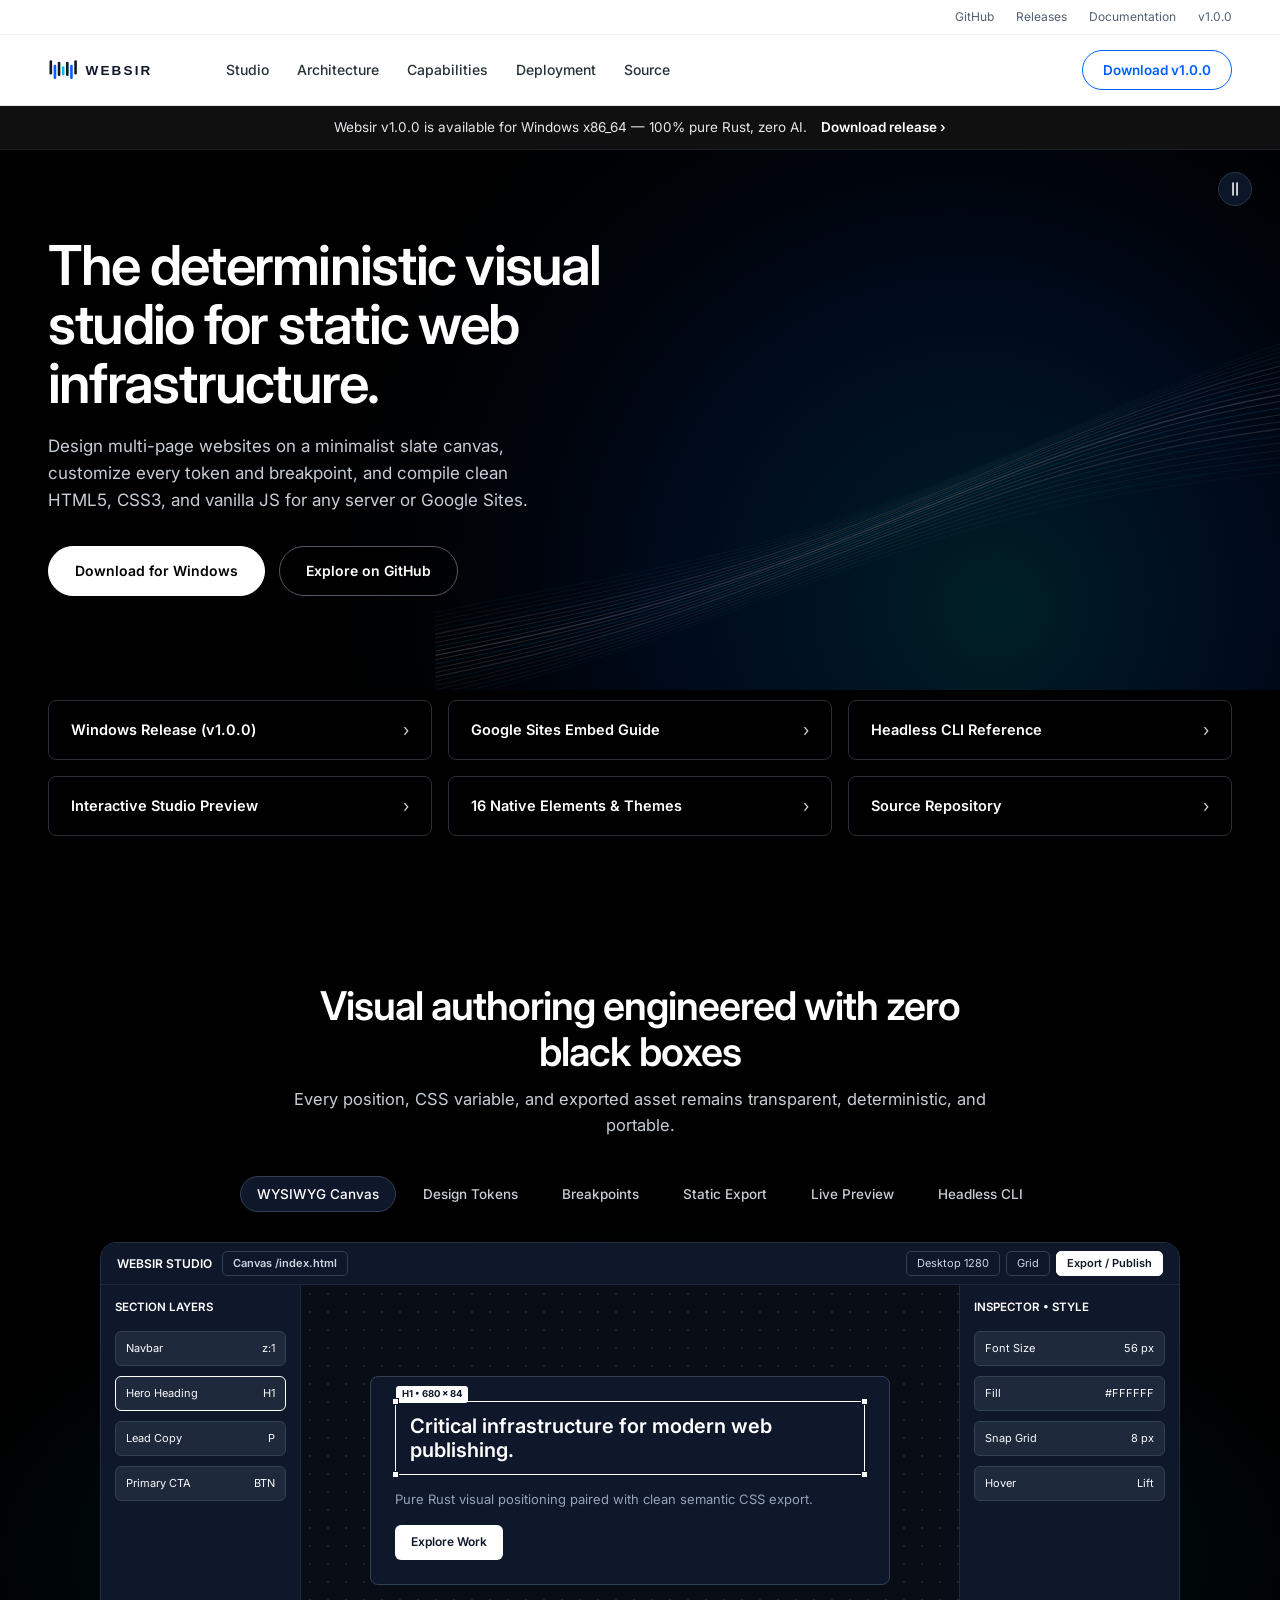
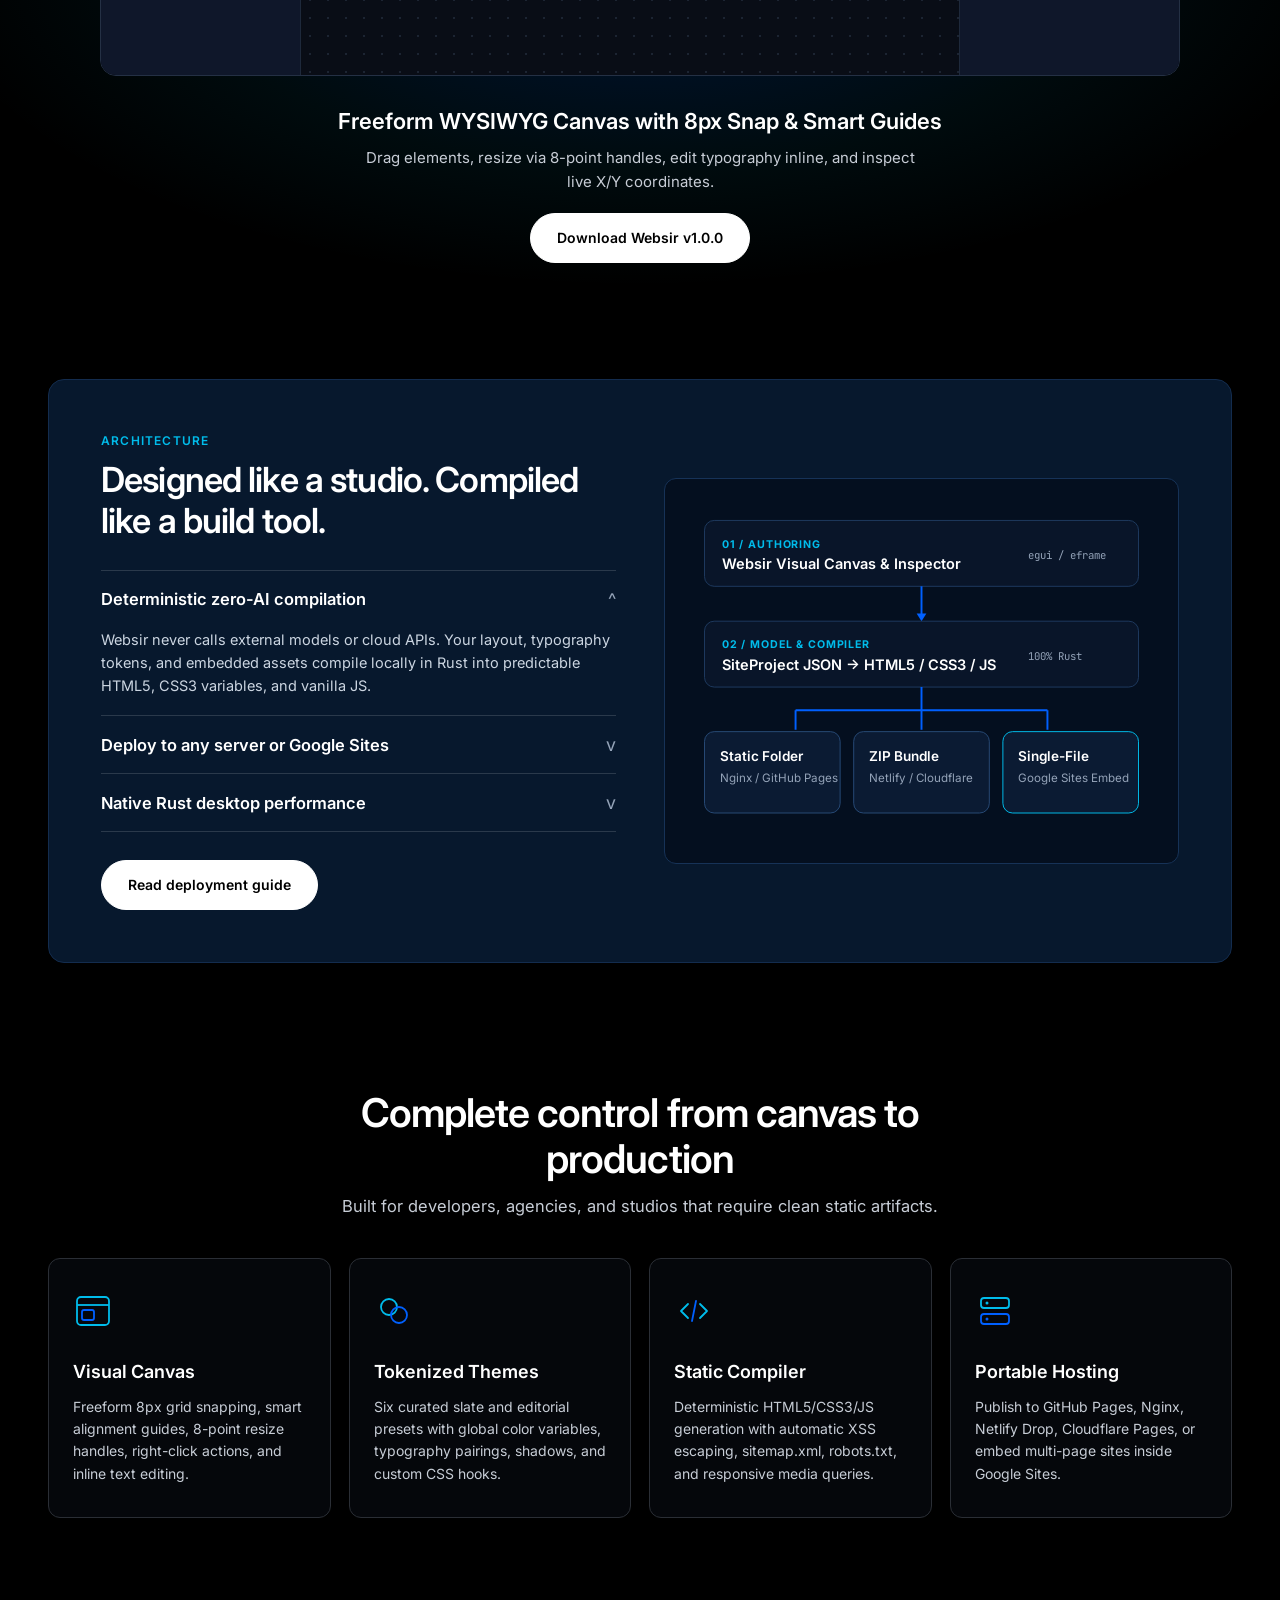
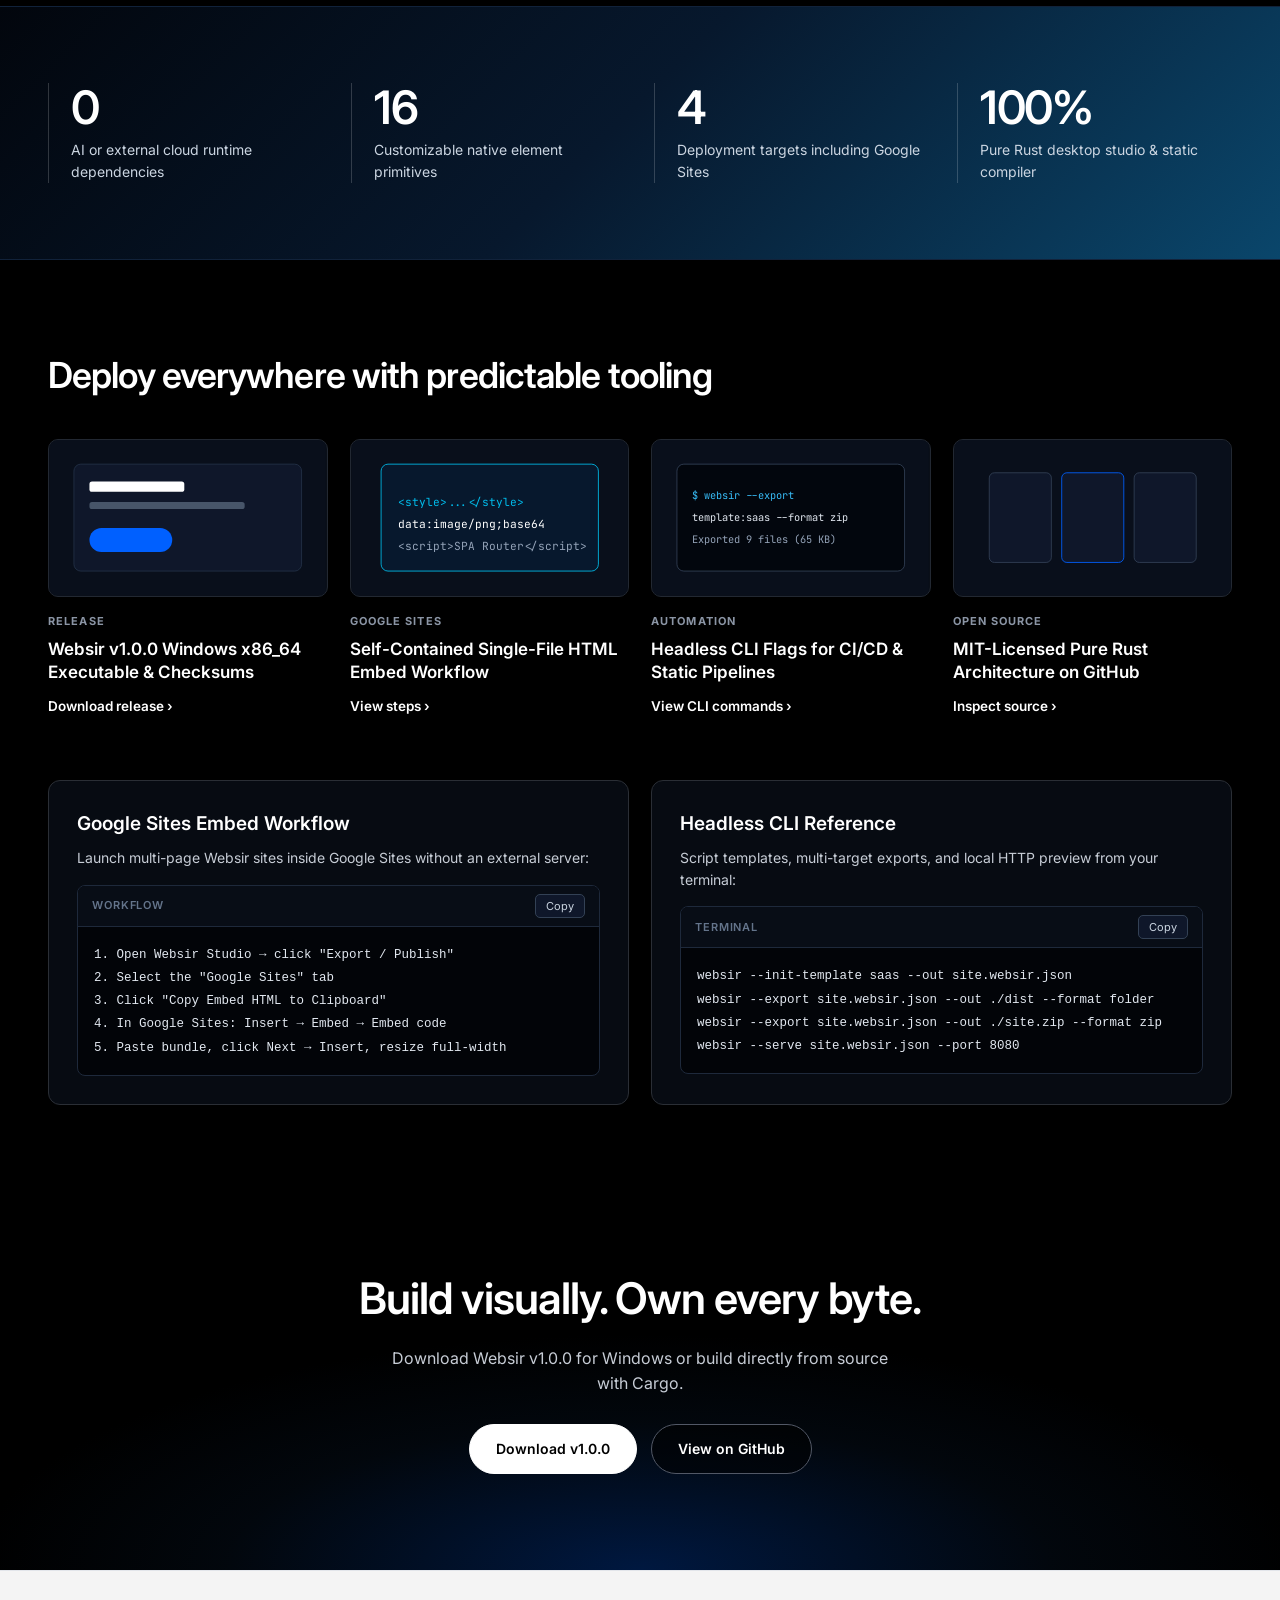
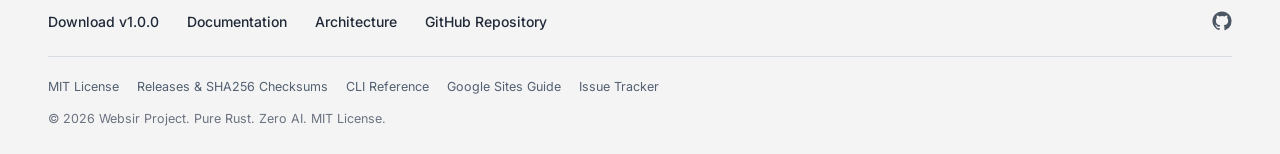
==== docs/index.html @ adfaef0f "feat: create Cisco-inspired enterprise website in docs/" ====
<!DOCTYPE html>
<html lang="en">
<head>
  <meta charset="utf-8">
  <meta name="viewport" content="width=device-width, initial-scale=1.0">
  <title>Websir — Pure-Rust Visual Website Studio</title>
  <meta name="description" content="A 100% pure-Rust, zero-AI visual website studio and static site compiler. Design visually and deploy to any web server or Google Sites.">
  <link rel="icon" href="assets/favicon.svg" type="image/svg+xml">
  <link rel="preconnect" href="https://fonts.googleapis.com">
  <link rel="preconnect" href="https://fonts.gstatic.com" crossorigin>
  <link href="https://fonts.googleapis.com/css2?family=Inter:wght@400;500;600;700&family=JetBrains+Mono:wght@400;500&display=swap" rel="stylesheet">
  <link rel="stylesheet" href="styles.css">
</head>
<body>
  <!-- Crisp White Enterprise Header -->
  <header class="site-header" id="site-header">
    <div class="header-utility">
      <div class="ws-container header-utility-inner">
        <a href="https://github.com/realaaravdas/Websir" target="_blank" rel="noopener noreferrer">GitHub</a>
        <a href="https://github.com/realaaravdas/Websir/releases" target="_blank" rel="noopener noreferrer">Releases</a>
        <a href="#deployment">Documentation</a>
        <span>v1.0.0</span>
      </div>
    </div>
    <div class="ws-container header-main-inner">
      <div class="header-left">
        <a class="brand-lockup" href="#top" aria-label="Websir Home">
          <img src="assets/logo.svg" alt="Websir">
        </a>
        <nav class="main-nav" aria-label="Primary Navigation">
          <a href="#studio">Studio</a>
          <a href="#architecture">Architecture</a>
          <a href="#capabilities">Capabilities</a>
          <a href="#deployment">Deployment</a>
          <a href="https://github.com/realaaravdas/Websir" target="_blank" rel="noopener noreferrer">Source</a>
        </nav>
      </div>
      <div class="header-right">
        <a class="btn-outline-enterprise" href="https://github.com/realaaravdas/Websir/releases/latest" target="_blank" rel="noopener noreferrer">Download v1.0.0</a>
        <button class="mobile-menu-btn" id="mobile-menu-btn" type="button" aria-label="Toggle navigation" aria-expanded="false">=</button>
      </div>
    </div>
  </header>

  <!-- Dark Announcement Strip -->
  <div class="announcement-strip" id="top">
    Websir v1.0.0 is available for Windows x86_64 — 100% pure Rust, zero AI.
    <a href="https://github.com/realaaravdas/Websir/releases/latest" target="_blank" rel="noopener noreferrer">Download release &rsaquo;</a>
  </div>

  <!-- Full-Bleed Dark Hero -->
  <section class="hero-section">
    <canvas id="hero-canvas" aria-hidden="true"></canvas>
    <button class="hero-pause-btn" id="hero-pause-btn" type="button" aria-label="Pause background motion" aria-pressed="false">||</button>
    <div class="ws-container">
      <div class="hero-content">
        <h1 class="hero-title">The deterministic visual studio for static web infrastructure.</h1>
        <p class="hero-subtitle">Design multi-page websites on a minimalist slate canvas, customize every token and breakpoint, and compile clean HTML5, CSS3, and vanilla JS for any server or Google Sites.</p>
        <div class="hero-actions">
          <a class="pill-btn-white" href="https://github.com/realaaravdas/Websir/releases/latest" target="_blank" rel="noopener noreferrer">Download for Windows</a>
          <a class="pill-btn-ghost" href="https://github.com/realaaravdas/Websir" target="_blank" rel="noopener noreferrer">Explore on GitHub</a>
        </div>
      </div>
    </div>
  </section>

  <!-- 3x2 Quick-Link Action Tiles -->
  <section class="quick-tiles-section">
    <div class="ws-container">
      <div class="quick-tiles-grid">
        <a class="quick-tile" href="https://github.com/realaaravdas/Websir/releases/latest" target="_blank" rel="noopener noreferrer">
          <span>Windows Release (v1.0.0)</span>
          <span class="chev">&rsaquo;</span>
        </a>
        <a class="quick-tile" href="#deployment">
          <span>Google Sites Embed Guide</span>
          <span class="chev">&rsaquo;</span>
        </a>
        <a class="quick-tile" href="#deployment">
          <span>Headless CLI Reference</span>
          <span class="chev">&rsaquo;</span>
        </a>
        <a class="quick-tile" href="#studio">
          <span>Interactive Studio Preview</span>
          <span class="chev">&rsaquo;</span>
        </a>
        <a class="quick-tile" href="#capabilities">
          <span>16 Native Elements &amp; Themes</span>
          <span class="chev">&rsaquo;</span>
        </a>
        <a class="quick-tile" href="https://github.com/realaaravdas/Websir" target="_blank" rel="noopener noreferrer">
          <span>Source Repository</span>
          <span class="chev">&rsaquo;</span>
        </a>
      </div>
    </div>
  </section>

  <!-- Tabbed Studio Showcase -->
  <section class="showcase-section" id="studio">
    <div class="ws-container">
      <div class="section-heading-center">
        <h2>Visual authoring engineered with zero black boxes</h2>
        <p>Every position, CSS variable, and exported asset remains transparent, deterministic, and portable.</p>
      </div>

      <div class="showcase-tabs" role="tablist" aria-label="Studio capabilities">
        <button class="showcase-tab is-active" role="tab" aria-selected="true" data-tab="canvas" type="button">WYSIWYG Canvas</button>
        <button class="showcase-tab" role="tab" aria-selected="false" data-tab="tokens" type="button">Design Tokens</button>
        <button class="showcase-tab" role="tab" aria-selected="false" data-tab="breakpoints" type="button">Breakpoints</button>
        <button class="showcase-tab" role="tab" aria-selected="false" data-tab="export" type="button">Static Export</button>
        <button class="showcase-tab" role="tab" aria-selected="false" data-tab="preview" type="button">Live Preview</button>
        <button class="showcase-tab" role="tab" aria-selected="false" data-tab="cli" type="button">Headless CLI</button>
      </div>

      <div class="showcase-frame" id="showcase-frame"></div>

      <div class="showcase-caption">
        <h3 id="showcase-title">Freeform WYSIWYG Canvas with 8px Snap &amp; Smart Guides</h3>
        <p id="showcase-desc">Drag elements, resize via 8-point handles, edit typography inline, and inspect live X/Y coordinates.</p>
        <a class="pill-btn-white" id="showcase-cta" href="https://github.com/realaaravdas/Websir/releases/latest" target="_blank" rel="noopener noreferrer">Download Websir v1.0.0</a>
      </div>
    </div>
  </section>

  <!-- Midnight Navy Outcomes Split -->
  <section class="outcomes-section" id="architecture">
    <div class="ws-container">
      <div class="outcomes-card">
        <div>
          <p class="outcomes-kicker">Architecture</p>
          <h2 class="outcomes-title">Designed like a studio. Compiled like a build tool.</h2>
          <div class="accordion-list">
            <div class="accordion-item is-open">
              <button class="accordion-trigger" type="button" aria-expanded="true">
                <span>Deterministic zero-AI compilation</span>
                <span class="acc-icon">^</span>
              </button>
              <div class="accordion-body">
                Websir never calls external models or cloud APIs. Your layout, typography tokens, and embedded assets compile locally in Rust into predictable HTML5, CSS3 variables, and vanilla JS.
              </div>
            </div>
            <div class="accordion-item">
              <button class="accordion-trigger" type="button" aria-expanded="false">
                <span>Deploy to any server or Google Sites</span>
                <span class="acc-icon">v</span>
              </button>
              <div class="accordion-body">
                Export multi-page folders for Nginx, Apache, S3, or GitHub Pages, package a ZIP for Netlify Drop, or copy a single-file bundle with inline routing directly into Google Sites.
              </div>
            </div>
            <div class="accordion-item">
              <button class="accordion-trigger" type="button" aria-expanded="false">
                <span>Native Rust desktop performance</span>
                <span class="acc-icon">v</span>
              </button>
              <div class="accordion-body">
                Built on egui/eframe and tiny_http with zero Electron or Node.js runtime overhead. Ships as a single standalone executable with an embedded live preview server.
              </div>
            </div>
          </div>
          <a class="pill-btn-white" href="#deployment">Read deployment guide</a>
        </div>

        <div class="architecture-diagram">
          <svg viewBox="0 0 480 340" width="100%" fill="none" xmlns="http://www.w3.org/2000/svg" aria-label="Websir compilation pipeline">
            <rect x="16" y="18" width="448" height="68" rx="10" fill="#091529" stroke="#1E3A5F"/>
            <text x="34" y="46" fill="#00BCEB" font-family="Inter, sans-serif" font-size="11" font-weight="700" letter-spacing="0.08em">01 / AUTHORING</text>
            <text x="34" y="68" fill="#FFFFFF" font-family="Inter, sans-serif" font-size="15" font-weight="600">Websir Visual Canvas &amp; Inspector</text>
            <text x="350" y="58" fill="#94A3B8" font-family="JetBrains Mono, monospace" font-size="11">egui / eframe</text>

            <path d="M240 86 V118" stroke="#0060FF" stroke-width="2"/>
            <polygon points="235,114 245,114 240,122" fill="#0060FF"/>

            <rect x="16" y="122" width="448" height="68" rx="10" fill="#091529" stroke="#1E3A5F"/>
            <text x="34" y="150" fill="#00BCEB" font-family="Inter, sans-serif" font-size="11" font-weight="700" letter-spacing="0.08em">02 / MODEL &amp; COMPILER</text>
            <text x="34" y="172" fill="#FFFFFF" font-family="Inter, sans-serif" font-size="15" font-weight="600">SiteProject JSON &rarr; HTML5 / CSS3 / JS</text>
            <text x="350" y="162" fill="#94A3B8" font-family="JetBrains Mono, monospace" font-size="11">100% Rust</text>

            <path d="M240 190 V214 M110 214 H370 M110 214 V234 M240 214 V234 M370 214 V234" stroke="#0060FF" stroke-width="2"/>

            <rect x="16" y="236" width="140" height="84" rx="10" fill="#0B1B33" stroke="#284B77"/>
            <text x="32" y="266" fill="#FFFFFF" font-family="Inter, sans-serif" font-size="14" font-weight="600">Static Folder</text>
            <text x="32" y="288" fill="#94A3B8" font-family="Inter, sans-serif" font-size="12">Nginx / GitHub Pages</text>

            <rect x="170" y="236" width="140" height="84" rx="10" fill="#0B1B33" stroke="#284B77"/>
            <text x="186" y="266" fill="#FFFFFF" font-family="Inter, sans-serif" font-size="14" font-weight="600">ZIP Bundle</text>
            <text x="186" y="288" fill="#94A3B8" font-family="Inter, sans-serif" font-size="12">Netlify / Cloudflare</text>

            <rect x="324" y="236" width="140" height="84" rx="10" fill="#0B1B33" stroke="#00BCEB"/>
            <text x="340" y="266" fill="#FFFFFF" font-family="Inter, sans-serif" font-size="14" font-weight="600">Single-File</text>
            <text x="340" y="288" fill="#94A3B8" font-family="Inter, sans-serif" font-size="12">Google Sites Embed</text>
          </svg>
        </div>
      </div>
    </div>
  </section>

  <!-- 4-Column Capabilities Grid -->
  <section class="capabilities-section" id="capabilities">
    <div class="ws-container">
      <div class="section-heading-center">
        <h2>Complete control from canvas to production</h2>
        <p>Built for developers, agencies, and studios that require clean static artifacts.</p>
      </div>
      <div class="cap-grid">
        <div class="cap-card">
          <svg class="cap-icon" viewBox="0 0 40 40" fill="none">
            <rect x="4" y="6" width="32" height="28" rx="4" stroke="currentColor" stroke-width="1.8"/>
            <line x1="4" y1="14" x2="36" y2="14" stroke="currentColor" stroke-width="1.8"/>
            <rect x="9" y="19" width="12" height="10" rx="2" stroke="#0060FF" stroke-width="1.8"/>
          </svg>
          <h3>Visual Canvas</h3>
          <p>Freeform 8px grid snapping, smart alignment guides, 8-point resize handles, right-click actions, and inline text editing.</p>
        </div>
        <div class="cap-card">
          <svg class="cap-icon" viewBox="0 0 40 40" fill="none">
            <circle cx="15" cy="16" r="8" stroke="currentColor" stroke-width="1.8"/>
            <circle cx="25" cy="24" r="8" stroke="#0060FF" stroke-width="1.8"/>
          </svg>
          <h3>Tokenized Themes</h3>
          <p>Six curated slate and editorial presets with global color variables, typography pairings, shadows, and custom CSS hooks.</p>
        </div>
        <div class="cap-card">
          <svg class="cap-icon" viewBox="0 0 40 40" fill="none">
            <polyline points="14,13 7,20 14,27" stroke="currentColor" stroke-width="1.8" stroke-linecap="round" stroke-linejoin="round"/>
            <polyline points="26,13 33,20 26,27" stroke="currentColor" stroke-width="1.8" stroke-linecap="round" stroke-linejoin="round"/>
            <line x1="22" y1="10" x2="18" y2="30" stroke="#0060FF" stroke-width="1.8" stroke-linecap="round"/>
          </svg>
          <h3>Static Compiler</h3>
          <p>Deterministic HTML5/CSS3/JS generation with automatic XSS escaping, sitemap.xml, robots.txt, and responsive media queries.</p>
        </div>
        <div class="cap-card">
          <svg class="cap-icon" viewBox="0 0 40 40" fill="none">
            <rect x="6" y="7" width="28" height="10" rx="3" stroke="currentColor" stroke-width="1.8"/>
            <rect x="6" y="23" width="28" height="10" rx="3" stroke="#0060FF" stroke-width="1.8"/>
            <circle cx="12" cy="12" r="1.5" fill="currentColor"/>
            <circle cx="12" cy="28" r="1.5" fill="#0060FF"/>
          </svg>
          <h3>Portable Hosting</h3>
          <p>Publish to GitHub Pages, Nginx, Netlify Drop, Cloudflare Pages, or embed multi-page sites inside Google Sites.</p>
        </div>
      </div>
    </div>
  </section>

  <!-- Technical Metrics Band -->
  <section class="metrics-band">
    <div class="ws-container">
      <div class="metrics-grid">
        <div class="metric-item">
          <div class="metric-value">0</div>
          <div class="metric-label">AI or external cloud runtime dependencies</div>
        </div>
        <div class="metric-item">
          <div class="metric-value">16</div>
          <div class="metric-label">Customizable native element primitives</div>
        </div>
        <div class="metric-item">
          <div class="metric-value">4</div>
          <div class="metric-label">Deployment targets including Google Sites</div>
        </div>
        <div class="metric-item">
          <div class="metric-value">100%</div>
          <div class="metric-label">Pure Rust desktop studio &amp; static compiler</div>
        </div>
      </div>
    </div>
  </section>

  <!-- Resources & Deployment Reference -->
  <section class="resources-section" id="deployment">
    <div class="ws-container">
      <div class="section-header-row">
        <h2>Deploy everywhere with predictable tooling</h2>
      </div>

      <div class="editorial-grid">
        <div class="editorial-card">
          <div class="editorial-thumb">
            <svg viewBox="0 0 320 180" width="100%" height="100%" fill="none">
              <rect width="320" height="180" fill="#090F1B"/>
              <rect x="28" y="28" width="264" height="124" rx="8" fill="#0F172A" stroke="#243247"/>
              <rect x="46" y="48" width="110" height="12" rx="3" fill="#FFFFFF"/>
              <rect x="46" y="72" width="180" height="8" rx="3" fill="#475569"/>
              <rect x="46" y="102" width="96" height="28" rx="14" fill="#0060FF"/>
            </svg>
          </div>
          <div class="editorial-eyebrow">RELEASE</div>
          <h3>Websir v1.0.0 Windows x86_64 Executable &amp; Checksums</h3>
          <a class="editorial-link" href="https://github.com/realaaravdas/Websir/releases/latest" target="_blank" rel="noopener noreferrer">Download release &rsaquo;</a>
        </div>

        <div class="editorial-card">
          <div class="editorial-thumb">
            <svg viewBox="0 0 320 180" width="100%" height="100%" fill="none">
              <rect width="320" height="180" fill="#090F1B"/>
              <rect x="34" y="28" width="252" height="124" rx="8" fill="#07182D" stroke="#00BCEB"/>
              <text x="54" y="76" fill="#00BCEB" font-family="JetBrains Mono, monospace" font-size="13">&lt;style&gt;...&lt;/style&gt;</text>
              <text x="54" y="102" fill="#FFFFFF" font-family="JetBrains Mono, monospace" font-size="13">data:image/png;base64</text>
              <text x="54" y="128" fill="#94A3B8" font-family="JetBrains Mono, monospace" font-size="13">&lt;script&gt;SPA Router&lt;/script&gt;</text>
            </svg>
          </div>
          <div class="editorial-eyebrow">GOOGLE SITES</div>
          <h3>Self-Contained Single-File HTML Embed Workflow</h3>
          <a class="editorial-link" href="#google-sites-guide">View steps &rsaquo;</a>
        </div>

        <div class="editorial-card">
          <div class="editorial-thumb">
            <svg viewBox="0 0 320 180" width="100%" height="100%" fill="none">
              <rect width="320" height="180" fill="#090F1B"/>
              <rect x="28" y="28" width="264" height="124" rx="8" fill="#02060D" stroke="#334155"/>
              <text x="46" y="68" fill="#38BDF8" font-family="JetBrains Mono, monospace" font-size="12">$ websir --export</text>
              <text x="46" y="94" fill="#E2E8F0" font-family="JetBrains Mono, monospace" font-size="12">  template:saas --format zip</text>
              <text x="46" y="120" fill="#94A3B8" font-family="JetBrains Mono, monospace" font-size="12">Exported 9 files (65 KB)</text>
            </svg>
          </div>
          <div class="editorial-eyebrow">AUTOMATION</div>
          <h3>Headless CLI Flags for CI/CD &amp; Static Pipelines</h3>
          <a class="editorial-link" href="#cli-guide">View CLI commands &rsaquo;</a>
        </div>

        <div class="editorial-card">
          <div class="editorial-thumb">
            <svg viewBox="0 0 320 180" width="100%" height="100%" fill="none">
              <rect width="320" height="180" fill="#090F1B"/>
              <rect x="40" y="38" width="72" height="104" rx="6" fill="#0F172A" stroke="#334155"/>
              <rect x="124" y="38" width="72" height="104" rx="6" fill="#0F172A" stroke="#0060FF"/>
              <rect x="208" y="38" width="72" height="104" rx="6" fill="#0F172A" stroke="#334155"/>
            </svg>
          </div>
          <div class="editorial-eyebrow">OPEN SOURCE</div>
          <h3>MIT-Licensed Pure Rust Architecture on GitHub</h3>
          <a class="editorial-link" href="https://github.com/realaaravdas/Websir" target="_blank" rel="noopener noreferrer">Inspect source &rsaquo;</a>
        </div>
      </div>

      <div class="reference-grid">
        <div class="ref-panel" id="google-sites-guide">
          <h3>Google Sites Embed Workflow</h3>
          <p>Launch multi-page Websir sites inside Google Sites without an external server:</p>
          <div class="code-block">
            <div class="code-block-head">
              <span>WORKFLOW</span>
              <button class="copy-code-btn" type="button">Copy</button>
            </div>
            <pre class="code-pre"><code>1. Open Websir Studio &rarr; click "Export / Publish"
2. Select the "Google Sites" tab
3. Click "Copy Embed HTML to Clipboard"
4. In Google Sites: Insert &rarr; Embed &rarr; Embed code
5. Paste bundle, click Next &rarr; Insert, resize full-width</code></pre>
          </div>
        </div>

        <div class="ref-panel" id="cli-guide">
          <h3>Headless CLI Reference</h3>
          <p>Script templates, multi-target exports, and local HTTP preview from your terminal:</p>
          <div class="code-block">
            <div class="code-block-head">
              <span>TERMINAL</span>
              <button class="copy-code-btn" type="button">Copy</button>
            </div>
            <pre class="code-pre"><code>websir --init-template saas --out site.websir.json
websir --export site.websir.json --out ./dist --format folder
websir --export site.websir.json --out ./site.zip --format zip
websir --serve site.websir.json --port 8080</code></pre>
          </div>
        </div>
      </div>
    </div>
  </section>

  <!-- Pre-Footer Horizon CTA -->
  <section class="prefooter-cta">
    <div class="ws-container">
      <h2>Build visually. Own every byte.</h2>
      <p>Download Websir v1.0.0 for Windows or build directly from source with Cargo.</p>
      <div class="hero-actions" style="justify-content:center;">
        <a class="pill-btn-white" href="https://github.com/realaaravdas/Websir/releases/latest" target="_blank" rel="noopener noreferrer">Download v1.0.0</a>
        <a class="pill-btn-ghost" href="https://github.com/realaaravdas/Websir" target="_blank" rel="noopener noreferrer">View on GitHub</a>
      </div>
    </div>
  </section>

  <!-- Compact Cool-Grey Enterprise Footer -->
  <footer class="site-footer">
    <div class="ws-container">
      <div class="footer-top">
        <div class="footer-primary-links">
          <a href="https://github.com/realaaravdas/Websir/releases/latest" target="_blank" rel="noopener noreferrer">Download v1.0.0</a>
          <a href="#deployment">Documentation</a>
          <a href="#architecture">Architecture</a>
          <a href="https://github.com/realaaravdas/Websir" target="_blank" rel="noopener noreferrer">GitHub Repository</a>
        </div>
        <div class="footer-icons">
          <a href="https://github.com/realaaravdas/Websir" target="_blank" rel="noopener noreferrer" aria-label="Websir GitHub Repository">
            <svg width="20" height="20" viewBox="0 0 24 24" fill="currentColor"><path d="M12 .5C5.65.5.5 5.65.5 12c0 5.08 3.29 9.39 7.86 10.91.57.11.78-.25.78-.55v-1.93c-3.2.7-3.87-1.54-3.87-1.54-.52-1.33-1.28-1.68-1.28-1.68-1.04-.71.08-.7.08-.7 1.15.08 1.76 1.19 1.76 1.19 1.02 1.76 2.69 1.25 3.35.96.1-.74.4-1.25.73-1.54-2.55-.29-5.24-1.28-5.24-5.68 0-1.25.45-2.28 1.19-3.08-.12-.29-.52-1.46.11-3.04 0 0 .97-.31 3.17 1.18a11 11 0 0 1 5.78 0c2.2-1.49 3.17-1.18 3.17-1.18.63 1.58.23 2.75.11 3.04.74.8 1.19 1.83 1.19 3.08 0 4.41-2.69 5.39-5.26 5.67.41.36.78 1.06.78 2.14v3.17c0 .3.21.66.79.55A11.51 11.51 0 0 0 23.5 12C23.5 5.65 18.35.5 12 .5Z"/></svg>
          </a>
        </div>
      </div>

      <div class="footer-legal-links">
        <a href="https://github.com/realaaravdas/Websir/blob/main/LICENSE" target="_blank" rel="noopener noreferrer">MIT License</a>
        <a href="https://github.com/realaaravdas/Websir/releases" target="_blank" rel="noopener noreferrer">Releases &amp; SHA256 Checksums</a>
        <a href="#cli-guide">CLI Reference</a>
        <a href="#google-sites-guide">Google Sites Guide</a>
        <a href="https://github.com/realaaravdas/Websir/issues" target="_blank" rel="noopener noreferrer">Issue Tracker</a>
      </div>

      <div class="footer-copy">&copy; 2026 Websir Project. Pure Rust. Zero AI. MIT License.</div>
    </div>
  </footer>

  <script src="app.js"></script>
</body>
</html>
---- docs/styles.css ----
:root {
  --bg-black: #000000;
  --bg-strip: #101010;
  --bg-navy: #07182d;
  --bg-slate-950: #090d16;
  --bg-slate-900: #0f172a;
  --bg-slate-800: #1e293b;
  --bg-white: #ffffff;
  --bg-footer: #f4f4f4;
  --ink-white: #ffffff;
  --ink-muted: #c7cdd6;
  --ink-dim: #8b95a5;
  --ink-dark: #1b2430;
  --ink-footer: #4d4d4d;
  --blue-primary: #0060ff;
  --cyan-brand: #00bceb;
  --hairline-dark: #2a2e35;
  --hairline-navy: rgba(255, 255, 255, 0.14);
  --hairline-light: #e2e5ea;
  --container: 1240px;
  --font-sans: "Inter", -apple-system, BlinkMacSystemFont, "Segoe UI", Roboto, sans-serif;
  --font-mono: "JetBrains Mono", ui-monospace, SFMono-Regular, Menlo, Consolas, monospace;
}

*,
*::before,
*::after {
  box-sizing: border-box;
}

html {
  scroll-behavior: smooth;
}

body {
  margin: 0;
  background: var(--bg-black);
  color: var(--ink-white);
  font-family: var(--font-sans);
  font-size: 16px;
  line-height: 1.55;
  -webkit-font-smoothing: antialiased;
  overflow-x: hidden;
}

a {
  color: inherit;
  text-decoration: none;
}

button {
  font-family: inherit;
}

.ws-container {
  width: 100%;
  max-width: var(--container);
  margin: 0 auto;
  padding: 0 28px;
}

/* White Enterprise Header */
.site-header {
  background: var(--bg-white);
  color: var(--ink-dark);
  border-bottom: 1px solid var(--hairline-light);
  position: sticky;
  top: 0;
  z-index: 100;
}

.header-utility {
  border-bottom: 1px solid #f0f2f5;
  font-size: 12px;
  color: #526071;
}

.header-utility-inner {
  height: 34px;
  display: flex;
  align-items: center;
  justify-content: flex-end;
  gap: 22px;
}

.header-utility a:hover {
  color: var(--blue-primary);
}

.header-main-inner {
  height: 70px;
  display: flex;
  align-items: center;
  justify-content: space-between;
  gap: 28px;
}

.header-left {
  display: flex;
  align-items: center;
  gap: 40px;
}

.brand-lockup {
  display: inline-flex;
  align-items: center;
}

.brand-lockup img {
  height: 30px;
  width: auto;
  display: block;
}

.main-nav {
  display: flex;
  align-items: center;
  gap: 28px;
}

.main-nav a {
  font-size: 14px;
  font-weight: 500;
  color: #263238;
  transition: color 0.16s ease;
}

.main-nav a:hover {
  color: var(--blue-primary);
}

.header-right {
  display: flex;
  align-items: center;
  gap: 14px;
}

.btn-outline-enterprise {
  display: inline-flex;
  align-items: center;
  justify-content: center;
  padding: 9px 20px;
  border-radius: 9999px;
  border: 1.5px solid var(--blue-primary);
  color: var(--blue-primary);
  background: #ffffff;
  font-size: 13.5px;
  font-weight: 600;
  transition: background-color 0.16s ease, color 0.16s ease;
  white-space: nowrap;
}

.btn-outline-enterprise:hover {
  background: var(--blue-primary);
  color: #ffffff;
}

.mobile-menu-btn {
  display: none;
  background: transparent;
  border: 1px solid #d1d5db;
  color: var(--ink-dark);
  border-radius: 6px;
  padding: 6px 10px;
  font-size: 16px;
  cursor: pointer;
}

/* Announcement Strip */
.announcement-strip {
  background: var(--bg-strip);
  border-bottom: 1px solid #1e2024;
  padding: 11px 20px;
  text-align: center;
  font-size: 13.5px;
  color: #e5e7eb;
}

.announcement-strip a {
  color: #ffffff;
  font-weight: 600;
  margin-left: 10px;
}

.announcement-strip a:hover {
  text-decoration: underline;
}

/* Hero Section */
.hero-section {
  position: relative;
  background: var(--bg-black);
  min-height: 540px;
  display: flex;
  align-items: center;
  overflow: hidden;
  padding: 84px 0 92px;
}

#hero-canvas {
  position: absolute;
  inset: 0;
  width: 100%;
  height: 100%;
  pointer-events: none;
}

.hero-pause-btn {
  position: absolute;
  top: 22px;
  right: 28px;
  z-index: 10;
  width: 34px;
  height: 34px;
  border-radius: 9999px;
  border: 1px solid #2b3444;
  background: #0b1628;
  color: #ffffff;
  font-size: 11px;
  font-weight: 700;
  letter-spacing: 0.04em;
  cursor: pointer;
  display: inline-flex;
  align-items: center;
  justify-content: center;
}

.hero-pause-btn:hover {
  border-color: var(--cyan-brand);
}

.hero-content {
  position: relative;
  z-index: 2;
  max-width: 600px;
}

.hero-title {
  margin: 0 0 20px;
  font-size: clamp(2.45rem, 4.3vw, 3.8rem);
  font-weight: 600;
  line-height: 1.07;
  letter-spacing: -0.032em;
  color: #ffffff;
}

.hero-subtitle {
  margin: 0 0 32px;
  font-size: 17px;
  line-height: 1.6;
  color: var(--ink-muted);
  max-width: 520px;
}

.hero-actions {
  display: flex;
  align-items: center;
  gap: 14px;
  flex-wrap: wrap;
}

.pill-btn-white {
  display: inline-flex;
  align-items: center;
  justify-content: center;
  padding: 13px 26px;
  border-radius: 9999px;
  background: #ffffff;
  color: #000000;
  font-size: 14px;
  font-weight: 600;
  border: 1px solid #ffffff;
  transition: background-color 0.16s ease, transform 0.16s ease;
  cursor: pointer;
}

.pill-btn-white:hover {
  background: #e2e8f0;
}

.pill-btn-ghost {
  display: inline-flex;
  align-items: center;
  justify-content: center;
  padding: 13px 26px;
  border-radius: 9999px;
  background: rgba(0, 0, 0, 0.55);
  color: #ffffff;
  font-size: 14px;
  font-weight: 600;
  border: 1px solid #525866;
  transition: border-color 0.16s ease, background-color 0.16s ease;
  cursor: pointer;
}

.pill-btn-ghost:hover {
  border-color: #ffffff;
  background: rgba(255, 255, 255, 0.06);
}

/* 3x2 Quick-Link Tiles */
.quick-tiles-section {
  background: var(--bg-black);
  padding: 10px 0 72px;
}

.quick-tiles-grid {
  display: grid;
  grid-template-columns: repeat(3, minmax(0, 1fr));
  gap: 16px;
}

.quick-tile {
  height: 60px;
  padding: 0 22px;
  border-radius: 8px;
  background: #000000;
  border: 1px solid var(--hairline-dark);
  display: flex;
  align-items: center;
  justify-content: space-between;
  font-size: 14.5px;
  font-weight: 600;
  color: #ffffff;
  transition: border-color 0.18s ease, background-color 0.18s ease;
}

.quick-tile:hover {
  border-color: var(--blue-primary);
  background: #050a14;
}

.quick-tile span.chev {
  color: var(--ink-muted);
  font-size: 17px;
  font-weight: 400;
}

/* Tabbed Studio Showcase */
.showcase-section {
  background: radial-gradient(ellipse 75% 42% at 50% 62%, rgba(0, 96, 255, 0.22), rgba(0, 188, 235, 0.06) 48%, rgba(0, 0, 0, 0) 75%), var(--bg-black);
  padding: 76px 0 92px;
}

.section-heading-center {
  text-align: center;
  max-width: 720px;
  margin: 0 auto 38px;
}

.section-heading-center h2 {
  margin: 0 0 12px;
  font-size: clamp(1.9rem, 3.1vw, 2.75rem);
  font-weight: 600;
  letter-spacing: -0.025em;
  line-height: 1.15;
}

.section-heading-center p {
  margin: 0;
  font-size: 16.5px;
  color: var(--ink-muted);
}

.showcase-tabs {
  display: flex;
  justify-content: center;
  gap: 10px;
  flex-wrap: wrap;
  margin-bottom: 30px;
}

.showcase-tab {
  background: transparent;
  border: 1px solid transparent;
  color: var(--ink-muted);
  padding: 9px 16px;
  border-radius: 9999px;
  font-size: 13.5px;
  font-weight: 500;
  cursor: pointer;
  transition: color 0.16s ease, border-color 0.16s ease, background-color 0.16s ease;
}

.showcase-tab:hover {
  color: #ffffff;
}

.showcase-tab.is-active {
  color: #ffffff;
  border-color: #334155;
  background: #0f172a;
}

.showcase-frame {
  border-radius: 16px;
  background: #090d16;
  border: 1px solid #243044;
  overflow: hidden;
  max-width: 1080px;
  margin: 0 auto;
}

.studio-mock {
  display: grid;
  grid-template-rows: 42px 390px;
}

.studio-mock-top {
  background: #0f172a;
  border-bottom: 1px solid #1e293b;
  display: flex;
  align-items: center;
  justify-content: space-between;
  padding: 0 16px;
  font-size: 12px;
  color: #94a3b8;
}

.studio-mock-brand {
  display: flex;
  align-items: center;
  gap: 10px;
  color: #ffffff;
  font-weight: 600;
}

.studio-mock-pills {
  display: flex;
  gap: 6px;
}

.studio-mock-pill {
  padding: 3px 10px;
  border-radius: 5px;
  border: 1px solid #334155;
  font-size: 11px;
  color: #cbd5e1;
}

.studio-mock-pill.is-white {
  background: #ffffff;
  color: #0f172a;
  border-color: #ffffff;
  font-weight: 600;
}

.studio-mock-body {
  display: grid;
  grid-template-columns: 200px 1fr 220px;
  background: #090d16;
}

.mock-sidebar {
  background: #0f172a;
  border-right: 1px solid #1e293b;
  padding: 14px;
  display: flex;
  flex-direction: column;
  gap: 10px;
  font-size: 11.5px;
  color: #94a3b8;
}

.mock-inspector {
  background: #0f172a;
  border-left: 1px solid #1e293b;
  padding: 14px;
  display: flex;
  flex-direction: column;
  gap: 10px;
  font-size: 11.5px;
  color: #94a3b8;
}

.mock-row {
  padding: 8px 10px;
  border-radius: 6px;
  background: #1e293b;
  border: 1px solid #334155;
  color: #f8fafc;
  display: flex;
  justify-content: space-between;
  font-size: 11px;
}

.mock-canvas {
  padding: 24px;
  background-image: radial-gradient(rgba(51, 65, 85, 0.45) 1px, transparent 1px);
  background-size: 18px 18px;
  display: flex;
  align-items: center;
  justify-content: center;
}

.mock-artboard {
  width: 100%;
  max-width: 520px;
  border-radius: 8px;
  background: #0f172a;
  border: 1px solid #334155;
  padding: 24px;
  position: relative;
}

.mock-selected-box {
  border: 1.5px solid #ffffff;
  padding: 12px 14px;
  border-radius: 4px;
  position: relative;
  margin-bottom: 14px;
}

.mock-selected-tag {
  position: absolute;
  top: -16px;
  left: 0;
  background: #ffffff;
  color: #0f172a;
  font-size: 9.5px;
  font-weight: 700;
  padding: 1px 6px;
  border-radius: 3px;
}

.mock-handle {
  width: 7px;
  height: 7px;
  background: #ffffff;
  border: 1px solid #0f172a;
  position: absolute;
}

.mock-handle.nw { top: -4px; left: -4px; }
.mock-handle.ne { top: -4px; right: -4px; }
.mock-handle.sw { bottom: -4px; left: -4px; }
.mock-handle.se { bottom: -4px; right: -4px; }

.mock-code-panel {
  padding: 26px 28px;
  font-family: var(--font-mono);
  font-size: 12.5px;
  line-height: 1.7;
  color: #cbd5e1;
  background: #090d16;
  height: 390px;
  overflow: auto;
}

.mock-code-panel .kw { color: #38bdf8; }
.mock-code-panel .str { color: #e2e8f0; }
.mock-code-panel .dim { color: #64748b; }

.showcase-caption {
  margin-top: 28px;
  text-align: center;
}

.showcase-caption h3 {
  margin: 0 0 8px;
  font-size: 22px;
  font-weight: 600;
}

.showcase-caption p {
  margin: 0 auto 20px;
  max-width: 560px;
  color: var(--ink-muted);
  font-size: 15px;
}

/* Midnight Navy Outcomes Split */
.outcomes-section {
  background: var(--bg-black);
  padding: 24px 0 88px;
}

.outcomes-card {
  background: var(--bg-navy);
  border: 1px solid #132c4e;
  border-radius: 16px;
  padding: 52px;
  display: grid;
  grid-template-columns: 1fr 1fr;
  gap: 48px;
  align-items: center;
}

.outcomes-kicker {
  font-size: 12px;
  font-weight: 600;
  letter-spacing: 0.1em;
  text-transform: uppercase;
  color: var(--cyan-brand);
  margin: 0 0 10px;
}

.outcomes-title {
  margin: 0 0 28px;
  font-size: clamp(1.75rem, 2.7vw, 2.35rem);
  font-weight: 600;
  letter-spacing: -0.025em;
  line-height: 1.18;
}

.accordion-list {
  margin-bottom: 28px;
  border-top: 1px solid var(--hairline-navy);
}

.accordion-item {
  border-bottom: 1px solid var(--hairline-navy);
}

.accordion-trigger {
  width: 100%;
  background: transparent;
  border: none;
  color: #ffffff;
  padding: 18px 0;
  display: flex;
  align-items: center;
  justify-content: space-between;
  font-size: 16.5px;
  font-weight: 600;
  cursor: pointer;
  text-align: left;
}

.accordion-trigger span.acc-icon {
  color: #94a3b8;
  font-size: 18px;
  font-weight: 400;
}

.accordion-body {
  display: none;
  padding: 0 0 18px;
  color: #cbd5e1;
  font-size: 14.5px;
  line-height: 1.6;
}

.accordion-item.is-open .accordion-body {
  display: block;
}

.architecture-diagram {
  background: #040f1f;
  border: 1px solid #163257;
  border-radius: 12px;
  padding: 24px;
}

/* 4-Column Capability Cards */
.capabilities-section {
  background: var(--bg-black);
  padding: 40px 0 88px;
}

.cap-grid {
  display: grid;
  grid-template-columns: repeat(4, minmax(0, 1fr));
  gap: 18px;
}

.cap-card {
  background: #05070b;
  border: 1px solid var(--hairline-dark);
  border-radius: 12px;
  padding: 32px 24px;
  transition: border-color 0.18s ease, background-color 0.18s ease;
}

.cap-card:hover {
  border-color: var(--blue-primary);
  background: #080d17;
}

.cap-icon {
  width: 40px;
  height: 40px;
  margin-bottom: 20px;
  color: var(--cyan-brand);
}

.cap-card h3 {
  margin: 0 0 10px;
  font-size: 18px;
  font-weight: 600;
}

.cap-card p {
  margin: 0;
  font-size: 14px;
  line-height: 1.6;
  color: var(--ink-muted);
}

/* Atmospheric Scale Metrics Band */
.metrics-band {
  background: linear-gradient(135deg, #02060d 0%, #07182d 48%, #0a466b 100%);
  border-top: 1px solid #11223a;
  border-bottom: 1px solid #11223a;
  padding: 76px 0;
}

.metrics-grid {
  display: grid;
  grid-template-columns: repeat(4, minmax(0, 1fr));
  gap: 28px;
}

.metric-item {
  border-left: 1px solid rgba(255, 255, 255, 0.18);
  padding-left: 22px;
}

.metric-value {
  font-size: clamp(2.2rem, 3.6vw, 3.2rem);
  font-weight: 600;
  letter-spacing: -0.03em;
  line-height: 1.05;
  margin-bottom: 8px;
  color: #ffffff;
}

.metric-label {
  font-size: 14px;
  color: #cbd5e1;
}

/* Editorial 4-Column Resources & CLI Reference */
.resources-section {
  background: var(--bg-black);
  padding: 88px 0 72px;
}

.section-header-row {
  display: flex;
  align-items: flex-end;
  justify-content: space-between;
  gap: 24px;
  margin-bottom: 36px;
}

.section-header-row h2 {
  margin: 0;
  font-size: clamp(1.8rem, 2.8vw, 2.4rem);
  font-weight: 600;
  letter-spacing: -0.025em;
}

.editorial-grid {
  display: grid;
  grid-template-columns: repeat(4, minmax(0, 1fr));
  gap: 22px;
  margin-bottom: 64px;
}

.editorial-card {
  display: flex;
  flex-direction: column;
}

.editorial-thumb {
  aspect-ratio: 16 / 9;
  border-radius: 10px;
  overflow: hidden;
  border: 1px solid #222832;
  background: #0a0f18;
  margin-bottom: 16px;
}

.editorial-eyebrow {
  font-size: 11px;
  font-weight: 700;
  letter-spacing: 0.1em;
  text-transform: uppercase;
  color: var(--ink-dim);
  margin-bottom: 8px;
}

.editorial-card h3 {
  margin: 0 0 12px;
  font-size: 17px;
  font-weight: 600;
  line-height: 1.35;
}

.editorial-link {
  font-size: 13.5px;
  font-weight: 600;
  color: #ffffff;
  display: inline-flex;
  align-items: center;
  gap: 6px;
}

.editorial-link:hover {
  color: var(--cyan-brand);
}

/* Reference Panels (Google Sites + CLI) */
.reference-grid {
  display: grid;
  grid-template-columns: 1fr 1fr;
  gap: 22px;
}

.ref-panel {
  background: #070b12;
  border: 1px solid var(--hairline-dark);
  border-radius: 12px;
  padding: 28px;
}

.ref-panel h3 {
  margin: 0 0 8px;
  font-size: 19px;
  font-weight: 600;
}

.ref-panel p {
  margin: 0 0 16px;
  font-size: 14px;
  color: var(--ink-muted);
}

.code-block {
  background: #020408;
  border: 1px solid #1e293b;
  border-radius: 8px;
  overflow: hidden;
}

.code-block-head {
  display: flex;
  align-items: center;
  justify-content: space-between;
  padding: 8px 14px;
  background: #080d16;
  border-bottom: 1px solid #1e293b;
  font-size: 11px;
  font-weight: 600;
  letter-spacing: 0.08em;
  color: #64748b;
}

.code-pre {
  margin: 0;
  padding: 16px;
  font-family: var(--font-mono);
  font-size: 12.5px;
  line-height: 1.7;
  color: #e2e8f0;
  white-space: pre;
  overflow-x: auto;
}

.copy-code-btn {
  background: #0f172a;
  color: #cbd5e1;
  border: 1px solid #334155;
  border-radius: 5px;
  padding: 4px 10px;
  font-size: 11px;
  cursor: pointer;
}

.copy-code-btn:hover {
  border-color: #ffffff;
  color: #ffffff;
}

/* Pre-Footer Horizon CTA */
.prefooter-cta {
  background: radial-gradient(ellipse 65% 75% at 50% 100%, rgba(0, 96, 255, 0.25), rgba(7, 24, 45, 0.28) 50%, rgba(0, 0, 0, 0) 80%), var(--bg-black);
  padding: 88px 0 96px;
  text-align: center;
}

.prefooter-cta h2 {
  margin: 0 0 14px;
  font-size: clamp(2rem, 3.4vw, 3rem);
  font-weight: 600;
  letter-spacing: -0.025em;
}

.prefooter-cta p {
  margin: 0 auto 28px;
  max-width: 520px;
  color: var(--ink-muted);
  font-size: 16px;
}

/* Compact Cool-Grey Enterprise Footer (Cisco style) */
.site-footer {
  background: var(--bg-footer);
  color: var(--ink-footer);
  padding: 40px 0 36px;
  border-top: 1px solid #e2e5ea;
}

.footer-top {
  display: flex;
  justify-content: space-between;
  align-items: center;
  gap: 24px;
  flex-wrap: wrap;
  padding-bottom: 24px;
  border-bottom: 1px solid #d7dce3;
}

.footer-primary-links {
  display: flex;
  gap: 28px;
  flex-wrap: wrap;
  font-size: 14px;
  font-weight: 500;
  color: #1f2937;
}

.footer-primary-links a:hover {
  color: var(--blue-primary);
}

.footer-icons {
  display: flex;
  gap: 14px;
  align-items: center;
}

.footer-icons a {
  color: #4b5563;
  display: inline-flex;
  align-items: center;
  justify-content: center;
}

.footer-icons a:hover {
  color: #000000;
}

.footer-legal-links {
  display: flex;
  flex-wrap: wrap;
  gap: 18px;
  padding: 20px 0 12px;
  font-size: 12.5px;
  color: #526071;
}

.footer-legal-links a:hover {
  text-decoration: underline;
}

.footer-copy {
  font-size: 12.5px;
  color: #6b7280;
}

/* Responsive Breakpoints */
@media (max-width: 1024px) {
  .quick-tiles-grid {
    grid-template-columns: repeat(2, minmax(0, 1fr));
  }
  .cap-grid,
  .metrics-grid,
  .editorial-grid {
    grid-template-columns: repeat(2, minmax(0, 1fr));
  }
  .outcomes-card,
  .reference-grid {
    grid-template-columns: 1fr;
  }
  .studio-mock-body {
    grid-template-columns: 1fr;
  }
  .mock-sidebar,
  .mock-inspector {
    display: none;
  }
}

@media (max-width: 768px) {
  .header-utility {
    display: none;
  }
  .main-nav {
    display: none;
    position: absolute;
    top: 100%;
    left: 0;
    right: 0;
    background: #ffffff;
    border-bottom: 1px solid var(--hairline-light);
    padding: 16px 24px 20px;
    flex-direction: column;
    align-items: flex-start;
    gap: 14px;
  }
  .site-header.is-open .main-nav {
    display: flex;
  }
  .mobile-menu-btn {
    display: inline-flex;
  }
  .header-right .btn-outline-enterprise {
    display: none;
  }
  .quick-tiles-grid,
  .cap-grid,
  .metrics-grid,
  .editorial-grid {
    grid-template-columns: 1fr;
  }
  .outcomes-card {
    padding: 28px 22px;
  }
}
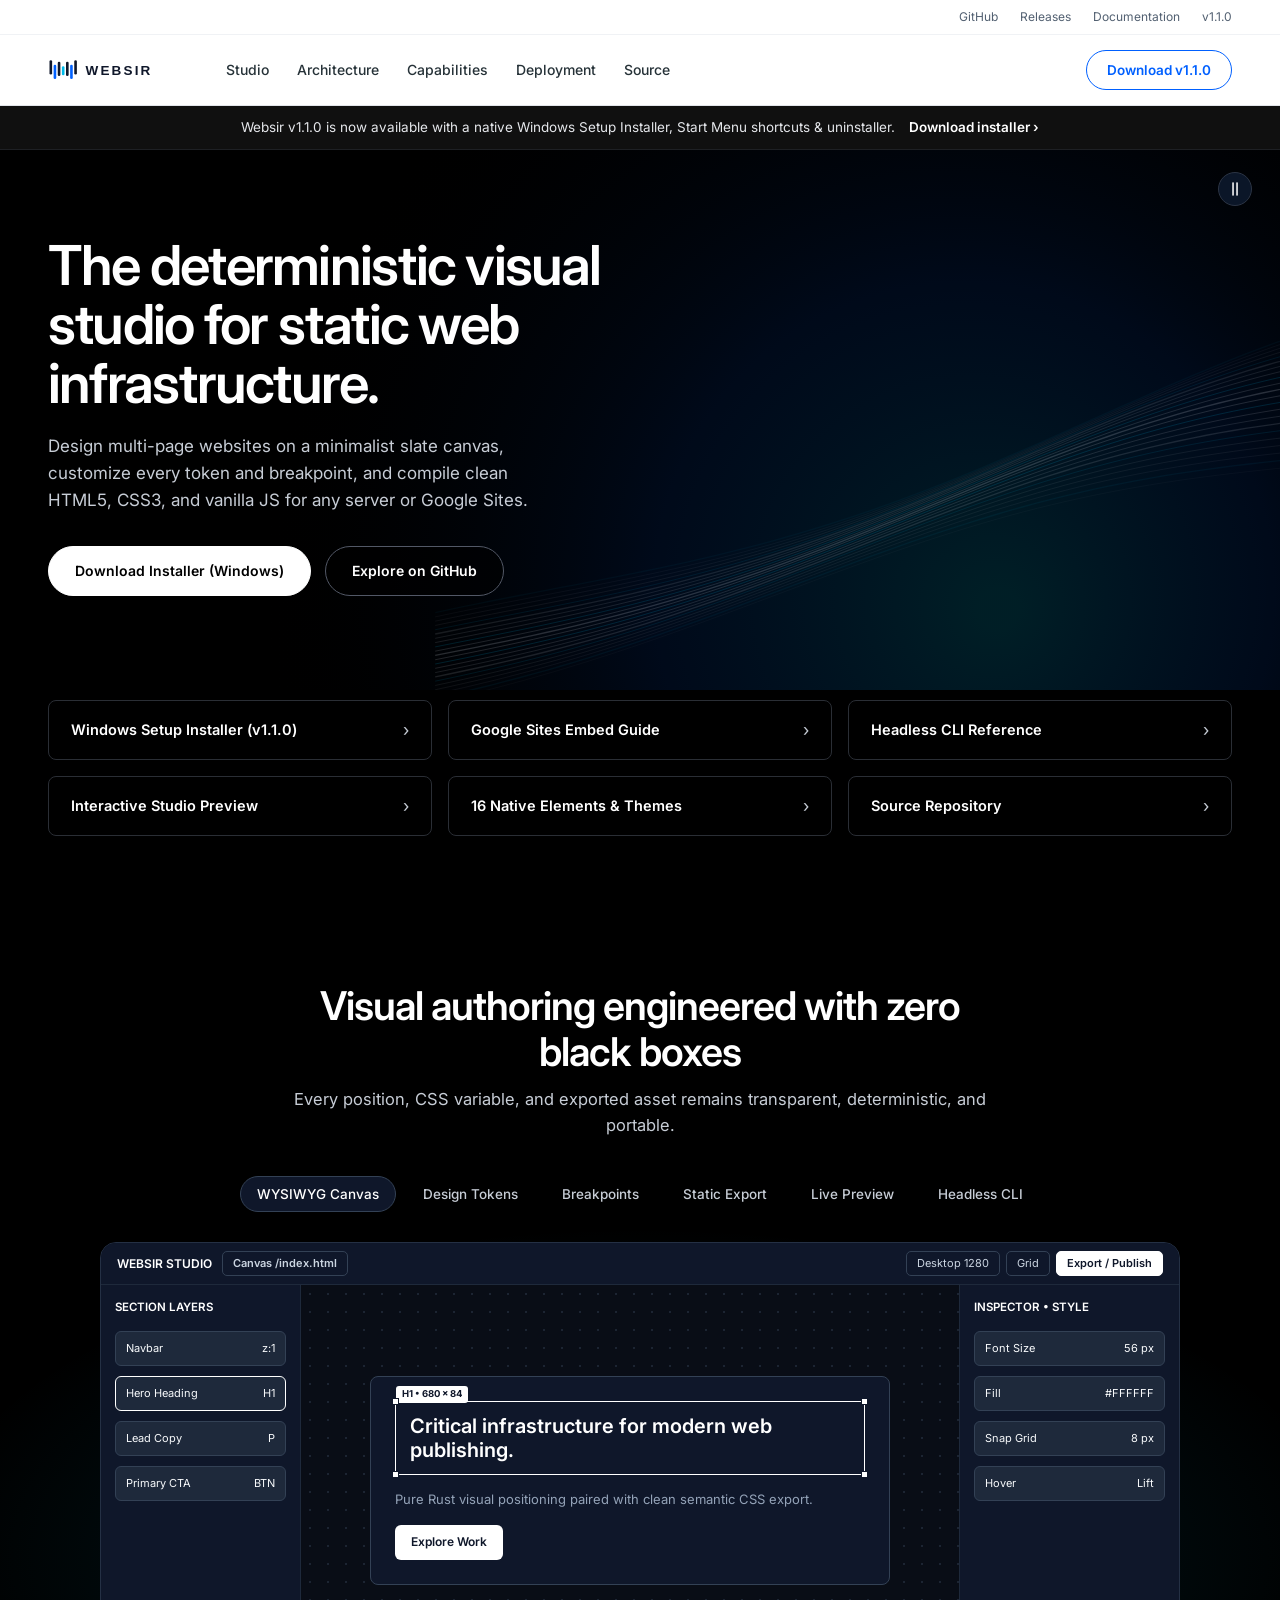
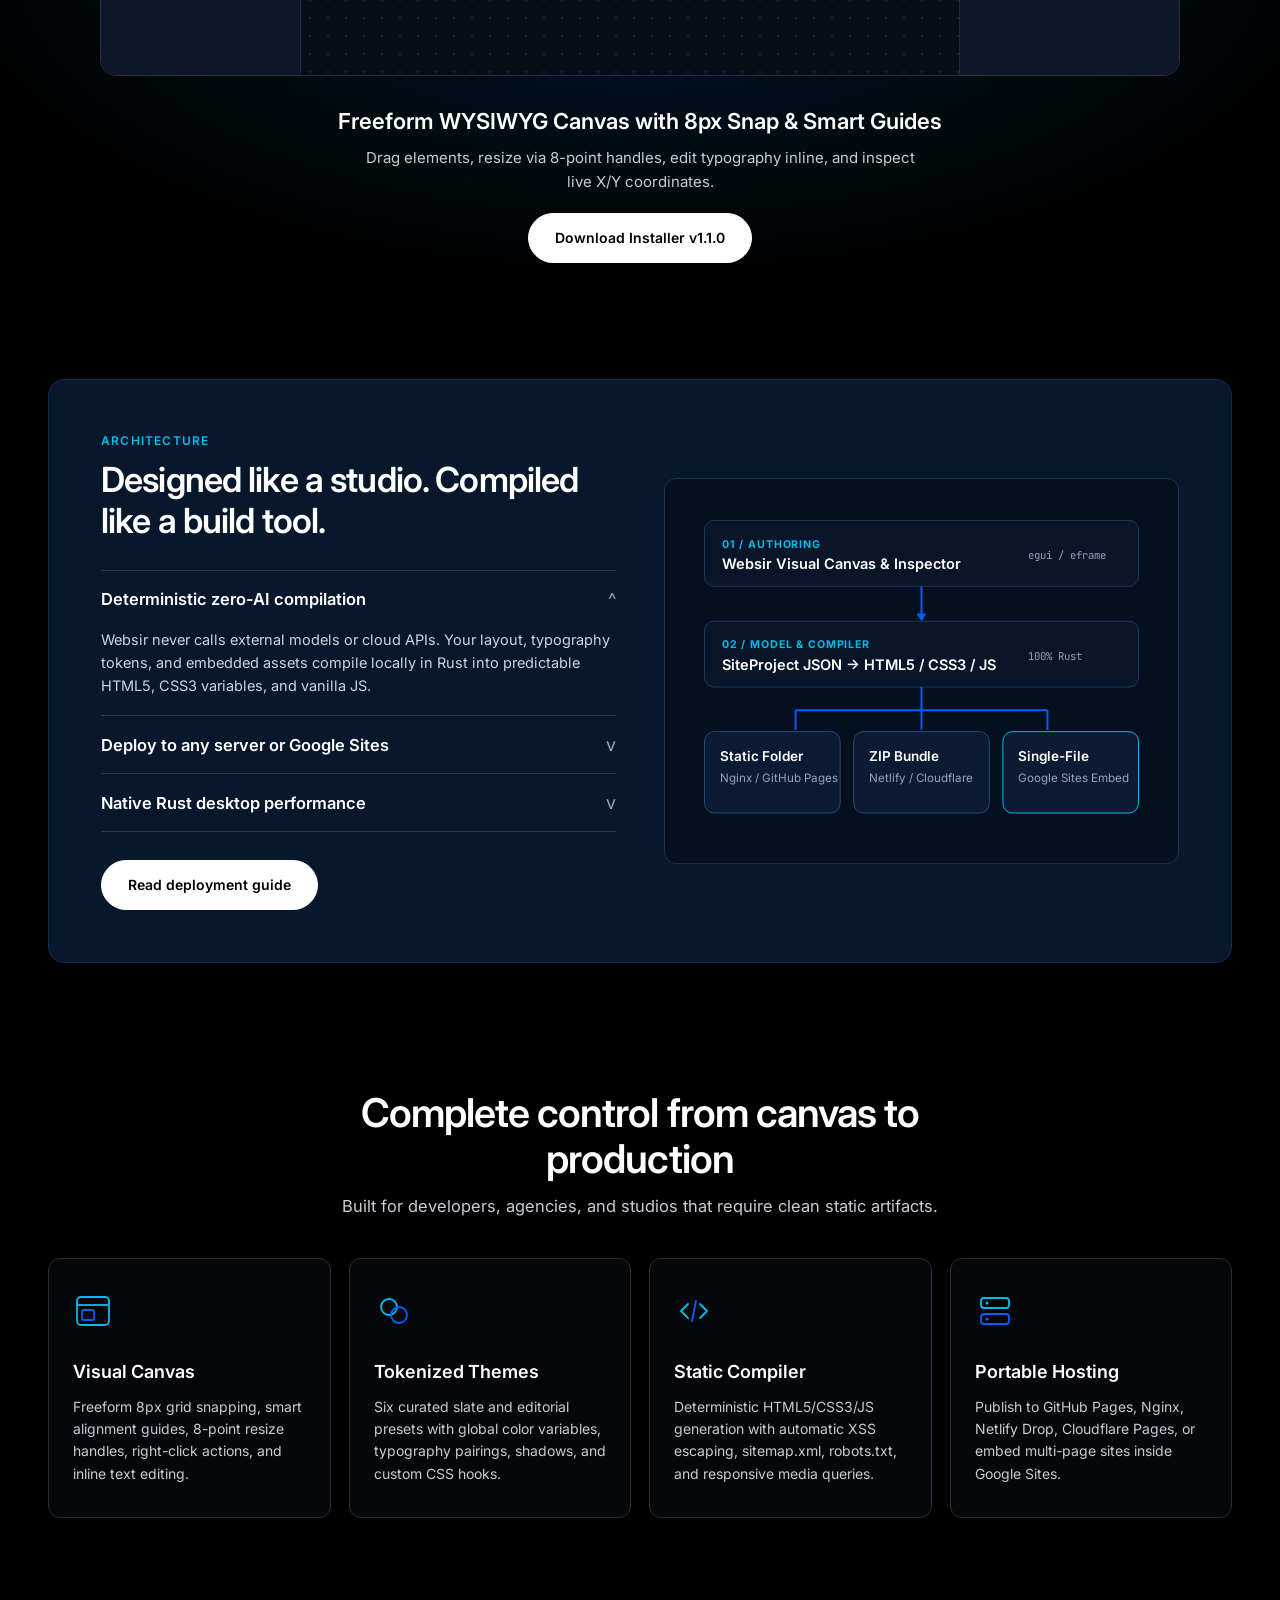
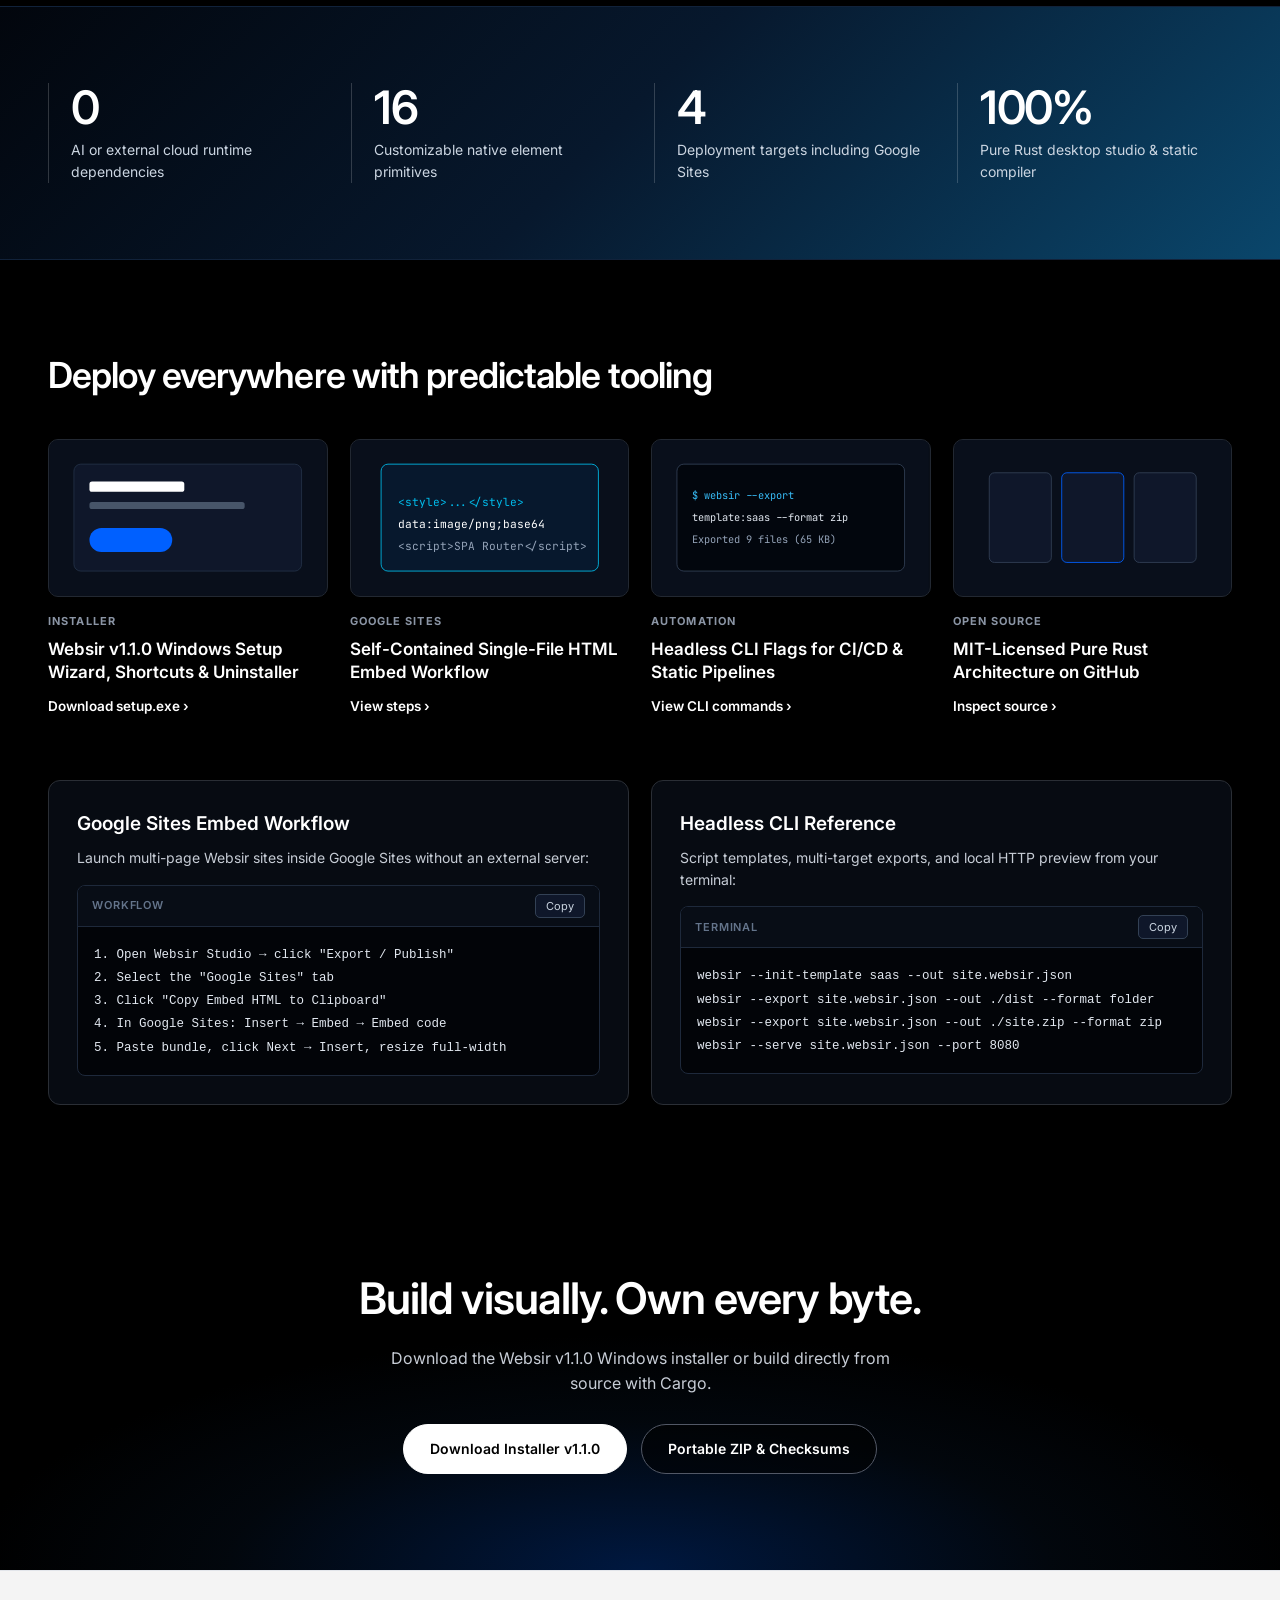
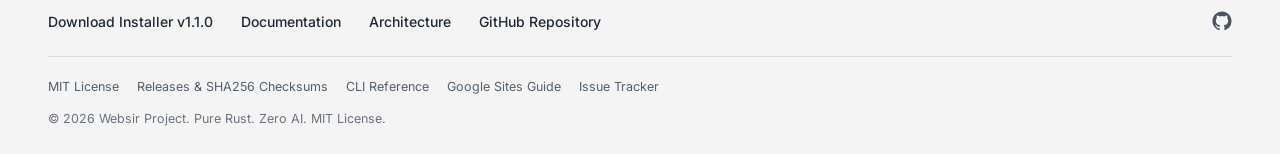
==== commit ca6afc96: "docs: update website and README for v1.1.0 Windows installer" ====
--- a/docs/index.html
+++ b/docs/index.html
@@ -19,7 +19,7 @@
         <a href="https://github.com/realaaravdas/Websir" target="_blank" rel="noopener noreferrer">GitHub</a>
         <a href="https://github.com/realaaravdas/Websir/releases" target="_blank" rel="noopener noreferrer">Releases</a>
         <a href="#deployment">Documentation</a>
-        <span>v1.0.0</span>
+        <span>v1.1.0</span>
       </div>
     </div>
     <div class="ws-container header-main-inner">
@@ -36,7 +36,7 @@
         </nav>
       </div>
       <div class="header-right">
-        <a class="btn-outline-enterprise" href="https://github.com/realaaravdas/Websir/releases/latest" target="_blank" rel="noopener noreferrer">Download v1.0.0</a>
+        <a class="btn-outline-enterprise" href="https://github.com/realaaravdas/Websir/releases/download/v1.1.0/websir-v1.1.0-windows-x86_64-setup.exe">Download v1.1.0</a>
         <button class="mobile-menu-btn" id="mobile-menu-btn" type="button" aria-label="Toggle navigation" aria-expanded="false">=</button>
       </div>
     </div>
@@ -44,8 +44,8 @@
 
   <!-- Dark Announcement Strip -->
   <div class="announcement-strip" id="top">
-    Websir v1.0.0 is available for Windows x86_64 — 100% pure Rust, zero AI.
-    <a href="https://github.com/realaaravdas/Websir/releases/latest" target="_blank" rel="noopener noreferrer">Download release &rsaquo;</a>
+    Websir v1.1.0 is now available with a native Windows Setup Installer, Start Menu shortcuts &amp; uninstaller.
+    <a href="https://github.com/realaaravdas/Websir/releases/download/v1.1.0/websir-v1.1.0-windows-x86_64-setup.exe">Download installer &rsaquo;</a>
   </div>
 
   <!-- Full-Bleed Dark Hero -->
@@ -57,7 +57,7 @@
         <h1 class="hero-title">The deterministic visual studio for static web infrastructure.</h1>
         <p class="hero-subtitle">Design multi-page websites on a minimalist slate canvas, customize every token and breakpoint, and compile clean HTML5, CSS3, and vanilla JS for any server or Google Sites.</p>
         <div class="hero-actions">
-          <a class="pill-btn-white" href="https://github.com/realaaravdas/Websir/releases/latest" target="_blank" rel="noopener noreferrer">Download for Windows</a>
+          <a class="pill-btn-white" href="https://github.com/realaaravdas/Websir/releases/download/v1.1.0/websir-v1.1.0-windows-x86_64-setup.exe">Download Installer (Windows)</a>
           <a class="pill-btn-ghost" href="https://github.com/realaaravdas/Websir" target="_blank" rel="noopener noreferrer">Explore on GitHub</a>
         </div>
       </div>
@@ -68,8 +68,8 @@
   <section class="quick-tiles-section">
     <div class="ws-container">
       <div class="quick-tiles-grid">
-        <a class="quick-tile" href="https://github.com/realaaravdas/Websir/releases/latest" target="_blank" rel="noopener noreferrer">
-          <span>Windows Release (v1.0.0)</span>
+        <a class="quick-tile" href="https://github.com/realaaravdas/Websir/releases/download/v1.1.0/websir-v1.1.0-windows-x86_64-setup.exe">
+          <span>Windows Setup Installer (v1.1.0)</span>
           <span class="chev">&rsaquo;</span>
         </a>
         <a class="quick-tile" href="#deployment">
@@ -118,7 +118,7 @@
       <div class="showcase-caption">
         <h3 id="showcase-title">Freeform WYSIWYG Canvas with 8px Snap &amp; Smart Guides</h3>
         <p id="showcase-desc">Drag elements, resize via 8-point handles, edit typography inline, and inspect live X/Y coordinates.</p>
-        <a class="pill-btn-white" id="showcase-cta" href="https://github.com/realaaravdas/Websir/releases/latest" target="_blank" rel="noopener noreferrer">Download Websir v1.0.0</a>
+        <a class="pill-btn-white" id="showcase-cta" href="https://github.com/realaaravdas/Websir/releases/download/v1.1.0/websir-v1.1.0-windows-x86_64-setup.exe">Download Installer v1.1.0</a>
       </div>
     </div>
   </section>
@@ -286,9 +286,9 @@
               <rect x="46" y="102" width="96" height="28" rx="14" fill="#0060FF"/>
             </svg>
           </div>
-          <div class="editorial-eyebrow">RELEASE</div>
-          <h3>Websir v1.0.0 Windows x86_64 Executable &amp; Checksums</h3>
-          <a class="editorial-link" href="https://github.com/realaaravdas/Websir/releases/latest" target="_blank" rel="noopener noreferrer">Download release &rsaquo;</a>
+          <div class="editorial-eyebrow">INSTALLER</div>
+          <h3>Websir v1.1.0 Windows Setup Wizard, Shortcuts &amp; Uninstaller</h3>
+          <a class="editorial-link" href="https://github.com/realaaravdas/Websir/releases/download/v1.1.0/websir-v1.1.0-windows-x86_64-setup.exe">Download setup.exe &rsaquo;</a>
         </div>
 
         <div class="editorial-card">
@@ -375,10 +375,10 @@
   <section class="prefooter-cta">
     <div class="ws-container">
       <h2>Build visually. Own every byte.</h2>
-      <p>Download Websir v1.0.0 for Windows or build directly from source with Cargo.</p>
+      <p>Download the Websir v1.1.0 Windows installer or build directly from source with Cargo.</p>
       <div class="hero-actions" style="justify-content:center;">
-        <a class="pill-btn-white" href="https://github.com/realaaravdas/Websir/releases/latest" target="_blank" rel="noopener noreferrer">Download v1.0.0</a>
-        <a class="pill-btn-ghost" href="https://github.com/realaaravdas/Websir" target="_blank" rel="noopener noreferrer">View on GitHub</a>
+        <a class="pill-btn-white" href="https://github.com/realaaravdas/Websir/releases/download/v1.1.0/websir-v1.1.0-windows-x86_64-setup.exe">Download Installer v1.1.0</a>
+        <a class="pill-btn-ghost" href="https://github.com/realaaravdas/Websir/releases/latest" target="_blank" rel="noopener noreferrer">Portable ZIP &amp; Checksums</a>
       </div>
     </div>
   </section>
@@ -388,7 +388,7 @@
     <div class="ws-container">
       <div class="footer-top">
         <div class="footer-primary-links">
-          <a href="https://github.com/realaaravdas/Websir/releases/latest" target="_blank" rel="noopener noreferrer">Download v1.0.0</a>
+          <a href="https://github.com/realaaravdas/Websir/releases/download/v1.1.0/websir-v1.1.0-windows-x86_64-setup.exe">Download Installer v1.1.0</a>
           <a href="#deployment">Documentation</a>
           <a href="#architecture">Architecture</a>
           <a href="https://github.com/realaaravdas/Websir" target="_blank" rel="noopener noreferrer">GitHub Repository</a>
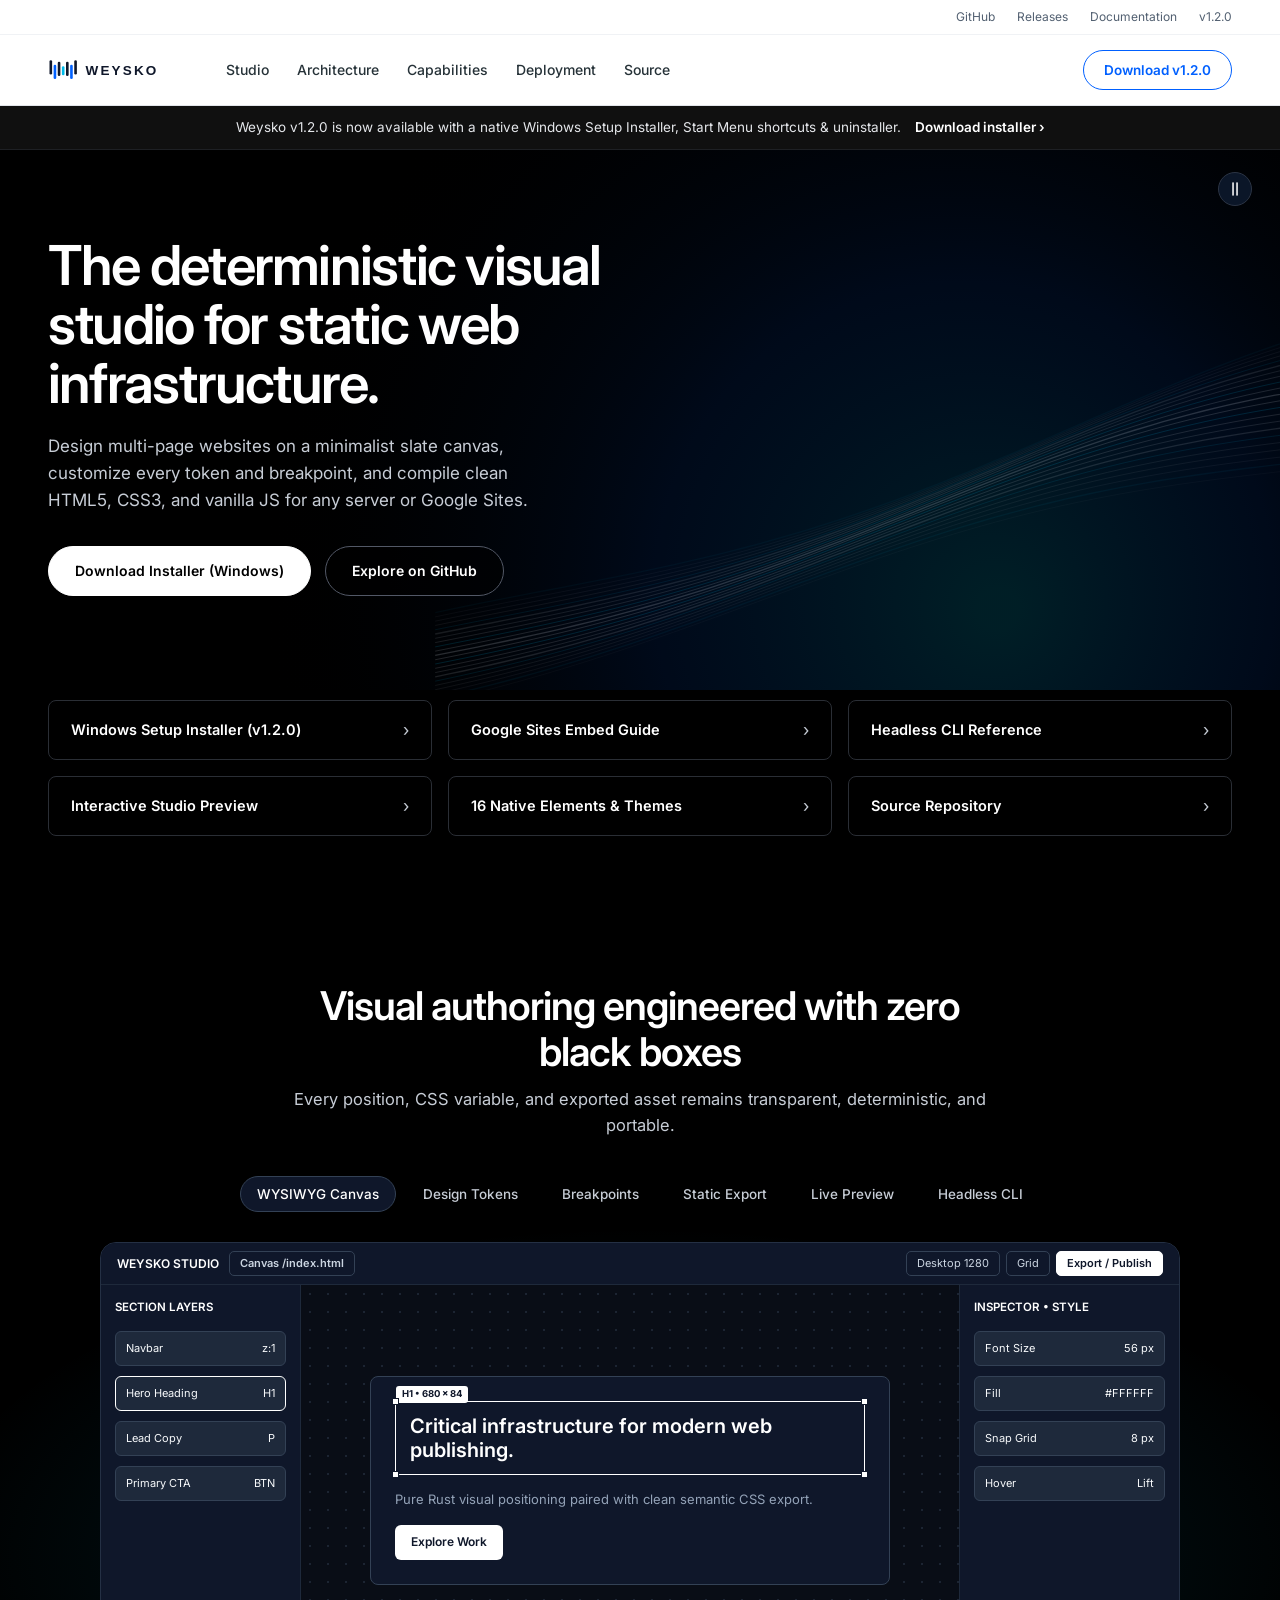
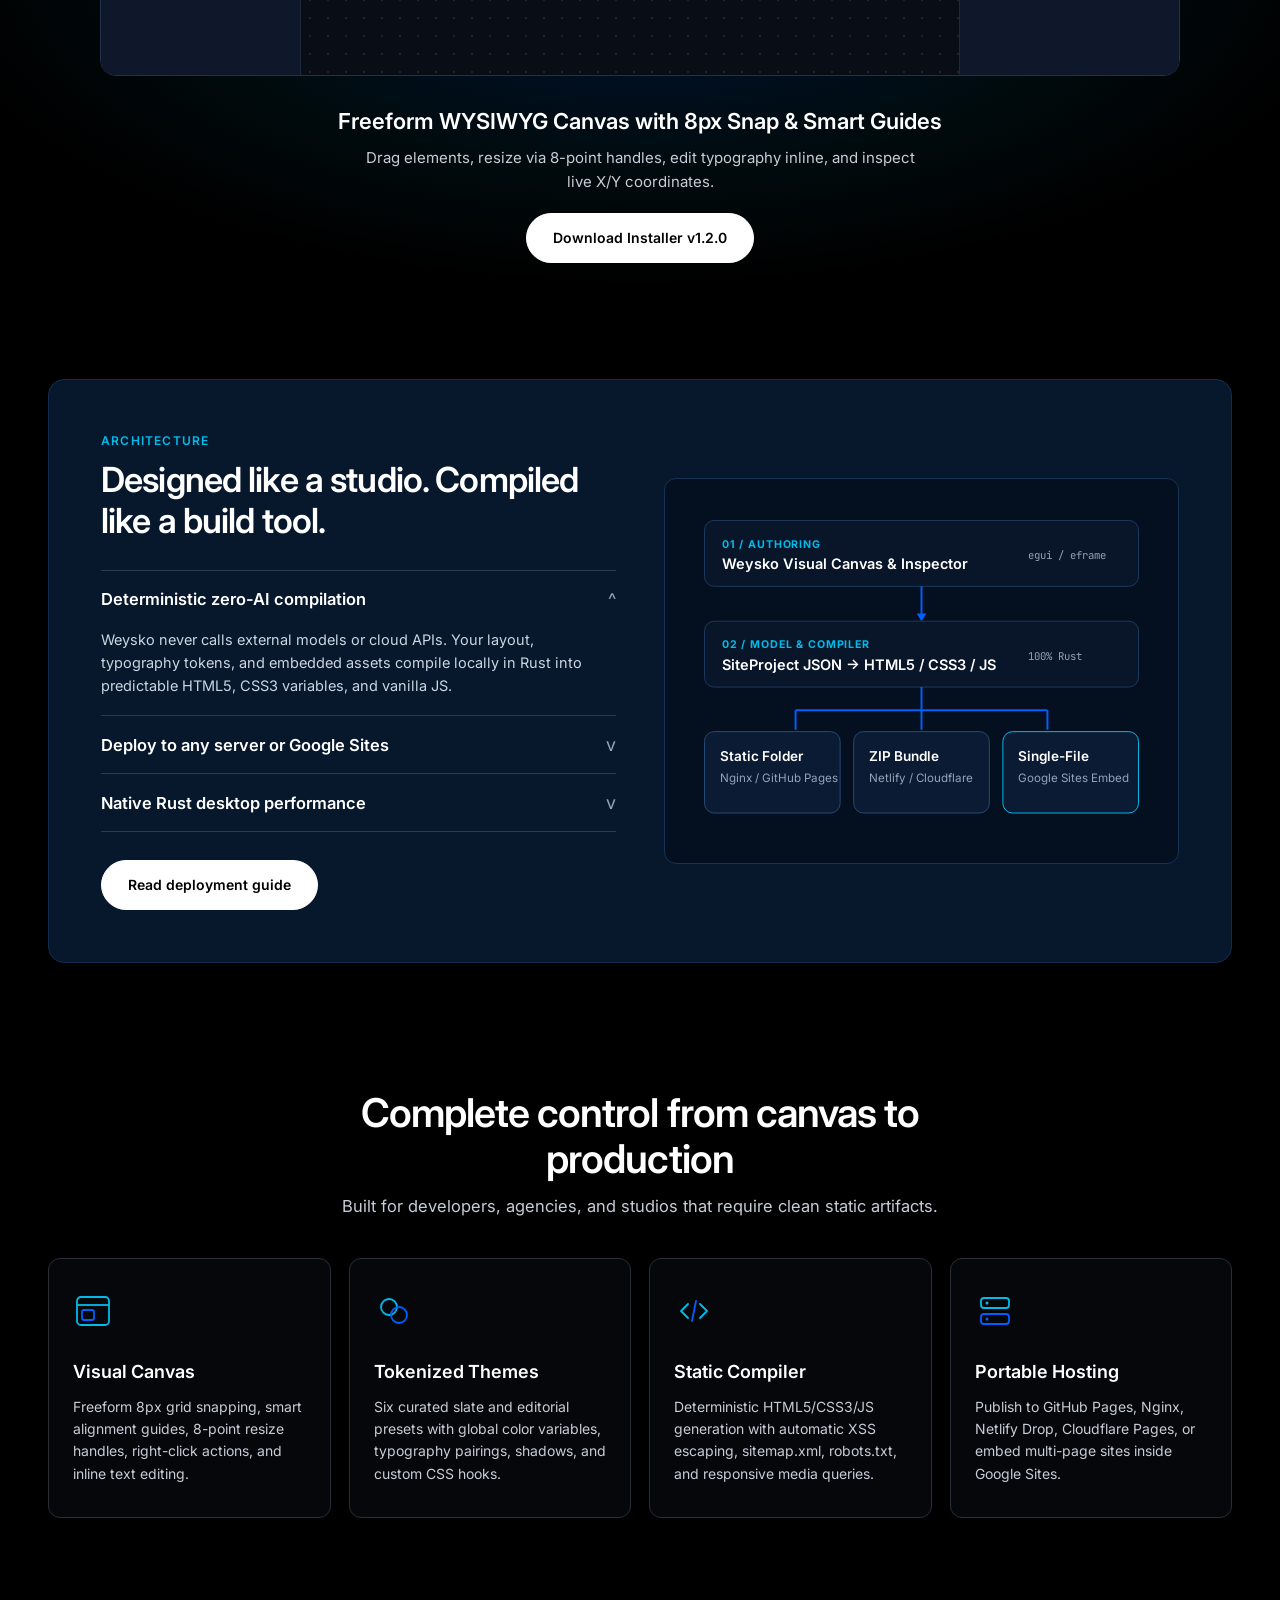
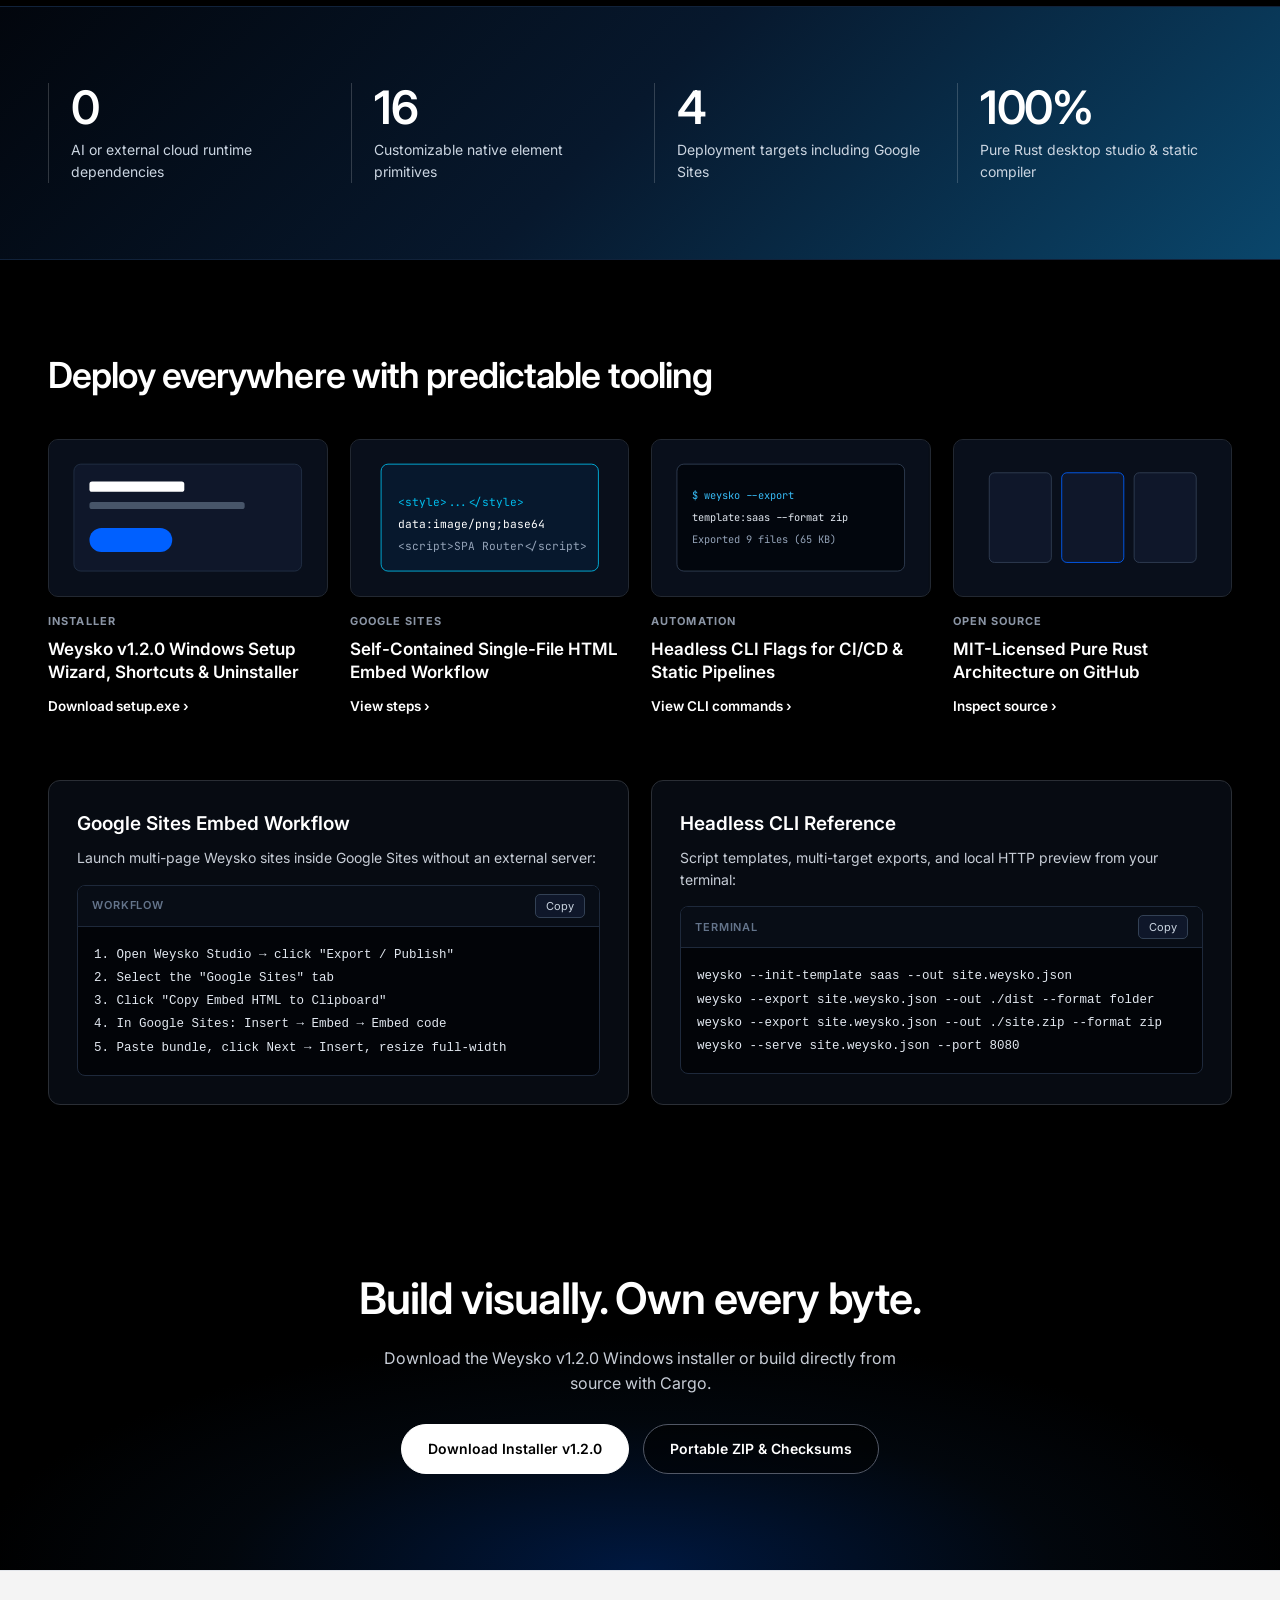
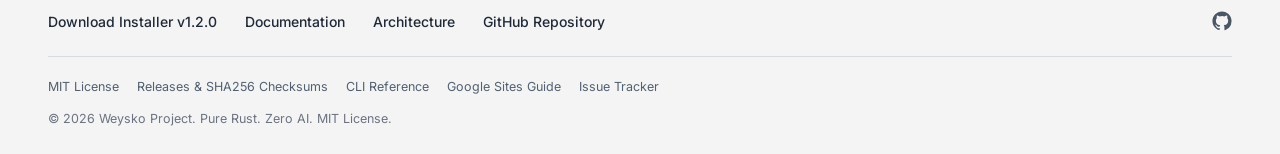
==== commit aa8fafb7: "feat: rebrand app, installer, website, and repo to Weysko v1.2.0" ====
--- a/docs/index.html
+++ b/docs/index.html
@@ -3,7 +3,7 @@
 <head>
   <meta charset="utf-8">
   <meta name="viewport" content="width=device-width, initial-scale=1.0">
-  <title>Websir — Pure-Rust Visual Website Studio</title>
+  <title>Weysko — Pure-Rust Visual Website Studio</title>
   <meta name="description" content="A 100% pure-Rust, zero-AI visual website studio and static site compiler. Design visually and deploy to any web server or Google Sites.">
   <link rel="icon" href="assets/favicon.svg" type="image/svg+xml">
   <link rel="preconnect" href="https://fonts.googleapis.com">
@@ -16,27 +16,27 @@
   <header class="site-header" id="site-header">
     <div class="header-utility">
       <div class="ws-container header-utility-inner">
-        <a href="https://github.com/realaaravdas/Websir" target="_blank" rel="noopener noreferrer">GitHub</a>
-        <a href="https://github.com/realaaravdas/Websir/releases" target="_blank" rel="noopener noreferrer">Releases</a>
+        <a href="https://github.com/realaaravdas/Weysko" target="_blank" rel="noopener noreferrer">GitHub</a>
+        <a href="https://github.com/realaaravdas/Weysko/releases" target="_blank" rel="noopener noreferrer">Releases</a>
         <a href="#deployment">Documentation</a>
-        <span>v1.1.0</span>
+        <span>v1.2.0</span>
       </div>
     </div>
     <div class="ws-container header-main-inner">
       <div class="header-left">
-        <a class="brand-lockup" href="#top" aria-label="Websir Home">
-          <img src="assets/logo.svg" alt="Websir">
+        <a class="brand-lockup" href="#top" aria-label="Weysko Home">
+          <img src="assets/logo.svg" alt="Weysko">
         </a>
         <nav class="main-nav" aria-label="Primary Navigation">
           <a href="#studio">Studio</a>
           <a href="#architecture">Architecture</a>
           <a href="#capabilities">Capabilities</a>
           <a href="#deployment">Deployment</a>
-          <a href="https://github.com/realaaravdas/Websir" target="_blank" rel="noopener noreferrer">Source</a>
+          <a href="https://github.com/realaaravdas/Weysko" target="_blank" rel="noopener noreferrer">Source</a>
         </nav>
       </div>
       <div class="header-right">
-        <a class="btn-outline-enterprise" href="https://github.com/realaaravdas/Websir/releases/download/v1.1.0/websir-v1.1.0-windows-x86_64-setup.exe">Download v1.1.0</a>
+        <a class="btn-outline-enterprise" href="https://github.com/realaaravdas/Weysko/releases/download/v1.2.0/weysko-v1.2.0-windows-x86_64-setup.exe">Download v1.2.0</a>
         <button class="mobile-menu-btn" id="mobile-menu-btn" type="button" aria-label="Toggle navigation" aria-expanded="false">=</button>
       </div>
     </div>
@@ -44,8 +44,8 @@
 
   <!-- Dark Announcement Strip -->
   <div class="announcement-strip" id="top">
-    Websir v1.1.0 is now available with a native Windows Setup Installer, Start Menu shortcuts &amp; uninstaller.
-    <a href="https://github.com/realaaravdas/Websir/releases/download/v1.1.0/websir-v1.1.0-windows-x86_64-setup.exe">Download installer &rsaquo;</a>
+    Weysko v1.2.0 is now available with a native Windows Setup Installer, Start Menu shortcuts &amp; uninstaller.
+    <a href="https://github.com/realaaravdas/Weysko/releases/download/v1.2.0/weysko-v1.2.0-windows-x86_64-setup.exe">Download installer &rsaquo;</a>
   </div>
 
   <!-- Full-Bleed Dark Hero -->
@@ -57,8 +57,8 @@
         <h1 class="hero-title">The deterministic visual studio for static web infrastructure.</h1>
         <p class="hero-subtitle">Design multi-page websites on a minimalist slate canvas, customize every token and breakpoint, and compile clean HTML5, CSS3, and vanilla JS for any server or Google Sites.</p>
         <div class="hero-actions">
-          <a class="pill-btn-white" href="https://github.com/realaaravdas/Websir/releases/download/v1.1.0/websir-v1.1.0-windows-x86_64-setup.exe">Download Installer (Windows)</a>
-          <a class="pill-btn-ghost" href="https://github.com/realaaravdas/Websir" target="_blank" rel="noopener noreferrer">Explore on GitHub</a>
+          <a class="pill-btn-white" href="https://github.com/realaaravdas/Weysko/releases/download/v1.2.0/weysko-v1.2.0-windows-x86_64-setup.exe">Download Installer (Windows)</a>
+          <a class="pill-btn-ghost" href="https://github.com/realaaravdas/Weysko" target="_blank" rel="noopener noreferrer">Explore on GitHub</a>
         </div>
       </div>
     </div>
@@ -68,8 +68,8 @@
   <section class="quick-tiles-section">
     <div class="ws-container">
       <div class="quick-tiles-grid">
-        <a class="quick-tile" href="https://github.com/realaaravdas/Websir/releases/download/v1.1.0/websir-v1.1.0-windows-x86_64-setup.exe">
-          <span>Windows Setup Installer (v1.1.0)</span>
+        <a class="quick-tile" href="https://github.com/realaaravdas/Weysko/releases/download/v1.2.0/weysko-v1.2.0-windows-x86_64-setup.exe">
+          <span>Windows Setup Installer (v1.2.0)</span>
           <span class="chev">&rsaquo;</span>
         </a>
         <a class="quick-tile" href="#deployment">
@@ -88,7 +88,7 @@
           <span>16 Native Elements &amp; Themes</span>
           <span class="chev">&rsaquo;</span>
         </a>
-        <a class="quick-tile" href="https://github.com/realaaravdas/Websir" target="_blank" rel="noopener noreferrer">
+        <a class="quick-tile" href="https://github.com/realaaravdas/Weysko" target="_blank" rel="noopener noreferrer">
           <span>Source Repository</span>
           <span class="chev">&rsaquo;</span>
         </a>
@@ -118,7 +118,7 @@
       <div class="showcase-caption">
         <h3 id="showcase-title">Freeform WYSIWYG Canvas with 8px Snap &amp; Smart Guides</h3>
         <p id="showcase-desc">Drag elements, resize via 8-point handles, edit typography inline, and inspect live X/Y coordinates.</p>
-        <a class="pill-btn-white" id="showcase-cta" href="https://github.com/realaaravdas/Websir/releases/download/v1.1.0/websir-v1.1.0-windows-x86_64-setup.exe">Download Installer v1.1.0</a>
+        <a class="pill-btn-white" id="showcase-cta" href="https://github.com/realaaravdas/Weysko/releases/download/v1.2.0/weysko-v1.2.0-windows-x86_64-setup.exe">Download Installer v1.2.0</a>
       </div>
     </div>
   </section>
@@ -137,7 +137,7 @@
                 <span class="acc-icon">^</span>
               </button>
               <div class="accordion-body">
-                Websir never calls external models or cloud APIs. Your layout, typography tokens, and embedded assets compile locally in Rust into predictable HTML5, CSS3 variables, and vanilla JS.
+                Weysko never calls external models or cloud APIs. Your layout, typography tokens, and embedded assets compile locally in Rust into predictable HTML5, CSS3 variables, and vanilla JS.
               </div>
             </div>
             <div class="accordion-item">
@@ -163,10 +163,10 @@
         </div>
 
         <div class="architecture-diagram">
-          <svg viewBox="0 0 480 340" width="100%" fill="none" xmlns="http://www.w3.org/2000/svg" aria-label="Websir compilation pipeline">
+          <svg viewBox="0 0 480 340" width="100%" fill="none" xmlns="http://www.w3.org/2000/svg" aria-label="Weysko compilation pipeline">
             <rect x="16" y="18" width="448" height="68" rx="10" fill="#091529" stroke="#1E3A5F"/>
             <text x="34" y="46" fill="#00BCEB" font-family="Inter, sans-serif" font-size="11" font-weight="700" letter-spacing="0.08em">01 / AUTHORING</text>
-            <text x="34" y="68" fill="#FFFFFF" font-family="Inter, sans-serif" font-size="15" font-weight="600">Websir Visual Canvas &amp; Inspector</text>
+            <text x="34" y="68" fill="#FFFFFF" font-family="Inter, sans-serif" font-size="15" font-weight="600">Weysko Visual Canvas &amp; Inspector</text>
             <text x="350" y="58" fill="#94A3B8" font-family="JetBrains Mono, monospace" font-size="11">egui / eframe</text>
 
             <path d="M240 86 V118" stroke="#0060FF" stroke-width="2"/>
@@ -287,8 +287,8 @@
             </svg>
           </div>
           <div class="editorial-eyebrow">INSTALLER</div>
-          <h3>Websir v1.1.0 Windows Setup Wizard, Shortcuts &amp; Uninstaller</h3>
-          <a class="editorial-link" href="https://github.com/realaaravdas/Websir/releases/download/v1.1.0/websir-v1.1.0-windows-x86_64-setup.exe">Download setup.exe &rsaquo;</a>
+          <h3>Weysko v1.2.0 Windows Setup Wizard, Shortcuts &amp; Uninstaller</h3>
+          <a class="editorial-link" href="https://github.com/realaaravdas/Weysko/releases/download/v1.2.0/weysko-v1.2.0-windows-x86_64-setup.exe">Download setup.exe &rsaquo;</a>
         </div>
 
         <div class="editorial-card">
@@ -311,7 +311,7 @@
             <svg viewBox="0 0 320 180" width="100%" height="100%" fill="none">
               <rect width="320" height="180" fill="#090F1B"/>
               <rect x="28" y="28" width="264" height="124" rx="8" fill="#02060D" stroke="#334155"/>
-              <text x="46" y="68" fill="#38BDF8" font-family="JetBrains Mono, monospace" font-size="12">$ websir --export</text>
+              <text x="46" y="68" fill="#38BDF8" font-family="JetBrains Mono, monospace" font-size="12">$ weysko --export</text>
               <text x="46" y="94" fill="#E2E8F0" font-family="JetBrains Mono, monospace" font-size="12">  template:saas --format zip</text>
               <text x="46" y="120" fill="#94A3B8" font-family="JetBrains Mono, monospace" font-size="12">Exported 9 files (65 KB)</text>
             </svg>
@@ -332,20 +332,20 @@
           </div>
           <div class="editorial-eyebrow">OPEN SOURCE</div>
           <h3>MIT-Licensed Pure Rust Architecture on GitHub</h3>
-          <a class="editorial-link" href="https://github.com/realaaravdas/Websir" target="_blank" rel="noopener noreferrer">Inspect source &rsaquo;</a>
+          <a class="editorial-link" href="https://github.com/realaaravdas/Weysko" target="_blank" rel="noopener noreferrer">Inspect source &rsaquo;</a>
         </div>
       </div>
 
       <div class="reference-grid">
         <div class="ref-panel" id="google-sites-guide">
           <h3>Google Sites Embed Workflow</h3>
-          <p>Launch multi-page Websir sites inside Google Sites without an external server:</p>
+          <p>Launch multi-page Weysko sites inside Google Sites without an external server:</p>
           <div class="code-block">
             <div class="code-block-head">
               <span>WORKFLOW</span>
               <button class="copy-code-btn" type="button">Copy</button>
             </div>
-            <pre class="code-pre"><code>1. Open Websir Studio &rarr; click "Export / Publish"
+            <pre class="code-pre"><code>1. Open Weysko Studio &rarr; click "Export / Publish"
 2. Select the "Google Sites" tab
 3. Click "Copy Embed HTML to Clipboard"
 4. In Google Sites: Insert &rarr; Embed &rarr; Embed code
@@ -361,10 +361,10 @@
               <span>TERMINAL</span>
               <button class="copy-code-btn" type="button">Copy</button>
             </div>
-            <pre class="code-pre"><code>websir --init-template saas --out site.websir.json
-websir --export site.websir.json --out ./dist --format folder
-websir --export site.websir.json --out ./site.zip --format zip
-websir --serve site.websir.json --port 8080</code></pre>
+            <pre class="code-pre"><code>weysko --init-template saas --out site.weysko.json
+weysko --export site.weysko.json --out ./dist --format folder
+weysko --export site.weysko.json --out ./site.zip --format zip
+weysko --serve site.weysko.json --port 8080</code></pre>
           </div>
         </div>
       </div>
@@ -375,10 +375,10 @@
   <section class="prefooter-cta">
     <div class="ws-container">
       <h2>Build visually. Own every byte.</h2>
-      <p>Download the Websir v1.1.0 Windows installer or build directly from source with Cargo.</p>
+      <p>Download the Weysko v1.2.0 Windows installer or build directly from source with Cargo.</p>
       <div class="hero-actions" style="justify-content:center;">
-        <a class="pill-btn-white" href="https://github.com/realaaravdas/Websir/releases/download/v1.1.0/websir-v1.1.0-windows-x86_64-setup.exe">Download Installer v1.1.0</a>
-        <a class="pill-btn-ghost" href="https://github.com/realaaravdas/Websir/releases/latest" target="_blank" rel="noopener noreferrer">Portable ZIP &amp; Checksums</a>
+        <a class="pill-btn-white" href="https://github.com/realaaravdas/Weysko/releases/download/v1.2.0/weysko-v1.2.0-windows-x86_64-setup.exe">Download Installer v1.2.0</a>
+        <a class="pill-btn-ghost" href="https://github.com/realaaravdas/Weysko/releases/latest" target="_blank" rel="noopener noreferrer">Portable ZIP &amp; Checksums</a>
       </div>
     </div>
   </section>
@@ -388,27 +388,27 @@
     <div class="ws-container">
       <div class="footer-top">
         <div class="footer-primary-links">
-          <a href="https://github.com/realaaravdas/Websir/releases/download/v1.1.0/websir-v1.1.0-windows-x86_64-setup.exe">Download Installer v1.1.0</a>
+          <a href="https://github.com/realaaravdas/Weysko/releases/download/v1.2.0/weysko-v1.2.0-windows-x86_64-setup.exe">Download Installer v1.2.0</a>
           <a href="#deployment">Documentation</a>
           <a href="#architecture">Architecture</a>
-          <a href="https://github.com/realaaravdas/Websir" target="_blank" rel="noopener noreferrer">GitHub Repository</a>
+          <a href="https://github.com/realaaravdas/Weysko" target="_blank" rel="noopener noreferrer">GitHub Repository</a>
         </div>
         <div class="footer-icons">
-          <a href="https://github.com/realaaravdas/Websir" target="_blank" rel="noopener noreferrer" aria-label="Websir GitHub Repository">
+          <a href="https://github.com/realaaravdas/Weysko" target="_blank" rel="noopener noreferrer" aria-label="Weysko GitHub Repository">
             <svg width="20" height="20" viewBox="0 0 24 24" fill="currentColor"><path d="M12 .5C5.65.5.5 5.65.5 12c0 5.08 3.29 9.39 7.86 10.91.57.11.78-.25.78-.55v-1.93c-3.2.7-3.87-1.54-3.87-1.54-.52-1.33-1.28-1.68-1.28-1.68-1.04-.71.08-.7.08-.7 1.15.08 1.76 1.19 1.76 1.19 1.02 1.76 2.69 1.25 3.35.96.1-.74.4-1.25.73-1.54-2.55-.29-5.24-1.28-5.24-5.68 0-1.25.45-2.28 1.19-3.08-.12-.29-.52-1.46.11-3.04 0 0 .97-.31 3.17 1.18a11 11 0 0 1 5.78 0c2.2-1.49 3.17-1.18 3.17-1.18.63 1.58.23 2.75.11 3.04.74.8 1.19 1.83 1.19 3.08 0 4.41-2.69 5.39-5.26 5.67.41.36.78 1.06.78 2.14v3.17c0 .3.21.66.79.55A11.51 11.51 0 0 0 23.5 12C23.5 5.65 18.35.5 12 .5Z"/></svg>
           </a>
         </div>
       </div>
 
       <div class="footer-legal-links">
-        <a href="https://github.com/realaaravdas/Websir/blob/main/LICENSE" target="_blank" rel="noopener noreferrer">MIT License</a>
-        <a href="https://github.com/realaaravdas/Websir/releases" target="_blank" rel="noopener noreferrer">Releases &amp; SHA256 Checksums</a>
+        <a href="https://github.com/realaaravdas/Weysko/blob/main/LICENSE" target="_blank" rel="noopener noreferrer">MIT License</a>
+        <a href="https://github.com/realaaravdas/Weysko/releases" target="_blank" rel="noopener noreferrer">Releases &amp; SHA256 Checksums</a>
         <a href="#cli-guide">CLI Reference</a>
         <a href="#google-sites-guide">Google Sites Guide</a>
-        <a href="https://github.com/realaaravdas/Websir/issues" target="_blank" rel="noopener noreferrer">Issue Tracker</a>
-      </div>
-
-      <div class="footer-copy">&copy; 2026 Websir Project. Pure Rust. Zero AI. MIT License.</div>
+        <a href="https://github.com/realaaravdas/Weysko/issues" target="_blank" rel="noopener noreferrer">Issue Tracker</a>
+      </div>
+
+      <div class="footer-copy">&copy; 2026 Weysko Project. Pure Rust. Zero AI. MIT License.</div>
     </div>
   </footer>
 
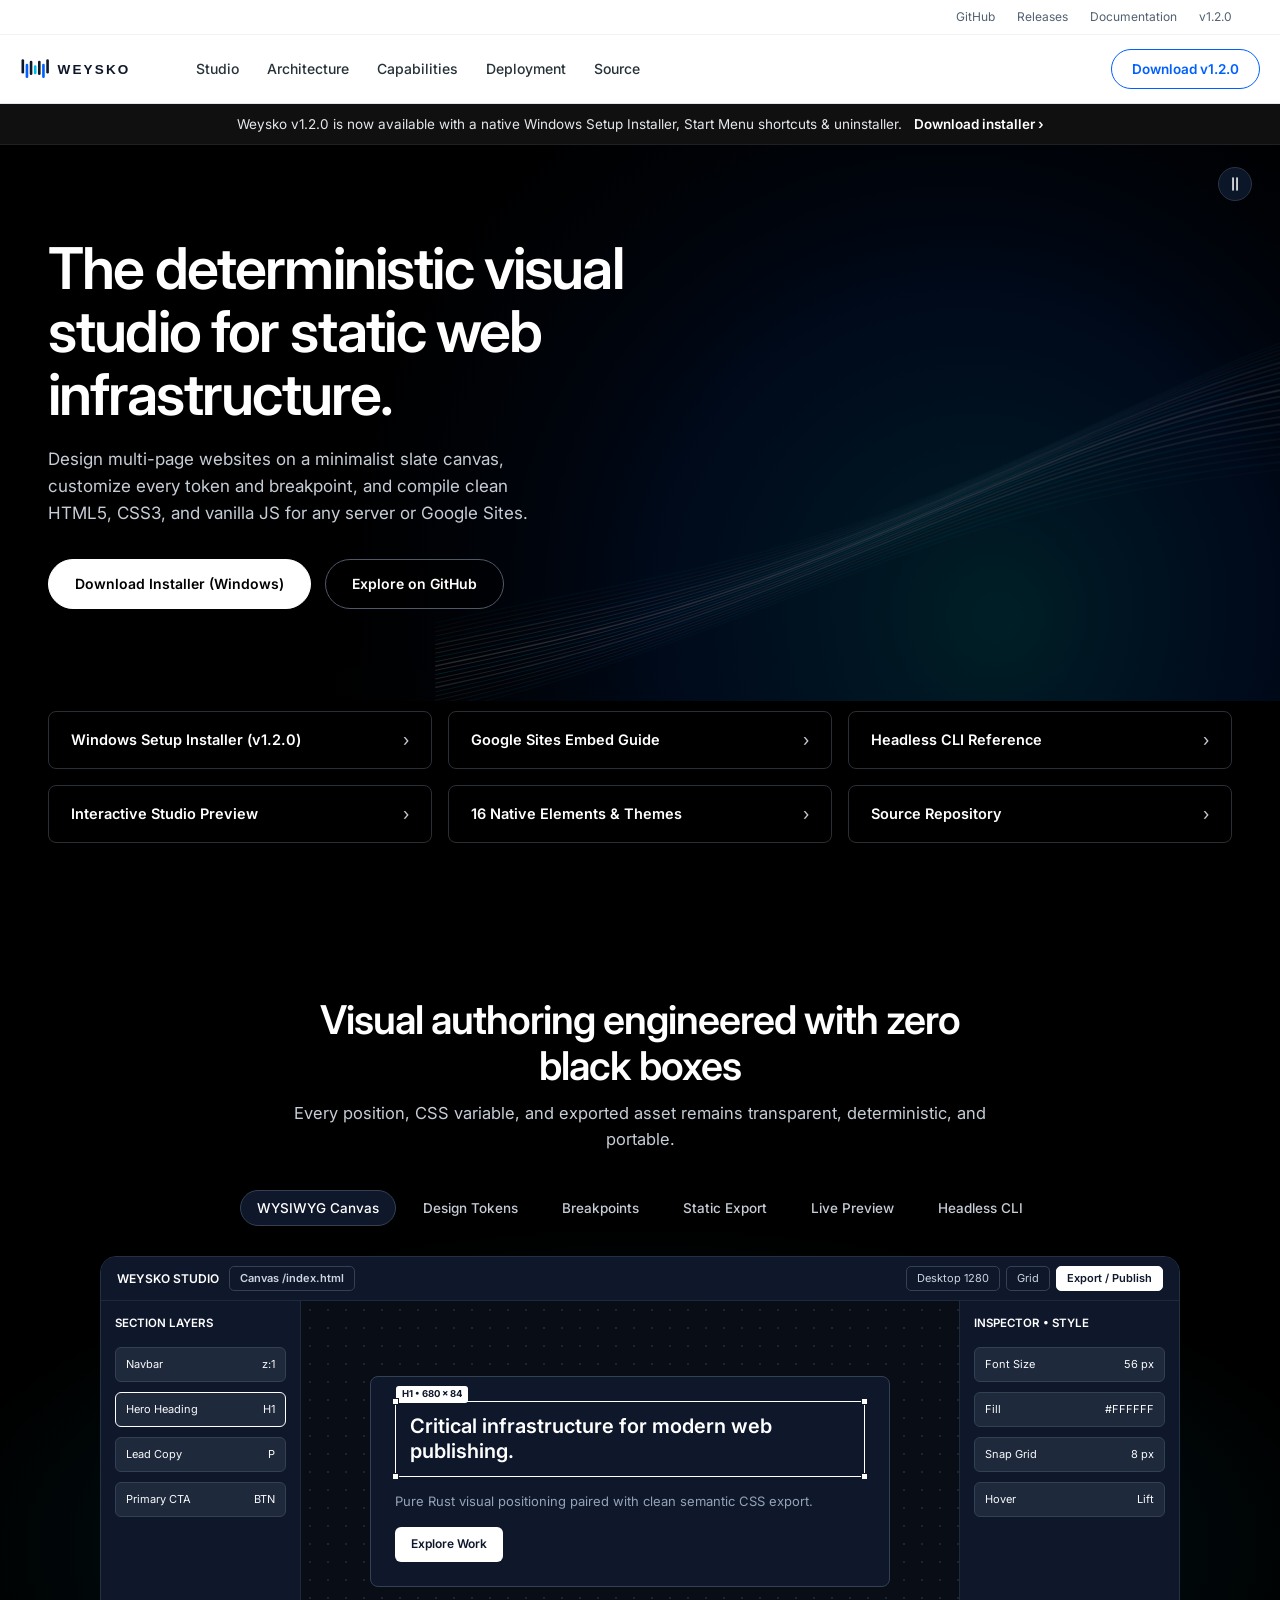
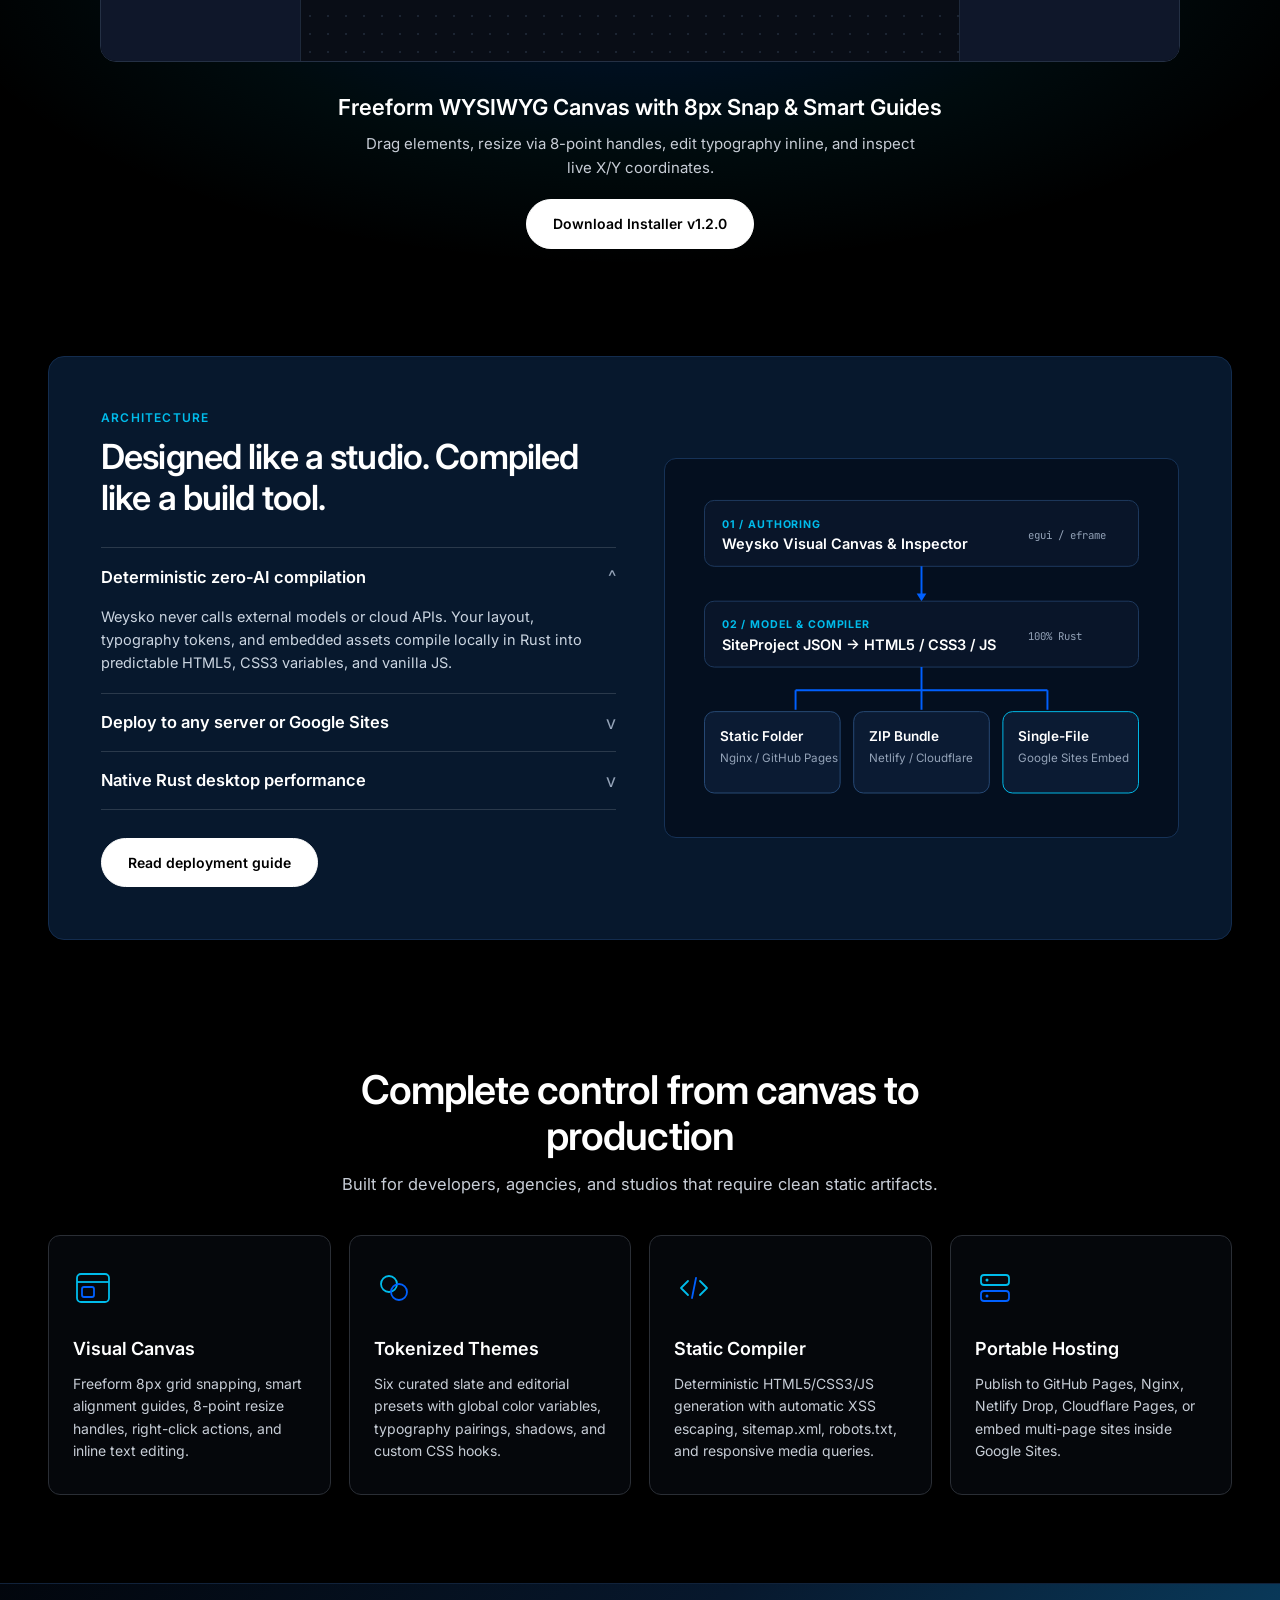
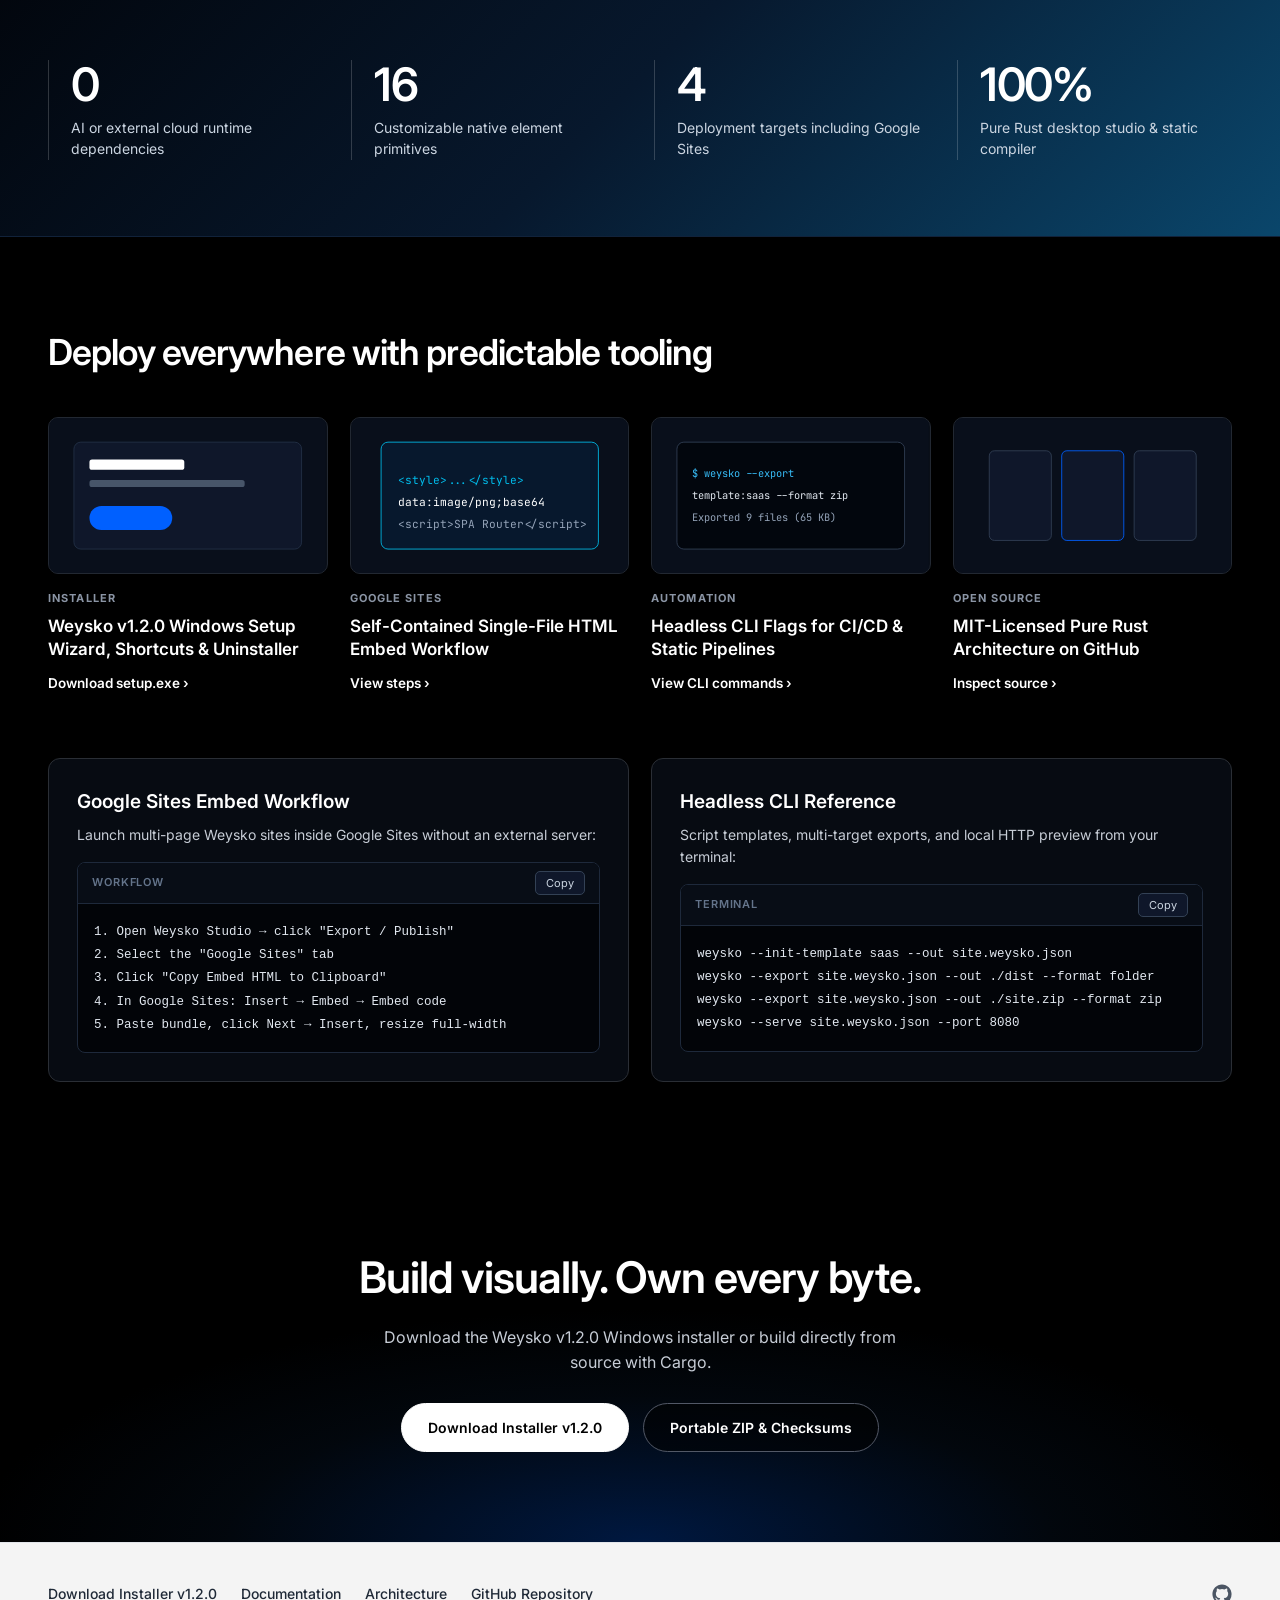
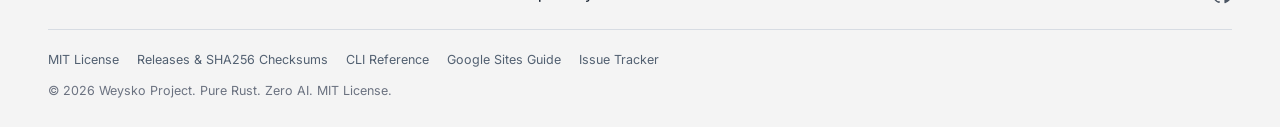
==== commit 83497124: "fix: make Weysko website responsive across mobile, tablet, and custom viewports" ====
--- a/docs/index.html
+++ b/docs/index.html
@@ -27,17 +27,25 @@
         <a class="brand-lockup" href="#top" aria-label="Weysko Home">
           <img src="assets/logo.svg" alt="Weysko">
         </a>
-        <nav class="main-nav" aria-label="Primary Navigation">
+        <nav class="main-nav" id="main-nav" aria-label="Primary Navigation">
           <a href="#studio">Studio</a>
           <a href="#architecture">Architecture</a>
           <a href="#capabilities">Capabilities</a>
           <a href="#deployment">Deployment</a>
           <a href="https://github.com/realaaravdas/Weysko" target="_blank" rel="noopener noreferrer">Source</a>
+          <a class="mobile-nav-cta" href="https://github.com/realaaravdas/Weysko/releases/download/v1.2.0/weysko-v1.2.0-windows-x86_64-setup.exe">Download Installer v1.2.0</a>
         </nav>
       </div>
       <div class="header-right">
         <a class="btn-outline-enterprise" href="https://github.com/realaaravdas/Weysko/releases/download/v1.2.0/weysko-v1.2.0-windows-x86_64-setup.exe">Download v1.2.0</a>
-        <button class="mobile-menu-btn" id="mobile-menu-btn" type="button" aria-label="Toggle navigation" aria-expanded="false">=</button>
+        <button class="mobile-menu-btn" id="mobile-menu-btn" type="button" aria-label="Toggle navigation" aria-expanded="false" aria-controls="main-nav">
+          <svg class="icon-menu" width="20" height="20" viewBox="0 0 20 20" fill="none" aria-hidden="true">
+            <path d="M3 5.5H17M3 10H17M3 14.5H17" stroke="currentColor" stroke-width="1.75" stroke-linecap="round"/>
+          </svg>
+          <svg class="icon-close" width="20" height="20" viewBox="0 0 20 20" fill="none" aria-hidden="true">
+            <path d="M4.5 4.5L15.5 15.5M15.5 4.5L4.5 15.5" stroke="currentColor" stroke-width="1.75" stroke-linecap="round"/>
+          </svg>
+        </button>
       </div>
     </div>
   </header>
@@ -376,7 +384,7 @@
     <div class="ws-container">
       <h2>Build visually. Own every byte.</h2>
       <p>Download the Weysko v1.2.0 Windows installer or build directly from source with Cargo.</p>
-      <div class="hero-actions" style="justify-content:center;">
+      <div class="hero-actions hero-actions--center">
         <a class="pill-btn-white" href="https://github.com/realaaravdas/Weysko/releases/download/v1.2.0/weysko-v1.2.0-windows-x86_64-setup.exe">Download Installer v1.2.0</a>
         <a class="pill-btn-ghost" href="https://github.com/realaaravdas/Weysko/releases/latest" target="_blank" rel="noopener noreferrer">Portable ZIP &amp; Checksums</a>
       </div>
--- a/docs/styles.css
+++ b/docs/styles.css
@@ -41,6 +41,7 @@
   line-height: 1.55;
   -webkit-font-smoothing: antialiased;
   overflow-x: hidden;
+  overflow-x: clip;
 }
 
 a {
@@ -52,11 +53,22 @@
   font-family: inherit;
 }
 
+img,
+svg {
+  max-width: 100%;
+}
+
+section[id],
+.ref-panel[id] {
+  scroll-margin-top: 112px;
+}
+
 .ws-container {
   width: 100%;
   max-width: var(--container);
+  min-width: 0;
   margin: 0 auto;
-  padding: 0 28px;
+  padding: 0 clamp(16px, 3.2vw, 28px);
 }
 
 /* White Enterprise Header */
@@ -88,26 +100,30 @@
 }
 
 .header-main-inner {
-  height: 70px;
+  min-height: 68px;
+  height: auto;
+  padding: 10px 0;
   display: flex;
   align-items: center;
   justify-content: space-between;
-  gap: 28px;
+  gap: clamp(14px, 2.5vw, 28px);
 }
 
 .header-left {
   display: flex;
   align-items: center;
-  gap: 40px;
+  gap: clamp(20px, 3vw, 40px);
+  min-width: 0;
 }
 
 .brand-lockup {
   display: inline-flex;
   align-items: center;
+  flex-shrink: 0;
 }
 
 .brand-lockup img {
-  height: 30px;
+  height: clamp(24px, 2.8vw, 30px);
   width: auto;
   display: block;
 }
@@ -115,18 +131,23 @@
 .main-nav {
   display: flex;
   align-items: center;
-  gap: 28px;
+  gap: clamp(16px, 2.2vw, 28px);
 }
 
 .main-nav a {
   font-size: 14px;
   font-weight: 500;
   color: #263238;
+  white-space: nowrap;
   transition: color 0.16s ease;
 }
 
 .main-nav a:hover {
   color: var(--blue-primary);
+}
+
+.mobile-nav-cta {
+  display: none;
 }
 
 .header-right {
@@ -157,29 +178,48 @@
 
 .mobile-menu-btn {
   display: none;
+  align-items: center;
+  justify-content: center;
+  width: 40px;
+  height: 40px;
+  padding: 0;
   background: transparent;
   border: 1px solid #d1d5db;
   color: var(--ink-dark);
-  border-radius: 6px;
-  padding: 6px 10px;
-  font-size: 16px;
+  border-radius: 8px;
   cursor: pointer;
+  flex-shrink: 0;
+}
+
+.mobile-menu-btn .icon-close {
+  display: none;
+}
+
+.site-header.is-open .mobile-menu-btn .icon-menu {
+  display: none;
+}
+
+.site-header.is-open .mobile-menu-btn .icon-close {
+  display: block;
 }
 
 /* Announcement Strip */
 .announcement-strip {
   background: var(--bg-strip);
   border-bottom: 1px solid #1e2024;
-  padding: 11px 20px;
+  padding: 10px clamp(14px, 3vw, 20px);
   text-align: center;
-  font-size: 13.5px;
+  font-size: clamp(12.5px, 1.4vw, 13.5px);
+  line-height: 1.5;
   color: #e5e7eb;
 }
 
 .announcement-strip a {
   color: #ffffff;
   font-weight: 600;
-  margin-left: 10px;
+  display: inline-block;
+  margin-left: 8px;
+  white-space: nowrap;
 }
 
 .announcement-strip a:hover {
@@ -190,11 +230,11 @@
 .hero-section {
   position: relative;
   background: var(--bg-black);
-  min-height: 540px;
+  min-height: clamp(380px, 56vh, 540px);
   display: flex;
   align-items: center;
   overflow: hidden;
-  padding: 84px 0 92px;
+  padding: clamp(64px, 8vw, 92px) 0 clamp(56px, 7.5vw, 92px);
 }
 
 #hero-canvas {
@@ -207,8 +247,8 @@
 
 .hero-pause-btn {
   position: absolute;
-  top: 22px;
-  right: 28px;
+  top: clamp(14px, 2vw, 22px);
+  right: clamp(14px, 2.5vw, 28px);
   z-index: 10;
   width: 34px;
   height: 34px;
@@ -237,16 +277,17 @@
 
 .hero-title {
   margin: 0 0 20px;
-  font-size: clamp(2.45rem, 4.3vw, 3.8rem);
-  font-weight: 600;
-  line-height: 1.07;
+  font-size: clamp(1.9rem, 4.5vw, 3.8rem);
+  font-weight: 600;
+  line-height: 1.09;
   letter-spacing: -0.032em;
   color: #ffffff;
+  overflow-wrap: break-word;
 }
 
 .hero-subtitle {
-  margin: 0 0 32px;
-  font-size: 17px;
+  margin: 0 0 clamp(24px, 3vw, 32px);
+  font-size: clamp(15px, 1.5vw, 17px);
   line-height: 1.6;
   color: var(--ink-muted);
   max-width: 520px;
@@ -257,6 +298,10 @@
   align-items: center;
   gap: 14px;
   flex-wrap: wrap;
+}
+
+.hero-actions--center {
+  justify-content: center;
 }
 
 .pill-btn-white {
@@ -301,7 +346,7 @@
 /* 3x2 Quick-Link Tiles */
 .quick-tiles-section {
   background: var(--bg-black);
-  padding: 10px 0 72px;
+  padding: 10px 0 clamp(48px, 6vw, 72px);
 }
 
 .quick-tiles-grid {
@@ -311,15 +356,17 @@
 }
 
 .quick-tile {
-  height: 60px;
-  padding: 0 22px;
+  min-height: 58px;
+  height: auto;
+  padding: 14px clamp(16px, 2vw, 22px);
   border-radius: 8px;
   background: #000000;
   border: 1px solid var(--hairline-dark);
   display: flex;
   align-items: center;
   justify-content: space-between;
-  font-size: 14.5px;
+  gap: 12px;
+  font-size: clamp(13.5px, 1.4vw, 14.5px);
   font-weight: 600;
   color: #ffffff;
   transition: border-color 0.18s ease, background-color 0.18s ease;
@@ -334,12 +381,13 @@
   color: var(--ink-muted);
   font-size: 17px;
   font-weight: 400;
+  flex-shrink: 0;
 }
 
 /* Tabbed Studio Showcase */
 .showcase-section {
   background: radial-gradient(ellipse 75% 42% at 50% 62%, rgba(0, 96, 255, 0.22), rgba(0, 188, 235, 0.06) 48%, rgba(0, 0, 0, 0) 75%), var(--bg-black);
-  padding: 76px 0 92px;
+  padding: clamp(52px, 6.5vw, 92px) 0;
 }
 
 .section-heading-center {
@@ -350,7 +398,7 @@
 
 .section-heading-center h2 {
   margin: 0 0 12px;
-  font-size: clamp(1.9rem, 3.1vw, 2.75rem);
+  font-size: clamp(1.65rem, 3.1vw, 2.75rem);
   font-weight: 600;
   letter-spacing: -0.025em;
   line-height: 1.15;
@@ -358,25 +406,25 @@
 
 .section-heading-center p {
   margin: 0;
-  font-size: 16.5px;
+  font-size: clamp(14.5px, 1.5vw, 16.5px);
   color: var(--ink-muted);
 }
 
 .showcase-tabs {
   display: flex;
   justify-content: center;
-  gap: 10px;
+  gap: clamp(6px, 1vw, 10px);
   flex-wrap: wrap;
-  margin-bottom: 30px;
+  margin-bottom: clamp(20px, 3vw, 30px);
 }
 
 .showcase-tab {
   background: transparent;
   border: 1px solid transparent;
   color: var(--ink-muted);
-  padding: 9px 16px;
+  padding: clamp(7px, 1vw, 9px) clamp(11px, 1.5vw, 16px);
   border-radius: 9999px;
-  font-size: 13.5px;
+  font-size: clamp(12.5px, 1.3vw, 13.5px);
   font-weight: 500;
   cursor: pointer;
   transition: color 0.16s ease, border-color 0.16s ease, background-color 0.16s ease;
@@ -397,13 +445,16 @@
   background: #090d16;
   border: 1px solid #243044;
   overflow: hidden;
+  width: 100%;
   max-width: 1080px;
+  min-width: 0;
   margin: 0 auto;
 }
 
 .studio-mock {
   display: grid;
-  grid-template-rows: 42px 390px;
+  grid-template-columns: minmax(0, 1fr);
+  grid-template-rows: auto auto;
 }
 
 .studio-mock-top {
@@ -412,7 +463,11 @@
   display: flex;
   align-items: center;
   justify-content: space-between;
-  padding: 0 16px;
+  flex-wrap: wrap;
+  gap: 8px 12px;
+  min-height: 44px;
+  min-width: 0;
+  padding: 8px clamp(12px, 2vw, 16px);
   font-size: 12px;
   color: #94a3b8;
 }
@@ -420,14 +475,18 @@
 .studio-mock-brand {
   display: flex;
   align-items: center;
+  flex-wrap: wrap;
   gap: 10px;
+  min-width: 0;
   color: #ffffff;
   font-weight: 600;
 }
 
 .studio-mock-pills {
   display: flex;
+  flex-wrap: wrap;
   gap: 6px;
+  min-width: 0;
 }
 
 .studio-mock-pill {
@@ -447,7 +506,8 @@
 
 .studio-mock-body {
   display: grid;
-  grid-template-columns: 200px 1fr 220px;
+  grid-template-columns: 200px minmax(0, 1fr) 220px;
+  min-height: 360px;
   background: #090d16;
 }
 
@@ -485,7 +545,9 @@
 }
 
 .mock-canvas {
-  padding: 24px;
+  padding: clamp(14px, 2.5vw, 24px);
+  min-width: 0;
+  min-height: clamp(230px, 34vw, 360px);
   background-image: radial-gradient(rgba(51, 65, 85, 0.45) 1px, transparent 1px);
   background-size: 18px 18px;
   display: flex;
@@ -496,11 +558,20 @@
 .mock-artboard {
   width: 100%;
   max-width: 520px;
+  min-width: 0;
   border-radius: 8px;
   background: #0f172a;
   border: 1px solid #334155;
-  padding: 24px;
+  padding: clamp(16px, 2.4vw, 24px);
   position: relative;
+}
+
+.mock-artboard-heading {
+  font-size: clamp(16px, 2.1vw, 20px);
+  font-weight: 600;
+  color: #ffffff;
+  line-height: 1.25;
+  overflow-wrap: break-word;
 }
 
 .mock-selected-box {
@@ -537,14 +608,20 @@
 .mock-handle.se { bottom: -4px; right: -4px; }
 
 .mock-code-panel {
-  padding: 26px 28px;
+  width: 100%;
+  max-width: 100%;
+  min-width: 0;
+  min-height: 220px;
+  max-height: 390px;
+  height: auto;
+  padding: clamp(16px, 2.5vw, 26px);
   font-family: var(--font-mono);
-  font-size: 12.5px;
-  line-height: 1.7;
+  font-size: clamp(11px, 1.3vw, 12.5px);
+  line-height: 1.65;
   color: #cbd5e1;
   background: #090d16;
-  height: 390px;
   overflow: auto;
+  -webkit-overflow-scrolling: touch;
 }
 
 .mock-code-panel .kw { color: #38bdf8; }
@@ -558,7 +635,7 @@
 
 .showcase-caption h3 {
   margin: 0 0 8px;
-  font-size: 22px;
+  font-size: clamp(18px, 2.2vw, 22px);
   font-weight: 600;
 }
 
@@ -566,24 +643,28 @@
   margin: 0 auto 20px;
   max-width: 560px;
   color: var(--ink-muted);
-  font-size: 15px;
+  font-size: clamp(14px, 1.4vw, 15px);
 }
 
 /* Midnight Navy Outcomes Split */
 .outcomes-section {
   background: var(--bg-black);
-  padding: 24px 0 88px;
+  padding: clamp(16px, 2.5vw, 24px) 0 clamp(56px, 7vw, 88px);
 }
 
 .outcomes-card {
   background: var(--bg-navy);
   border: 1px solid #132c4e;
   border-radius: 16px;
-  padding: 52px;
+  padding: clamp(22px, 4.2vw, 52px);
   display: grid;
-  grid-template-columns: 1fr 1fr;
-  gap: 48px;
-  align-items: center;
+  grid-template-columns: repeat(2, minmax(0, 1fr));
+  gap: clamp(24px, 4vw, 48px);
+  align-items: center;
+}
+
+.outcomes-card > * {
+  min-width: 0;
 }
 
 .outcomes-kicker {
@@ -596,8 +677,8 @@
 }
 
 .outcomes-title {
-  margin: 0 0 28px;
-  font-size: clamp(1.75rem, 2.7vw, 2.35rem);
+  margin: 0 0 clamp(20px, 3vw, 28px);
+  font-size: clamp(1.55rem, 2.7vw, 2.35rem);
   font-weight: 600;
   letter-spacing: -0.025em;
   line-height: 1.18;
@@ -617,11 +698,12 @@
   background: transparent;
   border: none;
   color: #ffffff;
-  padding: 18px 0;
+  padding: clamp(14px, 2vw, 18px) 0;
   display: flex;
   align-items: center;
   justify-content: space-between;
-  font-size: 16.5px;
+  gap: 14px;
+  font-size: clamp(15px, 1.6vw, 16.5px);
   font-weight: 600;
   cursor: pointer;
   text-align: left;
@@ -631,6 +713,7 @@
   color: #94a3b8;
   font-size: 18px;
   font-weight: 400;
+  flex-shrink: 0;
 }
 
 .accordion-body {
@@ -649,13 +732,20 @@
   background: #040f1f;
   border: 1px solid #163257;
   border-radius: 12px;
-  padding: 24px;
+  padding: clamp(12px, 2.2vw, 24px);
+  min-width: 0;
+}
+
+.architecture-diagram svg {
+  display: block;
+  width: 100%;
+  height: auto;
 }
 
 /* 4-Column Capability Cards */
 .capabilities-section {
   background: var(--bg-black);
-  padding: 40px 0 88px;
+  padding: clamp(28px, 4vw, 40px) 0 clamp(56px, 7vw, 88px);
 }
 
 .cap-grid {
@@ -668,7 +758,8 @@
   background: #05070b;
   border: 1px solid var(--hairline-dark);
   border-radius: 12px;
-  padding: 32px 24px;
+  padding: clamp(22px, 2.8vw, 32px) clamp(18px, 2.2vw, 24px);
+  min-width: 0;
   transition: border-color 0.18s ease, background-color 0.18s ease;
 }
 
@@ -702,18 +793,19 @@
   background: linear-gradient(135deg, #02060d 0%, #07182d 48%, #0a466b 100%);
   border-top: 1px solid #11223a;
   border-bottom: 1px solid #11223a;
-  padding: 76px 0;
+  padding: clamp(48px, 6vw, 76px) 0;
 }
 
 .metrics-grid {
   display: grid;
   grid-template-columns: repeat(4, minmax(0, 1fr));
-  gap: 28px;
+  gap: clamp(20px, 2.8vw, 28px);
 }
 
 .metric-item {
   border-left: 1px solid rgba(255, 255, 255, 0.18);
-  padding-left: 22px;
+  padding-left: clamp(14px, 2vw, 22px);
+  min-width: 0;
 }
 
 .metric-value {
@@ -733,7 +825,7 @@
 /* Editorial 4-Column Resources & CLI Reference */
 .resources-section {
   background: var(--bg-black);
-  padding: 88px 0 72px;
+  padding: clamp(56px, 7vw, 88px) 0 clamp(48px, 6vw, 72px);
 }
 
 .section-header-row {
@@ -754,13 +846,14 @@
 .editorial-grid {
   display: grid;
   grid-template-columns: repeat(4, minmax(0, 1fr));
-  gap: 22px;
-  margin-bottom: 64px;
+  gap: clamp(18px, 2.2vw, 22px);
+  margin-bottom: clamp(40px, 5vw, 64px);
 }
 
 .editorial-card {
   display: flex;
   flex-direction: column;
+  min-width: 0;
 }
 
 .editorial-thumb {
@@ -772,6 +865,12 @@
   margin-bottom: 16px;
 }
 
+.editorial-thumb svg {
+  display: block;
+  width: 100%;
+  height: 100%;
+}
+
 .editorial-eyebrow {
   font-size: 11px;
   font-weight: 700;
@@ -804,15 +903,16 @@
 /* Reference Panels (Google Sites + CLI) */
 .reference-grid {
   display: grid;
-  grid-template-columns: 1fr 1fr;
-  gap: 22px;
+  grid-template-columns: repeat(2, minmax(0, 1fr));
+  gap: clamp(16px, 2.2vw, 22px);
 }
 
 .ref-panel {
   background: #070b12;
   border: 1px solid var(--hairline-dark);
   border-radius: 12px;
-  padding: 28px;
+  padding: clamp(18px, 2.5vw, 28px);
+  min-width: 0;
 }
 
 .ref-panel h3 {
@@ -832,6 +932,8 @@
   border: 1px solid #1e293b;
   border-radius: 8px;
   overflow: hidden;
+  min-width: 0;
+  max-width: 100%;
 }
 
 .code-block-head {
@@ -849,13 +951,15 @@
 
 .code-pre {
   margin: 0;
-  padding: 16px;
+  max-width: 100%;
+  padding: clamp(12px, 1.8vw, 16px);
   font-family: var(--font-mono);
-  font-size: 12.5px;
+  font-size: clamp(11.5px, 1.25vw, 12.5px);
   line-height: 1.7;
   color: #e2e8f0;
   white-space: pre;
   overflow-x: auto;
+  -webkit-overflow-scrolling: touch;
 }
 
 .copy-code-btn {
@@ -876,13 +980,13 @@
 /* Pre-Footer Horizon CTA */
 .prefooter-cta {
   background: radial-gradient(ellipse 65% 75% at 50% 100%, rgba(0, 96, 255, 0.25), rgba(7, 24, 45, 0.28) 50%, rgba(0, 0, 0, 0) 80%), var(--bg-black);
-  padding: 88px 0 96px;
+  padding: clamp(56px, 7vw, 96px) 0;
   text-align: center;
 }
 
 .prefooter-cta h2 {
   margin: 0 0 14px;
-  font-size: clamp(2rem, 3.4vw, 3rem);
+  font-size: clamp(1.7rem, 3.4vw, 3rem);
   font-weight: 600;
   letter-spacing: -0.025em;
 }
@@ -898,7 +1002,7 @@
 .site-footer {
   background: var(--bg-footer);
   color: var(--ink-footer);
-  padding: 40px 0 36px;
+  padding: clamp(28px, 4vw, 40px) 0 clamp(24px, 3.5vw, 36px);
   border-top: 1px solid #e2e5ea;
 }
 
@@ -914,7 +1018,7 @@
 
 .footer-primary-links {
   display: flex;
-  gap: 28px;
+  gap: 14px 24px;
   flex-wrap: wrap;
   font-size: 14px;
   font-weight: 500;
@@ -945,7 +1049,7 @@
 .footer-legal-links {
   display: flex;
   flex-wrap: wrap;
-  gap: 18px;
+  gap: 10px 18px;
   padding: 20px 0 12px;
   font-size: 12.5px;
   color: #526071;
@@ -962,20 +1066,15 @@
 
 /* Responsive Breakpoints */
 @media (max-width: 1024px) {
-  .quick-tiles-grid {
-    grid-template-columns: repeat(2, minmax(0, 1fr));
-  }
+  .quick-tiles-grid,
   .cap-grid,
   .metrics-grid,
   .editorial-grid {
     grid-template-columns: repeat(2, minmax(0, 1fr));
   }
-  .outcomes-card,
-  .reference-grid {
-    grid-template-columns: 1fr;
-  }
   .studio-mock-body {
-    grid-template-columns: 1fr;
+    grid-template-columns: minmax(0, 1fr);
+    min-height: 0;
   }
   .mock-sidebar,
   .mock-inspector {
@@ -983,9 +1082,20 @@
   }
 }
 
-@media (max-width: 768px) {
+@media (max-width: 960px) {
+  section[id],
+  .ref-panel[id] {
+    scroll-margin-top: 80px;
+  }
   .header-utility {
     display: none;
+  }
+  .mobile-menu-btn {
+    display: inline-flex;
+  }
+  .header-right .btn-outline-enterprise {
+    padding: 7px 14px;
+    font-size: 13px;
   }
   .main-nav {
     display: none;
@@ -995,27 +1105,85 @@
     right: 0;
     background: #ffffff;
     border-bottom: 1px solid var(--hairline-light);
-    padding: 16px 24px 20px;
+    box-shadow: 0 18px 40px rgba(2, 6, 23, 0.14);
+    padding: 14px clamp(16px, 4vw, 28px) 22px;
     flex-direction: column;
-    align-items: flex-start;
-    gap: 14px;
+    align-items: stretch;
+    gap: 2px;
+    max-height: calc(100dvh - 68px);
+    overflow-y: auto;
   }
   .site-header.is-open .main-nav {
     display: flex;
   }
-  .mobile-menu-btn {
+  .main-nav a {
+    padding: 11px 4px;
+    font-size: 15px;
+    border-bottom: 1px solid #f1f5f9;
+  }
+  .main-nav a:last-of-type {
+    border-bottom: none;
+  }
+  .main-nav a.mobile-nav-cta {
     display: inline-flex;
-  }
+    align-items: center;
+    justify-content: center;
+    margin-top: 12px;
+    padding: 11px 18px;
+    border-radius: 9999px;
+    background: var(--blue-primary);
+    color: #ffffff;
+    font-size: 14px;
+    font-weight: 600;
+    border-bottom: none;
+  }
+  .main-nav a.mobile-nav-cta:hover {
+    background: #0050d8;
+    color: #ffffff;
+  }
+  .outcomes-card,
+  .reference-grid {
+    grid-template-columns: minmax(0, 1fr);
+  }
+}
+
+@media (max-width: 600px) {
   .header-right .btn-outline-enterprise {
     display: none;
   }
+  .hero-section {
+    min-height: 0;
+    padding: 64px 0 48px;
+  }
   .quick-tiles-grid,
   .cap-grid,
-  .metrics-grid,
   .editorial-grid {
-    grid-template-columns: 1fr;
-  }
-  .outcomes-card {
-    padding: 28px 22px;
-  }
-}
+    grid-template-columns: minmax(0, 1fr);
+  }
+  .studio-mock-pill.is-secondary {
+    display: none;
+  }
+}
+
+@media (max-width: 520px) {
+  .metrics-grid {
+    grid-template-columns: repeat(2, minmax(0, 1fr));
+    gap: 18px;
+  }
+  .hero-actions {
+    flex-direction: column;
+    align-items: stretch;
+  }
+  .hero-actions .pill-btn-white,
+  .hero-actions .pill-btn-ghost,
+  .outcomes-card .pill-btn-white {
+    width: 100%;
+    text-align: center;
+  }
+}
+
+@media (max-width: 380px) {
+  .metrics-grid {
+    grid-template-columns: minmax(0, 1fr);
+  }
+}
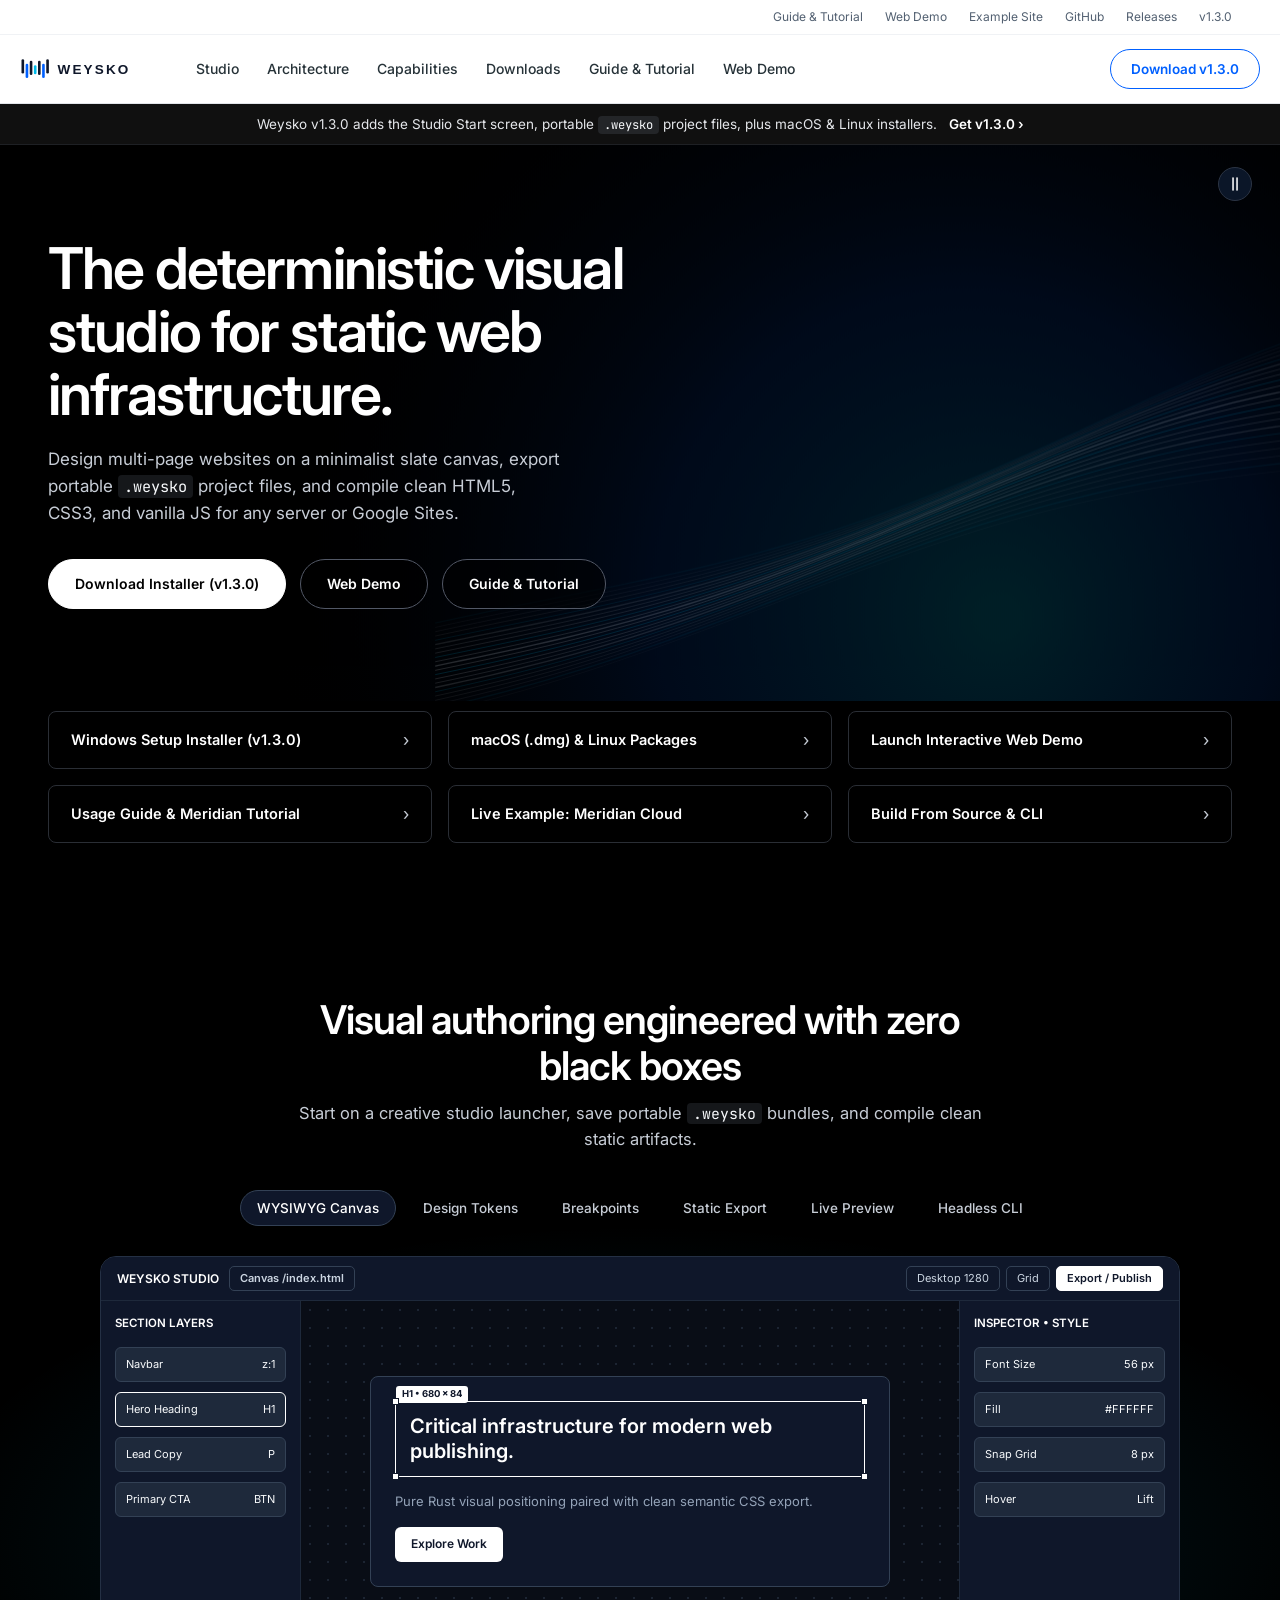
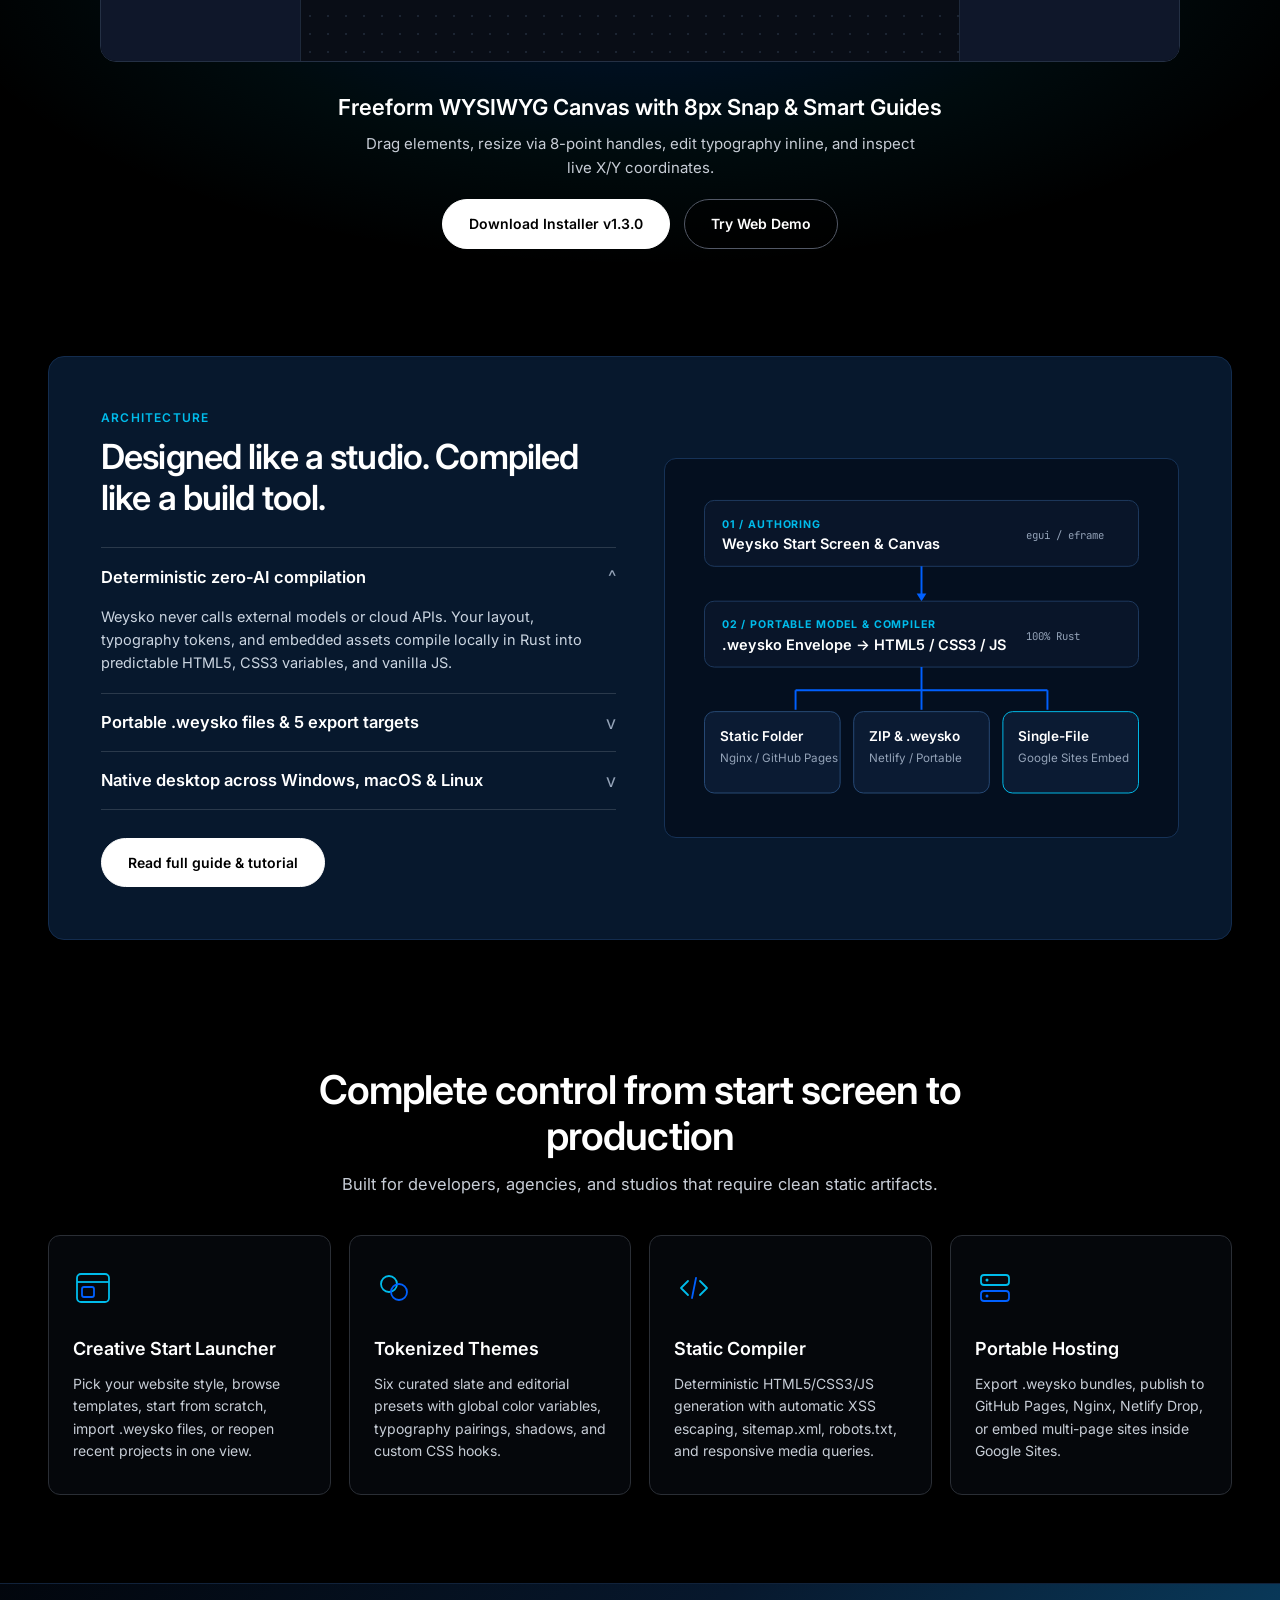
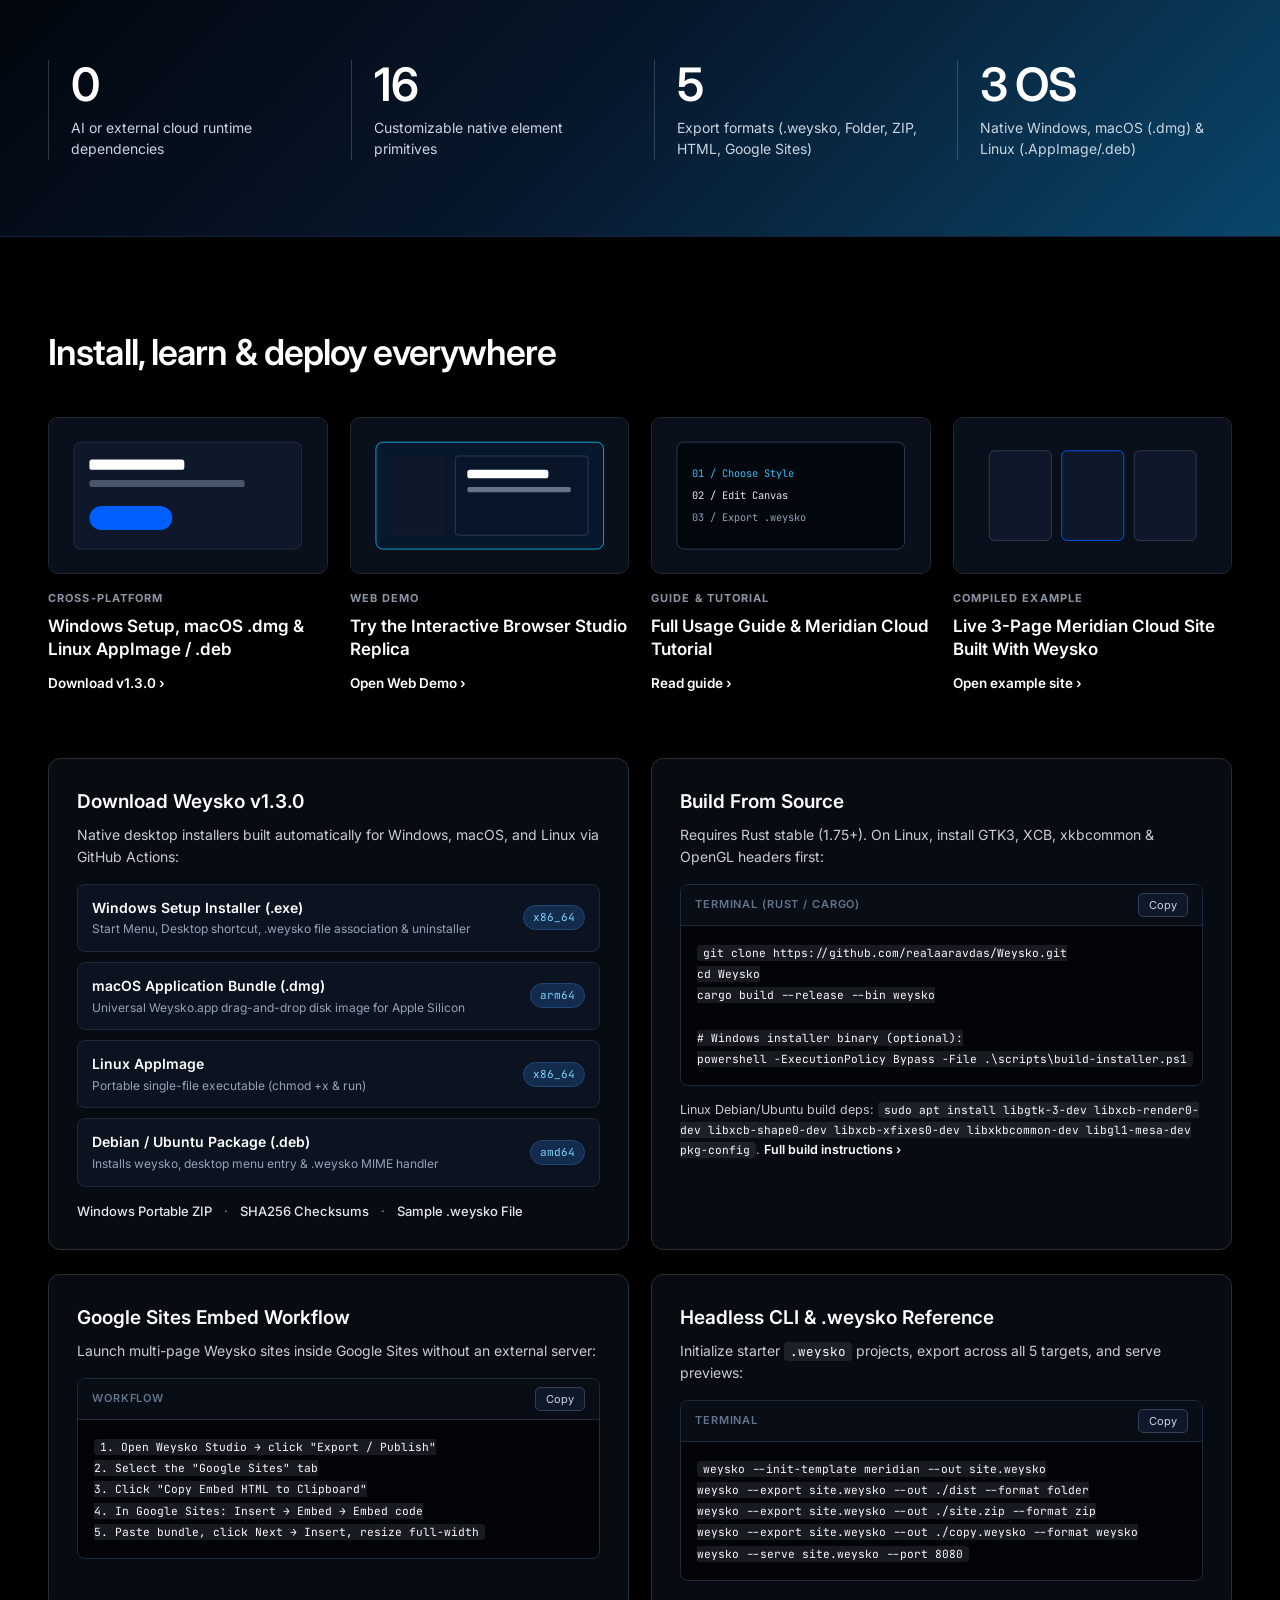
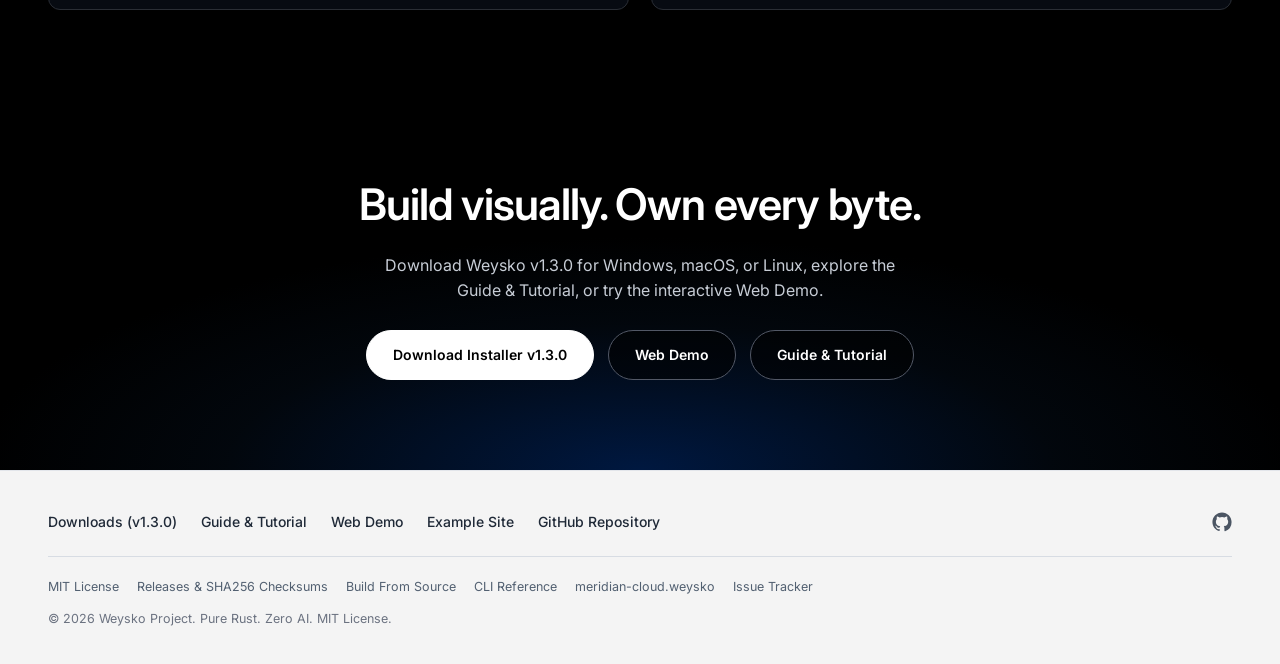
==== commit 5c3d88ee: "feat: release Weysko v1.3.0 with Start screen, .weysko files, cross-platform CI, guide & web demo" ====
--- a/docs/index.html
+++ b/docs/index.html
@@ -16,10 +16,12 @@
   <header class="site-header" id="site-header">
     <div class="header-utility">
       <div class="ws-container header-utility-inner">
+        <a href="guide.html">Guide &amp; Tutorial</a>
+        <a href="demo.html">Web Demo</a>
+        <a href="example-site/index.html">Example Site</a>
         <a href="https://github.com/realaaravdas/Weysko" target="_blank" rel="noopener noreferrer">GitHub</a>
         <a href="https://github.com/realaaravdas/Weysko/releases" target="_blank" rel="noopener noreferrer">Releases</a>
-        <a href="#deployment">Documentation</a>
-        <span>v1.2.0</span>
+        <span>v1.3.0</span>
       </div>
     </div>
     <div class="ws-container header-main-inner">
@@ -31,13 +33,14 @@
           <a href="#studio">Studio</a>
           <a href="#architecture">Architecture</a>
           <a href="#capabilities">Capabilities</a>
-          <a href="#deployment">Deployment</a>
-          <a href="https://github.com/realaaravdas/Weysko" target="_blank" rel="noopener noreferrer">Source</a>
-          <a class="mobile-nav-cta" href="https://github.com/realaaravdas/Weysko/releases/download/v1.2.0/weysko-v1.2.0-windows-x86_64-setup.exe">Download Installer v1.2.0</a>
+          <a href="#downloads">Downloads</a>
+          <a href="guide.html">Guide &amp; Tutorial</a>
+          <a href="demo.html">Web Demo</a>
+          <a class="mobile-nav-cta" href="https://github.com/realaaravdas/Weysko/releases/download/v1.3.0/weysko-v1.3.0-windows-x86_64-setup.exe">Download Installer v1.3.0</a>
         </nav>
       </div>
       <div class="header-right">
-        <a class="btn-outline-enterprise" href="https://github.com/realaaravdas/Weysko/releases/download/v1.2.0/weysko-v1.2.0-windows-x86_64-setup.exe">Download v1.2.0</a>
+        <a class="btn-outline-enterprise" href="https://github.com/realaaravdas/Weysko/releases/download/v1.3.0/weysko-v1.3.0-windows-x86_64-setup.exe">Download v1.3.0</a>
         <button class="mobile-menu-btn" id="mobile-menu-btn" type="button" aria-label="Toggle navigation" aria-expanded="false" aria-controls="main-nav">
           <svg class="icon-menu" width="20" height="20" viewBox="0 0 20 20" fill="none" aria-hidden="true">
             <path d="M3 5.5H17M3 10H17M3 14.5H17" stroke="currentColor" stroke-width="1.75" stroke-linecap="round"/>
@@ -52,8 +55,8 @@
 
   <!-- Dark Announcement Strip -->
   <div class="announcement-strip" id="top">
-    Weysko v1.2.0 is now available with a native Windows Setup Installer, Start Menu shortcuts &amp; uninstaller.
-    <a href="https://github.com/realaaravdas/Weysko/releases/download/v1.2.0/weysko-v1.2.0-windows-x86_64-setup.exe">Download installer &rsaquo;</a>
+    Weysko v1.3.0 adds the Studio Start screen, portable <code>.weysko</code> project files, plus macOS &amp; Linux installers.
+    <a href="#downloads">Get v1.3.0 &rsaquo;</a>
   </div>
 
   <!-- Full-Bleed Dark Hero -->
@@ -63,10 +66,11 @@
     <div class="ws-container">
       <div class="hero-content">
         <h1 class="hero-title">The deterministic visual studio for static web infrastructure.</h1>
-        <p class="hero-subtitle">Design multi-page websites on a minimalist slate canvas, customize every token and breakpoint, and compile clean HTML5, CSS3, and vanilla JS for any server or Google Sites.</p>
+        <p class="hero-subtitle">Design multi-page websites on a minimalist slate canvas, export portable <code>.weysko</code> project files, and compile clean HTML5, CSS3, and vanilla JS for any server or Google Sites.</p>
         <div class="hero-actions">
-          <a class="pill-btn-white" href="https://github.com/realaaravdas/Weysko/releases/download/v1.2.0/weysko-v1.2.0-windows-x86_64-setup.exe">Download Installer (Windows)</a>
-          <a class="pill-btn-ghost" href="https://github.com/realaaravdas/Weysko" target="_blank" rel="noopener noreferrer">Explore on GitHub</a>
+          <a class="pill-btn-white" href="https://github.com/realaaravdas/Weysko/releases/download/v1.3.0/weysko-v1.3.0-windows-x86_64-setup.exe">Download Installer (v1.3.0)</a>
+          <a class="pill-btn-ghost" href="demo.html">Web Demo</a>
+          <a class="pill-btn-ghost" href="guide.html">Guide &amp; Tutorial</a>
         </div>
       </div>
     </div>
@@ -76,28 +80,28 @@
   <section class="quick-tiles-section">
     <div class="ws-container">
       <div class="quick-tiles-grid">
-        <a class="quick-tile" href="https://github.com/realaaravdas/Weysko/releases/download/v1.2.0/weysko-v1.2.0-windows-x86_64-setup.exe">
-          <span>Windows Setup Installer (v1.2.0)</span>
+        <a class="quick-tile" href="https://github.com/realaaravdas/Weysko/releases/download/v1.3.0/weysko-v1.3.0-windows-x86_64-setup.exe">
+          <span>Windows Setup Installer (v1.3.0)</span>
           <span class="chev">&rsaquo;</span>
         </a>
-        <a class="quick-tile" href="#deployment">
-          <span>Google Sites Embed Guide</span>
+        <a class="quick-tile" href="#downloads">
+          <span>macOS (.dmg) &amp; Linux Packages</span>
           <span class="chev">&rsaquo;</span>
         </a>
-        <a class="quick-tile" href="#deployment">
-          <span>Headless CLI Reference</span>
+        <a class="quick-tile" href="demo.html">
+          <span>Launch Interactive Web Demo</span>
           <span class="chev">&rsaquo;</span>
         </a>
-        <a class="quick-tile" href="#studio">
-          <span>Interactive Studio Preview</span>
+        <a class="quick-tile" href="guide.html">
+          <span>Usage Guide &amp; Meridian Tutorial</span>
           <span class="chev">&rsaquo;</span>
         </a>
-        <a class="quick-tile" href="#capabilities">
-          <span>16 Native Elements &amp; Themes</span>
+        <a class="quick-tile" href="example-site/index.html">
+          <span>Live Example: Meridian Cloud</span>
           <span class="chev">&rsaquo;</span>
         </a>
-        <a class="quick-tile" href="https://github.com/realaaravdas/Weysko" target="_blank" rel="noopener noreferrer">
-          <span>Source Repository</span>
+        <a class="quick-tile" href="#build-source">
+          <span>Build From Source &amp; CLI</span>
           <span class="chev">&rsaquo;</span>
         </a>
       </div>
@@ -109,7 +113,7 @@
     <div class="ws-container">
       <div class="section-heading-center">
         <h2>Visual authoring engineered with zero black boxes</h2>
-        <p>Every position, CSS variable, and exported asset remains transparent, deterministic, and portable.</p>
+        <p>Start on a creative studio launcher, save portable <code>.weysko</code> bundles, and compile clean static artifacts.</p>
       </div>
 
       <div class="showcase-tabs" role="tablist" aria-label="Studio capabilities">
@@ -126,7 +130,10 @@
       <div class="showcase-caption">
         <h3 id="showcase-title">Freeform WYSIWYG Canvas with 8px Snap &amp; Smart Guides</h3>
         <p id="showcase-desc">Drag elements, resize via 8-point handles, edit typography inline, and inspect live X/Y coordinates.</p>
-        <a class="pill-btn-white" id="showcase-cta" href="https://github.com/realaaravdas/Weysko/releases/download/v1.2.0/weysko-v1.2.0-windows-x86_64-setup.exe">Download Installer v1.2.0</a>
+        <div class="hero-actions hero-actions--center">
+          <a class="pill-btn-white" id="showcase-cta" href="https://github.com/realaaravdas/Weysko/releases/download/v1.3.0/weysko-v1.3.0-windows-x86_64-setup.exe">Download Installer v1.3.0</a>
+          <a class="pill-btn-ghost" href="demo.html">Try Web Demo</a>
+        </div>
       </div>
     </div>
   </section>
@@ -150,40 +157,40 @@
             </div>
             <div class="accordion-item">
               <button class="accordion-trigger" type="button" aria-expanded="false">
-                <span>Deploy to any server or Google Sites</span>
+                <span>Portable .weysko files &amp; 5 export targets</span>
                 <span class="acc-icon">v</span>
               </button>
               <div class="accordion-body">
-                Export multi-page folders for Nginx, Apache, S3, or GitHub Pages, package a ZIP for Netlify Drop, or copy a single-file bundle with inline routing directly into Google Sites.
+                Save or exchange complete sites in portable <code>.weysko</code> format, export multi-page folders for Nginx or GitHub Pages, create a ZIP for Netlify Drop, or copy a single-file bundle into Google Sites.
               </div>
             </div>
             <div class="accordion-item">
               <button class="accordion-trigger" type="button" aria-expanded="false">
-                <span>Native Rust desktop performance</span>
+                <span>Native desktop across Windows, macOS &amp; Linux</span>
                 <span class="acc-icon">v</span>
               </button>
               <div class="accordion-body">
-                Built on egui/eframe and tiny_http with zero Electron or Node.js runtime overhead. Ships as a single standalone executable with an embedded live preview server.
+                Built on egui/eframe and tiny_http with zero Electron or Node.js runtime overhead. Available as a Windows Setup Installer, macOS Apple Silicon <code>.dmg</code>, and Linux <code>.AppImage</code> &amp; <code>.deb</code>.
               </div>
             </div>
           </div>
-          <a class="pill-btn-white" href="#deployment">Read deployment guide</a>
+          <a class="pill-btn-white" href="guide.html">Read full guide &amp; tutorial</a>
         </div>
 
         <div class="architecture-diagram">
           <svg viewBox="0 0 480 340" width="100%" fill="none" xmlns="http://www.w3.org/2000/svg" aria-label="Weysko compilation pipeline">
             <rect x="16" y="18" width="448" height="68" rx="10" fill="#091529" stroke="#1E3A5F"/>
             <text x="34" y="46" fill="#00BCEB" font-family="Inter, sans-serif" font-size="11" font-weight="700" letter-spacing="0.08em">01 / AUTHORING</text>
-            <text x="34" y="68" fill="#FFFFFF" font-family="Inter, sans-serif" font-size="15" font-weight="600">Weysko Visual Canvas &amp; Inspector</text>
-            <text x="350" y="58" fill="#94A3B8" font-family="JetBrains Mono, monospace" font-size="11">egui / eframe</text>
+            <text x="34" y="68" fill="#FFFFFF" font-family="Inter, sans-serif" font-size="15" font-weight="600">Weysko Start Screen &amp; Canvas</text>
+            <text x="348" y="58" fill="#94A3B8" font-family="JetBrains Mono, monospace" font-size="11">egui / eframe</text>
 
             <path d="M240 86 V118" stroke="#0060FF" stroke-width="2"/>
             <polygon points="235,114 245,114 240,122" fill="#0060FF"/>
 
             <rect x="16" y="122" width="448" height="68" rx="10" fill="#091529" stroke="#1E3A5F"/>
-            <text x="34" y="150" fill="#00BCEB" font-family="Inter, sans-serif" font-size="11" font-weight="700" letter-spacing="0.08em">02 / MODEL &amp; COMPILER</text>
-            <text x="34" y="172" fill="#FFFFFF" font-family="Inter, sans-serif" font-size="15" font-weight="600">SiteProject JSON &rarr; HTML5 / CSS3 / JS</text>
-            <text x="350" y="162" fill="#94A3B8" font-family="JetBrains Mono, monospace" font-size="11">100% Rust</text>
+            <text x="34" y="150" fill="#00BCEB" font-family="Inter, sans-serif" font-size="11" font-weight="700" letter-spacing="0.08em">02 / PORTABLE MODEL &amp; COMPILER</text>
+            <text x="34" y="172" fill="#FFFFFF" font-family="Inter, sans-serif" font-size="15" font-weight="600">.weysko Envelope &rarr; HTML5 / CSS3 / JS</text>
+            <text x="348" y="162" fill="#94A3B8" font-family="JetBrains Mono, monospace" font-size="11">100% Rust</text>
 
             <path d="M240 190 V214 M110 214 H370 M110 214 V234 M240 214 V234 M370 214 V234" stroke="#0060FF" stroke-width="2"/>
 
@@ -192,8 +199,8 @@
             <text x="32" y="288" fill="#94A3B8" font-family="Inter, sans-serif" font-size="12">Nginx / GitHub Pages</text>
 
             <rect x="170" y="236" width="140" height="84" rx="10" fill="#0B1B33" stroke="#284B77"/>
-            <text x="186" y="266" fill="#FFFFFF" font-family="Inter, sans-serif" font-size="14" font-weight="600">ZIP Bundle</text>
-            <text x="186" y="288" fill="#94A3B8" font-family="Inter, sans-serif" font-size="12">Netlify / Cloudflare</text>
+            <text x="186" y="266" fill="#FFFFFF" font-family="Inter, sans-serif" font-size="14" font-weight="600">ZIP &amp; .weysko</text>
+            <text x="186" y="288" fill="#94A3B8" font-family="Inter, sans-serif" font-size="12">Netlify / Portable</text>
 
             <rect x="324" y="236" width="140" height="84" rx="10" fill="#0B1B33" stroke="#00BCEB"/>
             <text x="340" y="266" fill="#FFFFFF" font-family="Inter, sans-serif" font-size="14" font-weight="600">Single-File</text>
@@ -208,7 +215,7 @@
   <section class="capabilities-section" id="capabilities">
     <div class="ws-container">
       <div class="section-heading-center">
-        <h2>Complete control from canvas to production</h2>
+        <h2>Complete control from start screen to production</h2>
         <p>Built for developers, agencies, and studios that require clean static artifacts.</p>
       </div>
       <div class="cap-grid">
@@ -218,8 +225,8 @@
             <line x1="4" y1="14" x2="36" y2="14" stroke="currentColor" stroke-width="1.8"/>
             <rect x="9" y="19" width="12" height="10" rx="2" stroke="#0060FF" stroke-width="1.8"/>
           </svg>
-          <h3>Visual Canvas</h3>
-          <p>Freeform 8px grid snapping, smart alignment guides, 8-point resize handles, right-click actions, and inline text editing.</p>
+          <h3>Creative Start Launcher</h3>
+          <p>Pick your website style, browse templates, start from scratch, import .weysko files, or reopen recent projects in one view.</p>
         </div>
         <div class="cap-card">
           <svg class="cap-icon" viewBox="0 0 40 40" fill="none">
@@ -246,7 +253,7 @@
             <circle cx="12" cy="28" r="1.5" fill="#0060FF"/>
           </svg>
           <h3>Portable Hosting</h3>
-          <p>Publish to GitHub Pages, Nginx, Netlify Drop, Cloudflare Pages, or embed multi-page sites inside Google Sites.</p>
+          <p>Export .weysko bundles, publish to GitHub Pages, Nginx, Netlify Drop, or embed multi-page sites inside Google Sites.</p>
         </div>
       </div>
     </div>
@@ -265,22 +272,22 @@
           <div class="metric-label">Customizable native element primitives</div>
         </div>
         <div class="metric-item">
-          <div class="metric-value">4</div>
-          <div class="metric-label">Deployment targets including Google Sites</div>
+          <div class="metric-value">5</div>
+          <div class="metric-label">Export formats (.weysko, Folder, ZIP, HTML, Google Sites)</div>
         </div>
         <div class="metric-item">
-          <div class="metric-value">100%</div>
-          <div class="metric-label">Pure Rust desktop studio &amp; static compiler</div>
-        </div>
-      </div>
-    </div>
-  </section>
-
-  <!-- Resources & Deployment Reference -->
+          <div class="metric-value">3 OS</div>
+          <div class="metric-label">Native Windows, macOS (.dmg) &amp; Linux (.AppImage/.deb)</div>
+        </div>
+      </div>
+    </div>
+  </section>
+
+  <!-- Downloads, Resources & Deployment Reference -->
   <section class="resources-section" id="deployment">
     <div class="ws-container">
       <div class="section-header-row">
-        <h2>Deploy everywhere with predictable tooling</h2>
+        <h2>Install, learn &amp; deploy everywhere</h2>
       </div>
 
       <div class="editorial-grid">
@@ -294,24 +301,25 @@
               <rect x="46" y="102" width="96" height="28" rx="14" fill="#0060FF"/>
             </svg>
           </div>
-          <div class="editorial-eyebrow">INSTALLER</div>
-          <h3>Weysko v1.2.0 Windows Setup Wizard, Shortcuts &amp; Uninstaller</h3>
-          <a class="editorial-link" href="https://github.com/realaaravdas/Weysko/releases/download/v1.2.0/weysko-v1.2.0-windows-x86_64-setup.exe">Download setup.exe &rsaquo;</a>
+          <div class="editorial-eyebrow">CROSS-PLATFORM</div>
+          <h3>Windows Setup, macOS .dmg &amp; Linux AppImage / .deb</h3>
+          <a class="editorial-link" href="#downloads">Download v1.3.0 &rsaquo;</a>
         </div>
 
         <div class="editorial-card">
           <div class="editorial-thumb">
             <svg viewBox="0 0 320 180" width="100%" height="100%" fill="none">
               <rect width="320" height="180" fill="#090F1B"/>
-              <rect x="34" y="28" width="252" height="124" rx="8" fill="#07182D" stroke="#00BCEB"/>
-              <text x="54" y="76" fill="#00BCEB" font-family="JetBrains Mono, monospace" font-size="13">&lt;style&gt;...&lt;/style&gt;</text>
-              <text x="54" y="102" fill="#FFFFFF" font-family="JetBrains Mono, monospace" font-size="13">data:image/png;base64</text>
-              <text x="54" y="128" fill="#94A3B8" font-family="JetBrains Mono, monospace" font-size="13">&lt;script&gt;SPA Router&lt;/script&gt;</text>
+              <rect x="28" y="28" width="264" height="124" rx="8" fill="#07182D" stroke="#00BCEB"/>
+              <rect x="44" y="44" width="64" height="92" rx="4" fill="#0F172A"/>
+              <rect x="120" y="44" width="154" height="92" rx="4" fill="#091529" stroke="#334155"/>
+              <rect x="134" y="60" width="94" height="10" rx="3" fill="#FFFFFF"/>
+              <rect x="134" y="80" width="120" height="6" rx="2" fill="#64748B"/>
             </svg>
           </div>
-          <div class="editorial-eyebrow">GOOGLE SITES</div>
-          <h3>Self-Contained Single-File HTML Embed Workflow</h3>
-          <a class="editorial-link" href="#google-sites-guide">View steps &rsaquo;</a>
+          <div class="editorial-eyebrow">WEB DEMO</div>
+          <h3>Try the Interactive Browser Studio Replica</h3>
+          <a class="editorial-link" href="demo.html">Open Web Demo &rsaquo;</a>
         </div>
 
         <div class="editorial-card">
@@ -319,14 +327,14 @@
             <svg viewBox="0 0 320 180" width="100%" height="100%" fill="none">
               <rect width="320" height="180" fill="#090F1B"/>
               <rect x="28" y="28" width="264" height="124" rx="8" fill="#02060D" stroke="#334155"/>
-              <text x="46" y="68" fill="#38BDF8" font-family="JetBrains Mono, monospace" font-size="12">$ weysko --export</text>
-              <text x="46" y="94" fill="#E2E8F0" font-family="JetBrains Mono, monospace" font-size="12">  template:saas --format zip</text>
-              <text x="46" y="120" fill="#94A3B8" font-family="JetBrains Mono, monospace" font-size="12">Exported 9 files (65 KB)</text>
+              <text x="46" y="68" fill="#38BDF8" font-family="JetBrains Mono, monospace" font-size="12">01 / Choose Style</text>
+              <text x="46" y="94" fill="#E2E8F0" font-family="JetBrains Mono, monospace" font-size="12">02 / Edit Canvas</text>
+              <text x="46" y="120" fill="#94A3B8" font-family="JetBrains Mono, monospace" font-size="12">03 / Export .weysko</text>
             </svg>
           </div>
-          <div class="editorial-eyebrow">AUTOMATION</div>
-          <h3>Headless CLI Flags for CI/CD &amp; Static Pipelines</h3>
-          <a class="editorial-link" href="#cli-guide">View CLI commands &rsaquo;</a>
+          <div class="editorial-eyebrow">GUIDE &amp; TUTORIAL</div>
+          <h3>Full Usage Guide &amp; Meridian Cloud Tutorial</h3>
+          <a class="editorial-link" href="guide.html">Read guide &rsaquo;</a>
         </div>
 
         <div class="editorial-card">
@@ -338,9 +346,72 @@
               <rect x="208" y="38" width="72" height="104" rx="6" fill="#0F172A" stroke="#334155"/>
             </svg>
           </div>
-          <div class="editorial-eyebrow">OPEN SOURCE</div>
-          <h3>MIT-Licensed Pure Rust Architecture on GitHub</h3>
-          <a class="editorial-link" href="https://github.com/realaaravdas/Weysko" target="_blank" rel="noopener noreferrer">Inspect source &rsaquo;</a>
+          <div class="editorial-eyebrow">COMPILED EXAMPLE</div>
+          <h3>Live 3-Page Meridian Cloud Site Built With Weysko</h3>
+          <a class="editorial-link" href="example-site/index.html">Open example site &rsaquo;</a>
+        </div>
+      </div>
+
+      <!-- Cross-Platform Downloads & Build From Source -->
+      <div class="reference-grid download-build-grid" id="downloads">
+        <div class="ref-panel">
+          <h3>Download Weysko v1.3.0</h3>
+          <p>Native desktop installers built automatically for Windows, macOS, and Linux via GitHub Actions:</p>
+          <div class="download-matrix">
+            <a class="download-item" href="https://github.com/realaaravdas/Weysko/releases/download/v1.3.0/weysko-v1.3.0-windows-x86_64-setup.exe">
+              <div>
+                <strong>Windows Setup Installer (.exe)</strong>
+                <span>Start Menu, Desktop shortcut, .weysko file association &amp; uninstaller</span>
+              </div>
+              <span class="dl-tag">x86_64</span>
+            </a>
+            <a class="download-item" href="https://github.com/realaaravdas/Weysko/releases/download/v1.3.0/weysko-v1.3.0-macos-arm64.dmg">
+              <div>
+                <strong>macOS Application Bundle (.dmg)</strong>
+                <span>Universal Weysko.app drag-and-drop disk image for Apple Silicon</span>
+              </div>
+              <span class="dl-tag">arm64</span>
+            </a>
+            <a class="download-item" href="https://github.com/realaaravdas/Weysko/releases/download/v1.3.0/weysko-v1.3.0-linux-x86_64.AppImage">
+              <div>
+                <strong>Linux AppImage</strong>
+                <span>Portable single-file executable (chmod +x &amp; run)</span>
+              </div>
+              <span class="dl-tag">x86_64</span>
+            </a>
+            <a class="download-item" href="https://github.com/realaaravdas/Weysko/releases/download/v1.3.0/weysko-v1.3.0-linux-x86_64.deb">
+              <div>
+                <strong>Debian / Ubuntu Package (.deb)</strong>
+                <span>Installs weysko, desktop menu entry &amp; .weysko MIME handler</span>
+              </div>
+              <span class="dl-tag">amd64</span>
+            </a>
+          </div>
+          <div class="download-sublinks">
+            <a href="https://github.com/realaaravdas/Weysko/releases/download/v1.3.0/weysko-v1.3.0-windows-x86_64-portable.zip">Windows Portable ZIP</a>
+            <span>&middot;</span>
+            <a href="https://github.com/realaaravdas/Weysko/releases/download/v1.3.0/SHA256SUMS.txt" target="_blank" rel="noopener noreferrer">SHA256 Checksums</a>
+            <span>&middot;</span>
+            <a href="examples/meridian-cloud.weysko" download>Sample .weysko File</a>
+          </div>
+        </div>
+
+        <div class="ref-panel" id="build-source">
+          <h3>Build From Source</h3>
+          <p>Requires Rust stable (1.75+). On Linux, install GTK3, XCB, xkbcommon &amp; OpenGL headers first:</p>
+          <div class="code-block">
+            <div class="code-block-head">
+              <span>TERMINAL (RUST / CARGO)</span>
+              <button class="copy-code-btn" type="button">Copy</button>
+            </div>
+            <pre class="code-pre"><code>git clone https://github.com/realaaravdas/Weysko.git
+cd Weysko
+cargo build --release --bin weysko
+
+# Windows installer binary (optional):
+powershell -ExecutionPolicy Bypass -File .\scripts\build-installer.ps1</code></pre>
+          </div>
+          <p class="source-note">Linux Debian/Ubuntu build deps: <code>sudo apt install libgtk-3-dev libxcb-render0-dev libxcb-shape0-dev libxcb-xfixes0-dev libxkbcommon-dev libgl1-mesa-dev pkg-config</code>. <a class="inline-link" href="guide.html#build-from-source">Full build instructions &rsaquo;</a></p>
         </div>
       </div>
 
@@ -362,17 +433,18 @@
         </div>
 
         <div class="ref-panel" id="cli-guide">
-          <h3>Headless CLI Reference</h3>
-          <p>Script templates, multi-target exports, and local HTTP preview from your terminal:</p>
+          <h3>Headless CLI &amp; .weysko Reference</h3>
+          <p>Initialize starter <code>.weysko</code> projects, export across all 5 targets, and serve previews:</p>
           <div class="code-block">
             <div class="code-block-head">
               <span>TERMINAL</span>
               <button class="copy-code-btn" type="button">Copy</button>
             </div>
-            <pre class="code-pre"><code>weysko --init-template saas --out site.weysko.json
-weysko --export site.weysko.json --out ./dist --format folder
-weysko --export site.weysko.json --out ./site.zip --format zip
-weysko --serve site.weysko.json --port 8080</code></pre>
+            <pre class="code-pre"><code>weysko --init-template meridian --out site.weysko
+weysko --export site.weysko --out ./dist --format folder
+weysko --export site.weysko --out ./site.zip --format zip
+weysko --export site.weysko --out ./copy.weysko --format weysko
+weysko --serve site.weysko --port 8080</code></pre>
           </div>
         </div>
       </div>
@@ -383,22 +455,24 @@
   <section class="prefooter-cta">
     <div class="ws-container">
       <h2>Build visually. Own every byte.</h2>
-      <p>Download the Weysko v1.2.0 Windows installer or build directly from source with Cargo.</p>
+      <p>Download Weysko v1.3.0 for Windows, macOS, or Linux, explore the Guide &amp; Tutorial, or try the interactive Web Demo.</p>
       <div class="hero-actions hero-actions--center">
-        <a class="pill-btn-white" href="https://github.com/realaaravdas/Weysko/releases/download/v1.2.0/weysko-v1.2.0-windows-x86_64-setup.exe">Download Installer v1.2.0</a>
-        <a class="pill-btn-ghost" href="https://github.com/realaaravdas/Weysko/releases/latest" target="_blank" rel="noopener noreferrer">Portable ZIP &amp; Checksums</a>
-      </div>
-    </div>
-  </section>
-
-  <!-- Compact Cool-Grey Enterprise Footer -->
+        <a class="pill-btn-white" href="https://github.com/realaaravdas/Weysko/releases/download/v1.3.0/weysko-v1.3.0-windows-x86_64-setup.exe">Download Installer v1.3.0</a>
+        <a class="pill-btn-ghost" href="demo.html">Web Demo</a>
+        <a class="pill-btn-ghost" href="guide.html">Guide &amp; Tutorial</a>
+      </div>
+    </div>
+  </section>
+
+  <!-- Compact Cool-Grey Enterprise Footer (Cisco style) -->
   <footer class="site-footer">
     <div class="ws-container">
       <div class="footer-top">
         <div class="footer-primary-links">
-          <a href="https://github.com/realaaravdas/Weysko/releases/download/v1.2.0/weysko-v1.2.0-windows-x86_64-setup.exe">Download Installer v1.2.0</a>
-          <a href="#deployment">Documentation</a>
-          <a href="#architecture">Architecture</a>
+          <a href="#downloads">Downloads (v1.3.0)</a>
+          <a href="guide.html">Guide &amp; Tutorial</a>
+          <a href="demo.html">Web Demo</a>
+          <a href="example-site/index.html">Example Site</a>
           <a href="https://github.com/realaaravdas/Weysko" target="_blank" rel="noopener noreferrer">GitHub Repository</a>
         </div>
         <div class="footer-icons">
@@ -411,8 +485,9 @@
       <div class="footer-legal-links">
         <a href="https://github.com/realaaravdas/Weysko/blob/main/LICENSE" target="_blank" rel="noopener noreferrer">MIT License</a>
         <a href="https://github.com/realaaravdas/Weysko/releases" target="_blank" rel="noopener noreferrer">Releases &amp; SHA256 Checksums</a>
-        <a href="#cli-guide">CLI Reference</a>
-        <a href="#google-sites-guide">Google Sites Guide</a>
+        <a href="#build-source">Build From Source</a>
+        <a href="guide.html#cli-reference">CLI Reference</a>
+        <a href="examples/meridian-cloud.weysko" download>meridian-cloud.weysko</a>
         <a href="https://github.com/realaaravdas/Weysko/issues" target="_blank" rel="noopener noreferrer">Issue Tracker</a>
       </div>
 
--- a/docs/styles.css
+++ b/docs/styles.css
@@ -142,7 +142,8 @@
   transition: color 0.16s ease;
 }
 
-.main-nav a:hover {
+.main-nav a:hover,
+.main-nav a.is-active {
   color: var(--blue-primary);
 }
 
@@ -975,6 +976,250 @@
 .copy-code-btn:hover {
   border-color: #ffffff;
   color: #ffffff;
+}
+
+/* Cross-Platform Downloads & Build From Source */
+code {
+  font-family: var(--font-mono);
+  font-size: 0.9em;
+  background: rgba(148, 163, 184, 0.14);
+  padding: 1px 6px;
+  border-radius: 4px;
+  color: #f8fafc;
+}
+
+.download-build-grid {
+  margin-bottom: clamp(18px, 2.5vw, 24px);
+}
+
+.download-matrix {
+  display: flex;
+  flex-direction: column;
+  gap: 10px;
+}
+
+.download-item {
+  display: flex;
+  align-items: center;
+  justify-content: space-between;
+  gap: 14px;
+  padding: 12px 14px;
+  border-radius: 8px;
+  background: #0b1220;
+  border: 1px solid #1e293b;
+  transition: border-color 0.16s ease, background-color 0.16s ease;
+}
+
+.download-item:hover {
+  border-color: var(--cyan-brand);
+  background: #0f172a;
+}
+
+.download-item strong {
+  display: block;
+  font-size: 14px;
+  font-weight: 600;
+  color: #ffffff;
+}
+
+.download-item span {
+  display: block;
+  font-size: 12px;
+  color: #94a3b8;
+  margin-top: 2px;
+}
+
+.dl-tag {
+  flex-shrink: 0;
+  padding: 3px 9px !important;
+  border-radius: 9999px;
+  background: #132c4e;
+  border: 1px solid #1e4677;
+  font-family: var(--font-mono);
+  font-size: 11px !important;
+  color: #7dd3fc !important;
+  margin-top: 0 !important;
+}
+
+.download-sublinks {
+  margin-top: 14px;
+  display: flex;
+  flex-wrap: wrap;
+  gap: 8px 12px;
+  font-size: 13px;
+  color: #94a3b8;
+}
+
+.download-sublinks a {
+  color: #e2e8f0;
+  font-weight: 500;
+}
+
+.download-sublinks a:hover,
+.inline-link:hover {
+  color: var(--cyan-brand);
+  text-decoration: underline;
+}
+
+.source-note {
+  margin: 14px 0 0 !important;
+  font-size: 12.5px !important;
+  line-height: 1.6;
+  color: #94a3b8;
+}
+
+.inline-link {
+  color: #ffffff;
+  font-weight: 600;
+}
+
+/* Subpage & Guide Styles */
+.subpage-hero {
+  background: radial-gradient(ellipse 70% 60% at 50% 0%, rgba(0, 96, 255, 0.2), rgba(0, 0, 0, 0) 72%), var(--bg-black);
+  border-bottom: 1px solid #1a202c;
+  padding: clamp(44px, 6vw, 72px) 0 clamp(36px, 5vw, 56px);
+}
+
+.subpage-eyebrow {
+  font-size: 12px;
+  font-weight: 700;
+  letter-spacing: 0.1em;
+  text-transform: uppercase;
+  color: var(--cyan-brand);
+  margin: 0 0 10px;
+}
+
+.subpage-hero h1 {
+  margin: 0 0 14px;
+  font-size: clamp(1.9rem, 3.8vw, 3rem);
+  font-weight: 600;
+  letter-spacing: -0.028em;
+  line-height: 1.12;
+  max-width: 780px;
+}
+
+.subpage-hero p {
+  margin: 0 0 24px;
+  font-size: clamp(15px, 1.5vw, 17px);
+  color: var(--ink-muted);
+  max-width: 660px;
+}
+
+.guide-section {
+  background: var(--bg-black);
+  padding: clamp(44px, 6vw, 72px) 0;
+  border-bottom: 1px solid #141923;
+}
+
+.guide-section--alt {
+  background: #04070e;
+}
+
+.guide-grid {
+  display: grid;
+  grid-template-columns: repeat(2, minmax(0, 1fr));
+  gap: clamp(16px, 2.2vw, 22px);
+}
+
+.guide-card {
+  background: #070b12;
+  border: 1px solid var(--hairline-dark);
+  border-radius: 12px;
+  padding: clamp(18px, 2.5vw, 26px);
+  min-width: 0;
+}
+
+.guide-card h3 {
+  margin: 0 0 8px;
+  font-size: 18px;
+  font-weight: 600;
+}
+
+.guide-card p,
+.guide-card li {
+  color: var(--ink-muted);
+  font-size: 14px;
+  line-height: 1.65;
+}
+
+.guide-card ul {
+  margin: 10px 0 0;
+  padding-left: 18px;
+}
+
+.tutorial-step-list {
+  display: grid;
+  grid-template-columns: repeat(2, minmax(0, 1fr));
+  gap: clamp(16px, 2.2vw, 22px);
+}
+
+.tutorial-step {
+  background: #071222;
+  border: 1px solid #173052;
+  border-radius: 12px;
+  padding: clamp(18px, 2.5vw, 26px);
+  min-width: 0;
+}
+
+.step-badge {
+  display: inline-block;
+  padding: 3px 10px;
+  border-radius: 9999px;
+  background: rgba(0, 188, 235, 0.14);
+  border: 1px solid rgba(0, 188, 235, 0.4);
+  color: var(--cyan-brand);
+  font-family: var(--font-mono);
+  font-size: 11px;
+  font-weight: 600;
+  margin-bottom: 10px;
+}
+
+.tutorial-step h3 {
+  margin: 0 0 8px;
+  font-size: 18px;
+  font-weight: 600;
+  color: #ffffff;
+}
+
+.tutorial-step p {
+  margin: 0;
+  font-size: 14px;
+  line-height: 1.65;
+  color: #cbd5e1;
+}
+
+.table-scroll {
+  width: 100%;
+  overflow-x: auto;
+  border: 1px solid var(--hairline-dark);
+  border-radius: 10px;
+  background: #070b12;
+}
+
+.shortcuts-table {
+  width: 100%;
+  border-collapse: collapse;
+  font-size: 13.5px;
+  min-width: 460px;
+}
+
+.shortcuts-table th,
+.shortcuts-table td {
+  padding: 12px 16px;
+  text-align: left;
+  border-bottom: 1px solid #1a212e;
+}
+
+.shortcuts-table th {
+  color: #94a3b8;
+  font-size: 11.5px;
+  text-transform: uppercase;
+  letter-spacing: 0.08em;
+  background: #0b111c;
+}
+
+.shortcuts-table tr:last-child td {
+  border-bottom: none;
 }
 
 /* Pre-Footer Horizon CTA */
@@ -1142,7 +1387,9 @@
     color: #ffffff;
   }
   .outcomes-card,
-  .reference-grid {
+  .reference-grid,
+  .guide-grid,
+  .tutorial-step-list {
     grid-template-columns: minmax(0, 1fr);
   }
 }
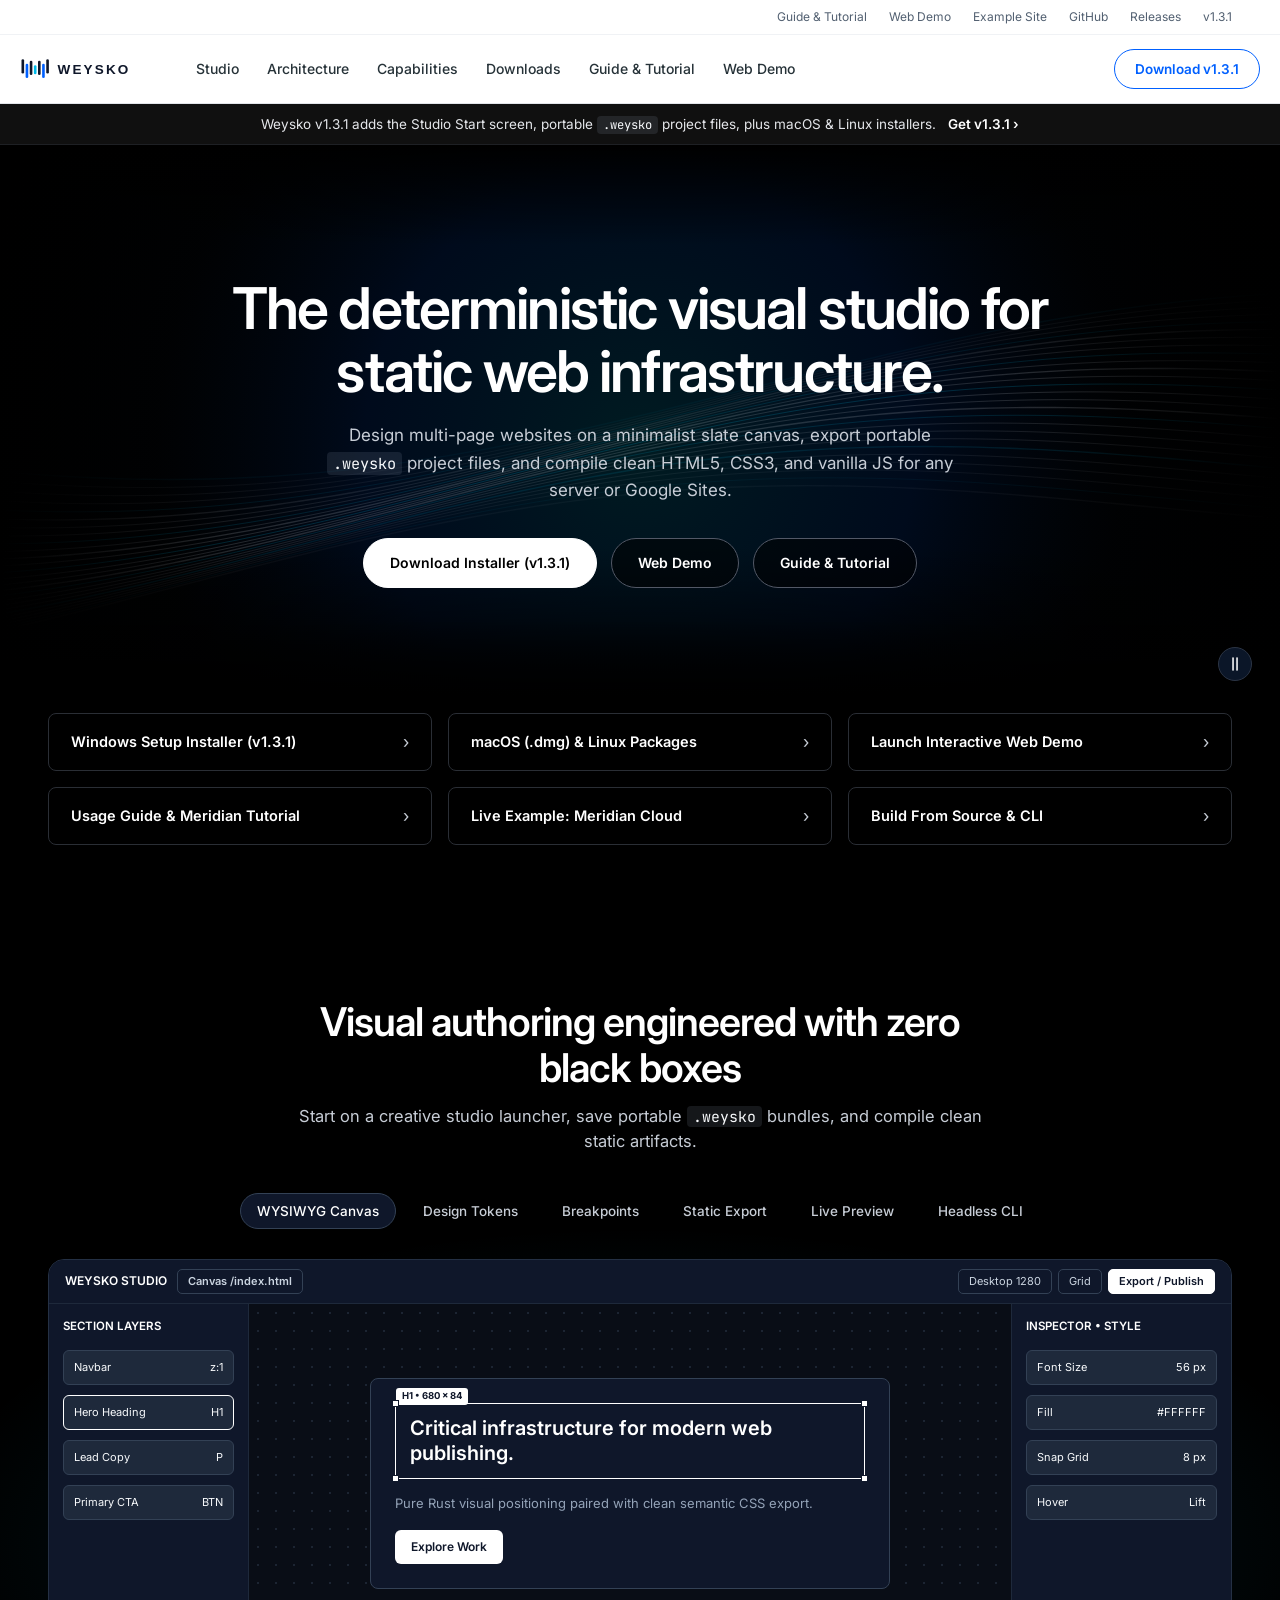
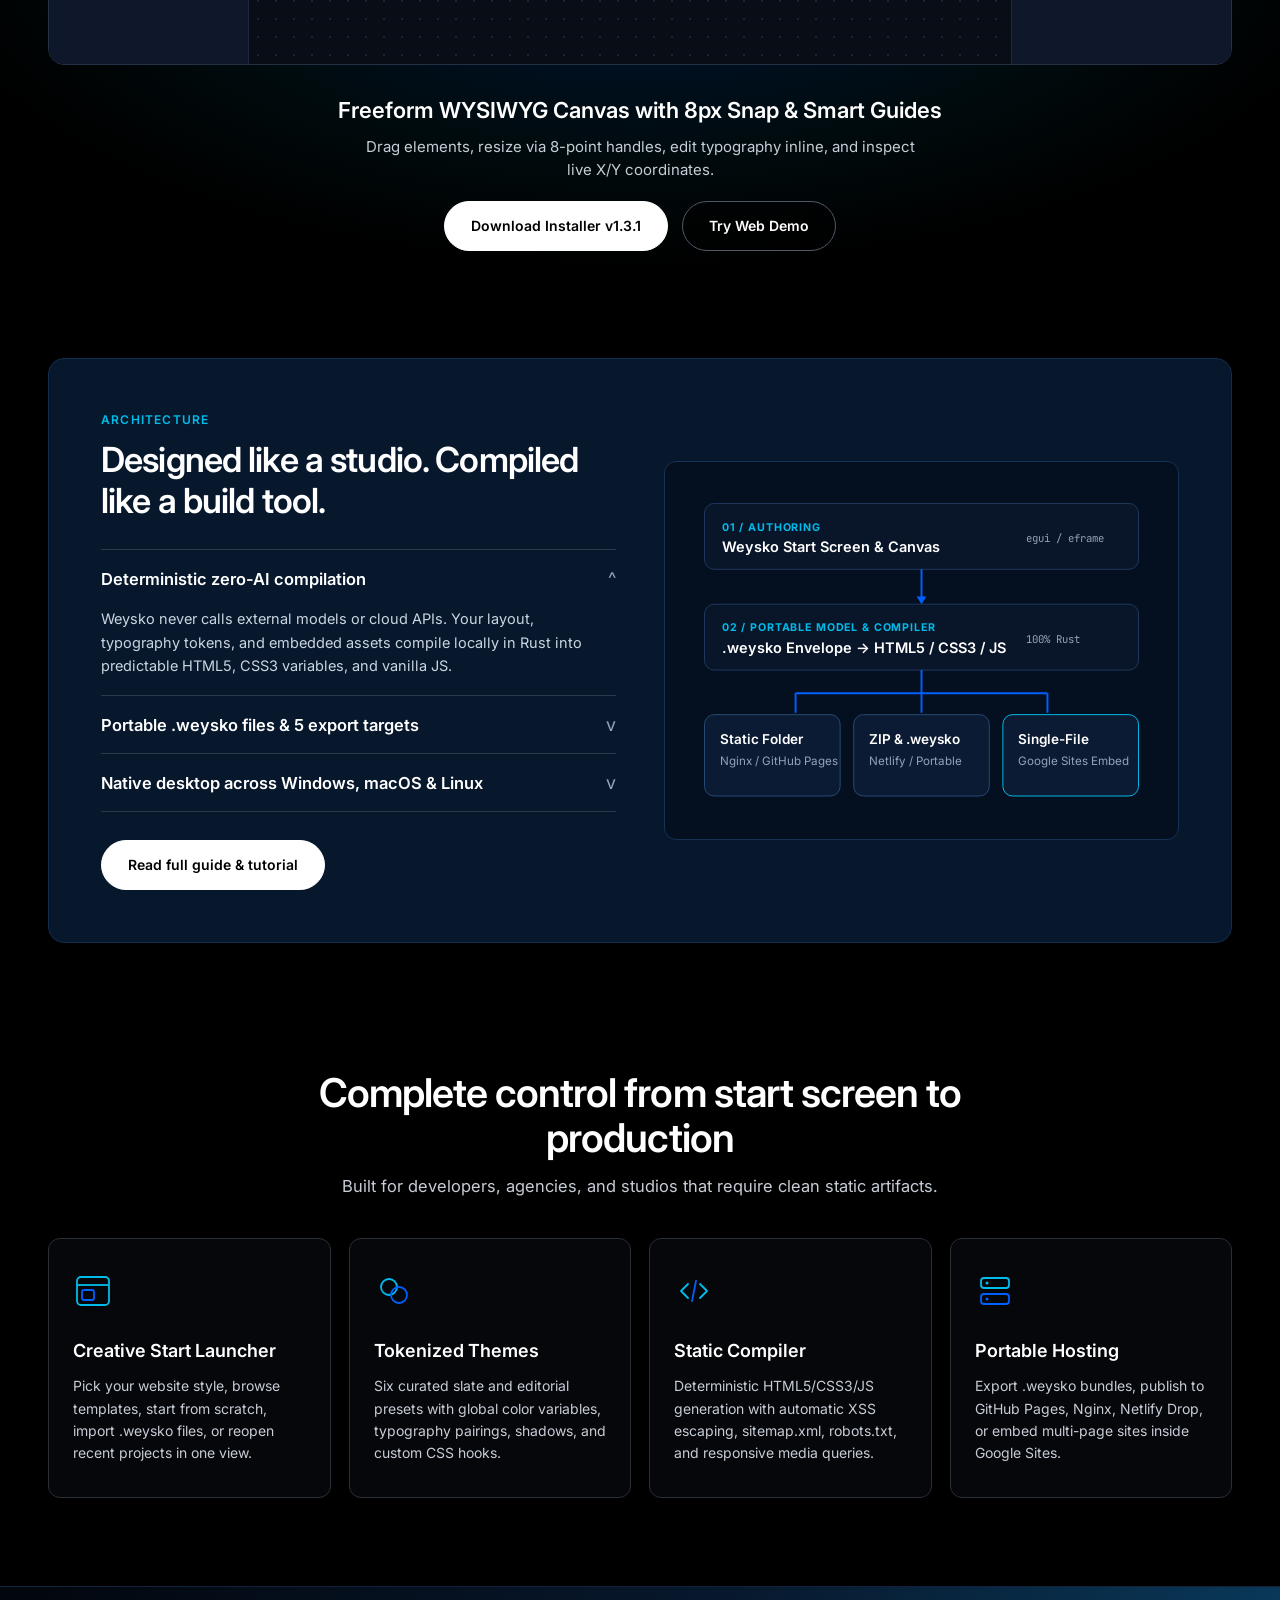
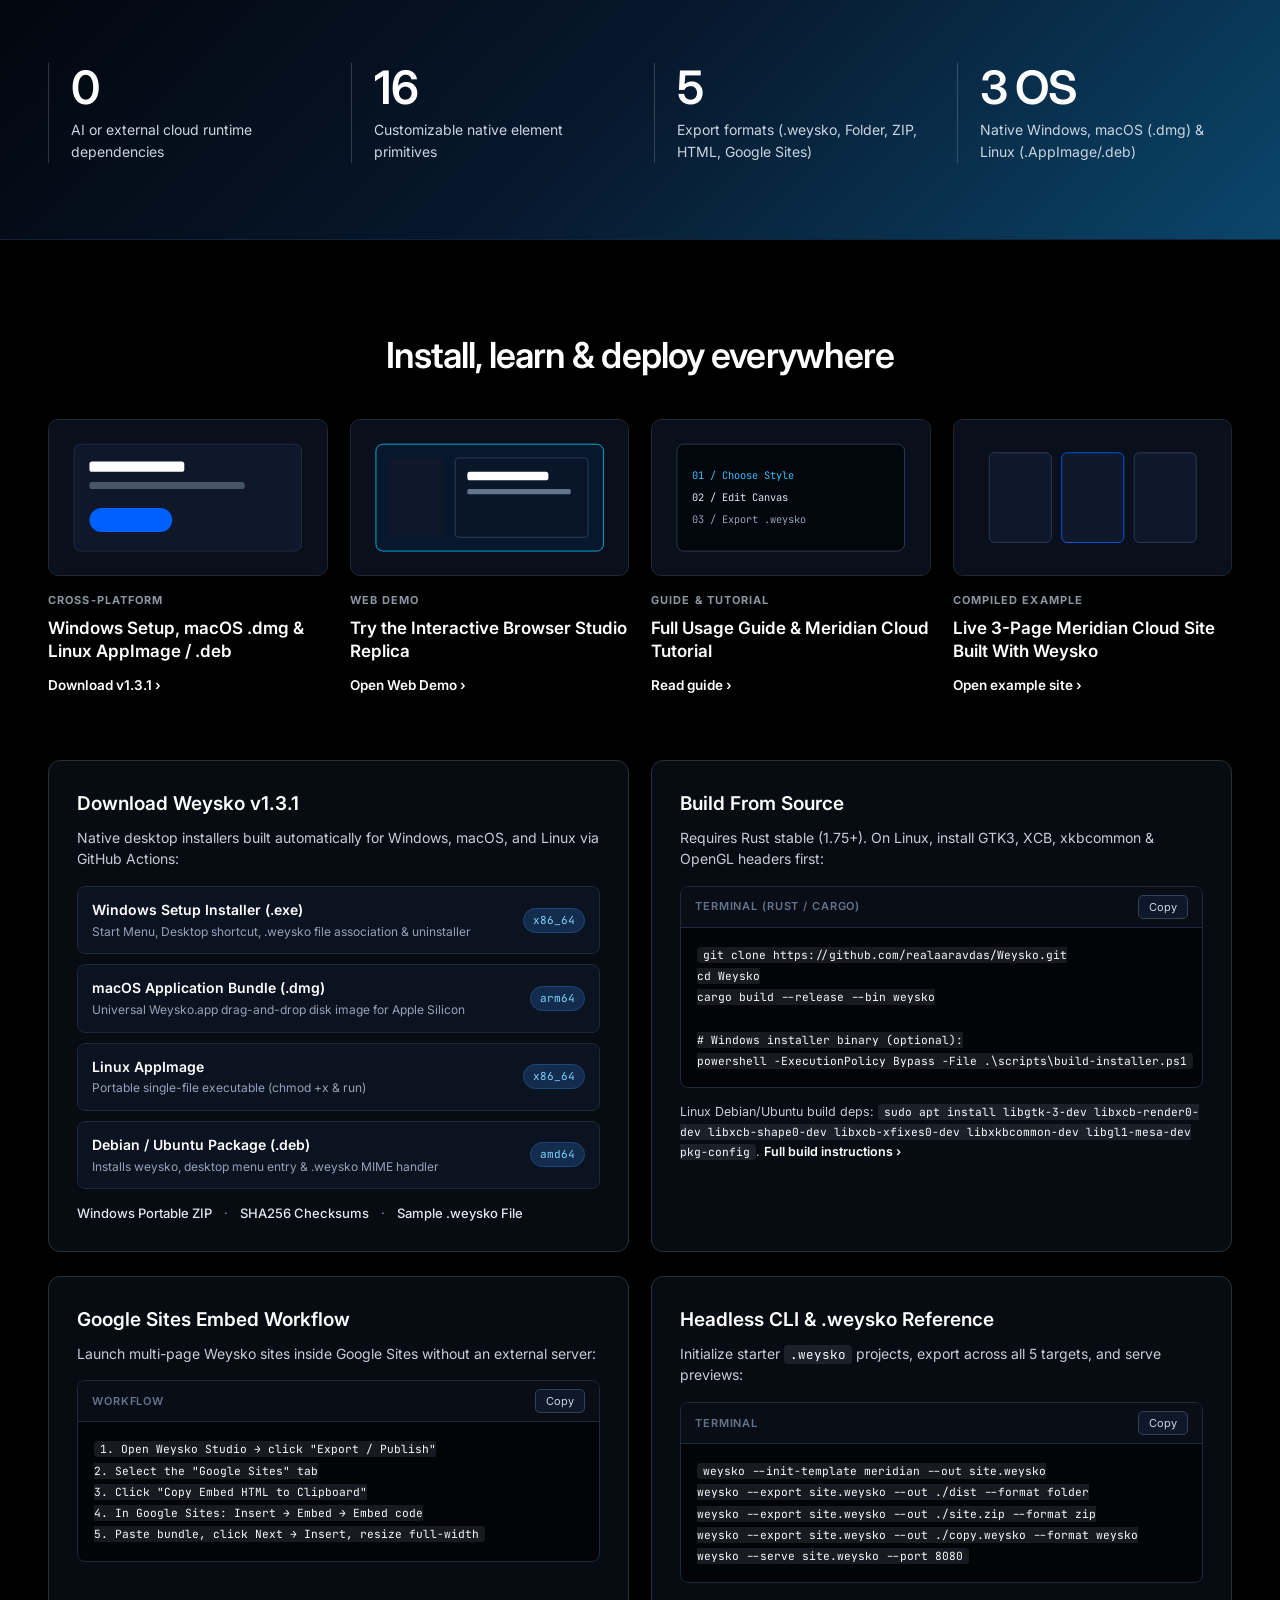
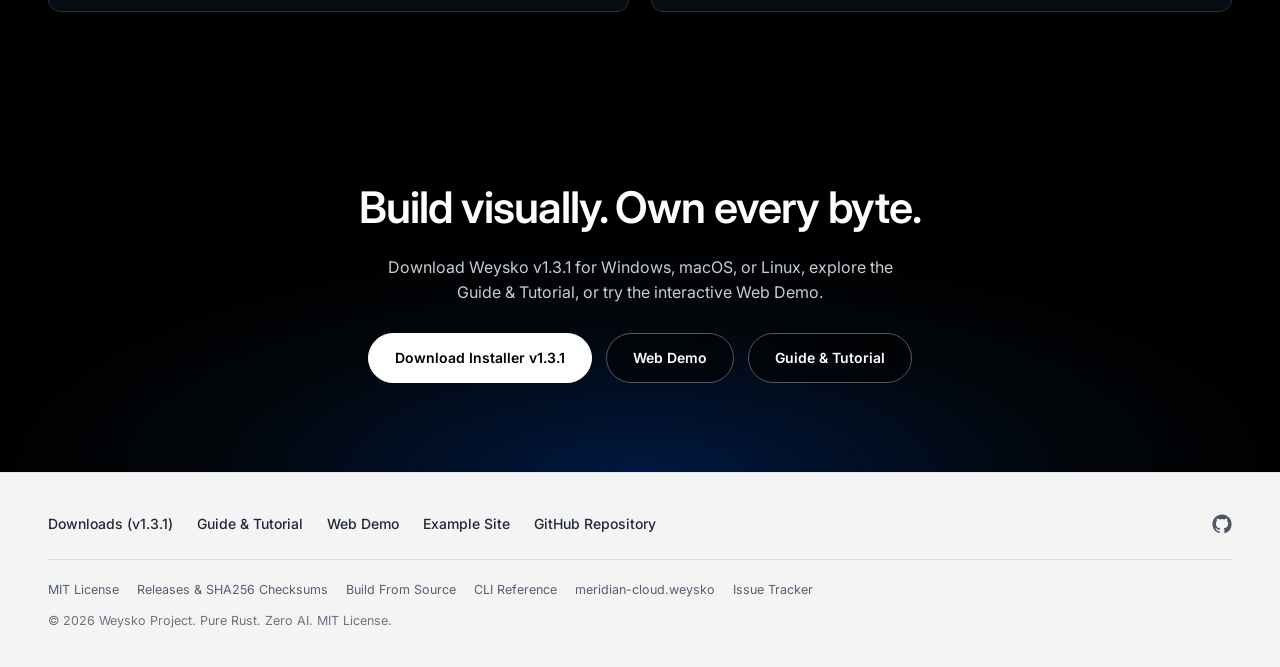
==== commit 26a06f9c: "fix: make Weysko Studio desktop UI responsive at non-fullscreen and resized window sizes (v1.3.1)" ====
--- a/docs/index.html
+++ b/docs/index.html
@@ -21,7 +21,7 @@
         <a href="example-site/index.html">Example Site</a>
         <a href="https://github.com/realaaravdas/Weysko" target="_blank" rel="noopener noreferrer">GitHub</a>
         <a href="https://github.com/realaaravdas/Weysko/releases" target="_blank" rel="noopener noreferrer">Releases</a>
-        <span>v1.3.0</span>
+        <span>v1.3.1</span>
       </div>
     </div>
     <div class="ws-container header-main-inner">
@@ -36,11 +36,11 @@
           <a href="#downloads">Downloads</a>
           <a href="guide.html">Guide &amp; Tutorial</a>
           <a href="demo.html">Web Demo</a>
-          <a class="mobile-nav-cta" href="https://github.com/realaaravdas/Weysko/releases/download/v1.3.0/weysko-v1.3.0-windows-x86_64-setup.exe">Download Installer v1.3.0</a>
+          <a class="mobile-nav-cta" href="https://github.com/realaaravdas/Weysko/releases/download/v1.3.1/weysko-v1.3.1-windows-x86_64-setup.exe">Download Installer v1.3.1</a>
         </nav>
       </div>
       <div class="header-right">
-        <a class="btn-outline-enterprise" href="https://github.com/realaaravdas/Weysko/releases/download/v1.3.0/weysko-v1.3.0-windows-x86_64-setup.exe">Download v1.3.0</a>
+        <a class="btn-outline-enterprise" href="https://github.com/realaaravdas/Weysko/releases/download/v1.3.1/weysko-v1.3.1-windows-x86_64-setup.exe">Download v1.3.1</a>
         <button class="mobile-menu-btn" id="mobile-menu-btn" type="button" aria-label="Toggle navigation" aria-expanded="false" aria-controls="main-nav">
           <svg class="icon-menu" width="20" height="20" viewBox="0 0 20 20" fill="none" aria-hidden="true">
             <path d="M3 5.5H17M3 10H17M3 14.5H17" stroke="currentColor" stroke-width="1.75" stroke-linecap="round"/>
@@ -55,8 +55,8 @@
 
   <!-- Dark Announcement Strip -->
   <div class="announcement-strip" id="top">
-    Weysko v1.3.0 adds the Studio Start screen, portable <code>.weysko</code> project files, plus macOS &amp; Linux installers.
-    <a href="#downloads">Get v1.3.0 &rsaquo;</a>
+    Weysko v1.3.1 adds the Studio Start screen, portable <code>.weysko</code> project files, plus macOS &amp; Linux installers.
+    <a href="#downloads">Get v1.3.1 &rsaquo;</a>
   </div>
 
   <!-- Full-Bleed Dark Hero -->
@@ -68,7 +68,7 @@
         <h1 class="hero-title">The deterministic visual studio for static web infrastructure.</h1>
         <p class="hero-subtitle">Design multi-page websites on a minimalist slate canvas, export portable <code>.weysko</code> project files, and compile clean HTML5, CSS3, and vanilla JS for any server or Google Sites.</p>
         <div class="hero-actions">
-          <a class="pill-btn-white" href="https://github.com/realaaravdas/Weysko/releases/download/v1.3.0/weysko-v1.3.0-windows-x86_64-setup.exe">Download Installer (v1.3.0)</a>
+          <a class="pill-btn-white" href="https://github.com/realaaravdas/Weysko/releases/download/v1.3.1/weysko-v1.3.1-windows-x86_64-setup.exe">Download Installer (v1.3.1)</a>
           <a class="pill-btn-ghost" href="demo.html">Web Demo</a>
           <a class="pill-btn-ghost" href="guide.html">Guide &amp; Tutorial</a>
         </div>
@@ -80,8 +80,8 @@
   <section class="quick-tiles-section">
     <div class="ws-container">
       <div class="quick-tiles-grid">
-        <a class="quick-tile" href="https://github.com/realaaravdas/Weysko/releases/download/v1.3.0/weysko-v1.3.0-windows-x86_64-setup.exe">
-          <span>Windows Setup Installer (v1.3.0)</span>
+        <a class="quick-tile" href="https://github.com/realaaravdas/Weysko/releases/download/v1.3.1/weysko-v1.3.1-windows-x86_64-setup.exe">
+          <span>Windows Setup Installer (v1.3.1)</span>
           <span class="chev">&rsaquo;</span>
         </a>
         <a class="quick-tile" href="#downloads">
@@ -131,7 +131,7 @@
         <h3 id="showcase-title">Freeform WYSIWYG Canvas with 8px Snap &amp; Smart Guides</h3>
         <p id="showcase-desc">Drag elements, resize via 8-point handles, edit typography inline, and inspect live X/Y coordinates.</p>
         <div class="hero-actions hero-actions--center">
-          <a class="pill-btn-white" id="showcase-cta" href="https://github.com/realaaravdas/Weysko/releases/download/v1.3.0/weysko-v1.3.0-windows-x86_64-setup.exe">Download Installer v1.3.0</a>
+          <a class="pill-btn-white" id="showcase-cta" href="https://github.com/realaaravdas/Weysko/releases/download/v1.3.1/weysko-v1.3.1-windows-x86_64-setup.exe">Download Installer v1.3.1</a>
           <a class="pill-btn-ghost" href="demo.html">Try Web Demo</a>
         </div>
       </div>
@@ -303,7 +303,7 @@
           </div>
           <div class="editorial-eyebrow">CROSS-PLATFORM</div>
           <h3>Windows Setup, macOS .dmg &amp; Linux AppImage / .deb</h3>
-          <a class="editorial-link" href="#downloads">Download v1.3.0 &rsaquo;</a>
+          <a class="editorial-link" href="#downloads">Download v1.3.1 &rsaquo;</a>
         </div>
 
         <div class="editorial-card">
@@ -355,31 +355,31 @@
       <!-- Cross-Platform Downloads & Build From Source -->
       <div class="reference-grid download-build-grid" id="downloads">
         <div class="ref-panel">
-          <h3>Download Weysko v1.3.0</h3>
+          <h3>Download Weysko v1.3.1</h3>
           <p>Native desktop installers built automatically for Windows, macOS, and Linux via GitHub Actions:</p>
           <div class="download-matrix">
-            <a class="download-item" href="https://github.com/realaaravdas/Weysko/releases/download/v1.3.0/weysko-v1.3.0-windows-x86_64-setup.exe">
+            <a class="download-item" href="https://github.com/realaaravdas/Weysko/releases/download/v1.3.1/weysko-v1.3.1-windows-x86_64-setup.exe">
               <div>
                 <strong>Windows Setup Installer (.exe)</strong>
                 <span>Start Menu, Desktop shortcut, .weysko file association &amp; uninstaller</span>
               </div>
               <span class="dl-tag">x86_64</span>
             </a>
-            <a class="download-item" href="https://github.com/realaaravdas/Weysko/releases/download/v1.3.0/weysko-v1.3.0-macos-arm64.dmg">
+            <a class="download-item" href="https://github.com/realaaravdas/Weysko/releases/download/v1.3.1/weysko-v1.3.1-macos-arm64.dmg">
               <div>
                 <strong>macOS Application Bundle (.dmg)</strong>
                 <span>Universal Weysko.app drag-and-drop disk image for Apple Silicon</span>
               </div>
               <span class="dl-tag">arm64</span>
             </a>
-            <a class="download-item" href="https://github.com/realaaravdas/Weysko/releases/download/v1.3.0/weysko-v1.3.0-linux-x86_64.AppImage">
+            <a class="download-item" href="https://github.com/realaaravdas/Weysko/releases/download/v1.3.1/weysko-v1.3.1-linux-x86_64.AppImage">
               <div>
                 <strong>Linux AppImage</strong>
                 <span>Portable single-file executable (chmod +x &amp; run)</span>
               </div>
               <span class="dl-tag">x86_64</span>
             </a>
-            <a class="download-item" href="https://github.com/realaaravdas/Weysko/releases/download/v1.3.0/weysko-v1.3.0-linux-x86_64.deb">
+            <a class="download-item" href="https://github.com/realaaravdas/Weysko/releases/download/v1.3.1/weysko-v1.3.1-linux-x86_64.deb">
               <div>
                 <strong>Debian / Ubuntu Package (.deb)</strong>
                 <span>Installs weysko, desktop menu entry &amp; .weysko MIME handler</span>
@@ -388,9 +388,9 @@
             </a>
           </div>
           <div class="download-sublinks">
-            <a href="https://github.com/realaaravdas/Weysko/releases/download/v1.3.0/weysko-v1.3.0-windows-x86_64-portable.zip">Windows Portable ZIP</a>
+            <a href="https://github.com/realaaravdas/Weysko/releases/download/v1.3.1/weysko-v1.3.1-windows-x86_64-portable.zip">Windows Portable ZIP</a>
             <span>&middot;</span>
-            <a href="https://github.com/realaaravdas/Weysko/releases/download/v1.3.0/SHA256SUMS.txt" target="_blank" rel="noopener noreferrer">SHA256 Checksums</a>
+            <a href="https://github.com/realaaravdas/Weysko/releases/download/v1.3.1/SHA256SUMS.txt" target="_blank" rel="noopener noreferrer">SHA256 Checksums</a>
             <span>&middot;</span>
             <a href="examples/meridian-cloud.weysko" download>Sample .weysko File</a>
           </div>
@@ -455,9 +455,9 @@
   <section class="prefooter-cta">
     <div class="ws-container">
       <h2>Build visually. Own every byte.</h2>
-      <p>Download Weysko v1.3.0 for Windows, macOS, or Linux, explore the Guide &amp; Tutorial, or try the interactive Web Demo.</p>
+      <p>Download Weysko v1.3.1 for Windows, macOS, or Linux, explore the Guide &amp; Tutorial, or try the interactive Web Demo.</p>
       <div class="hero-actions hero-actions--center">
-        <a class="pill-btn-white" href="https://github.com/realaaravdas/Weysko/releases/download/v1.3.0/weysko-v1.3.0-windows-x86_64-setup.exe">Download Installer v1.3.0</a>
+        <a class="pill-btn-white" href="https://github.com/realaaravdas/Weysko/releases/download/v1.3.1/weysko-v1.3.1-windows-x86_64-setup.exe">Download Installer v1.3.1</a>
         <a class="pill-btn-ghost" href="demo.html">Web Demo</a>
         <a class="pill-btn-ghost" href="guide.html">Guide &amp; Tutorial</a>
       </div>
@@ -469,7 +469,7 @@
     <div class="ws-container">
       <div class="footer-top">
         <div class="footer-primary-links">
-          <a href="#downloads">Downloads (v1.3.0)</a>
+          <a href="#downloads">Downloads (v1.3.1)</a>
           <a href="guide.html">Guide &amp; Tutorial</a>
           <a href="demo.html">Web Demo</a>
           <a href="example-site/index.html">Example Site</a>
--- a/docs/styles.css
+++ b/docs/styles.css
@@ -231,11 +231,24 @@
 .hero-section {
   position: relative;
   background: var(--bg-black);
-  min-height: clamp(380px, 56vh, 540px);
-  display: flex;
-  align-items: center;
+  min-height: clamp(440px, 62vh, 620px);
+  display: flex;
+  align-items: center;
+  justify-content: center;
   overflow: hidden;
-  padding: clamp(64px, 8vw, 92px) 0 clamp(56px, 7.5vw, 92px);
+  padding: clamp(72px, 9vw, 112px) 0 clamp(68px, 8vw, 96px);
+}
+
+.hero-section::after {
+  content: "";
+  position: absolute;
+  left: 0;
+  right: 0;
+  bottom: 0;
+  height: 84px;
+  background: linear-gradient(to bottom, rgba(0, 0, 0, 0), #000000);
+  pointer-events: none;
+  z-index: 1;
 }
 
 #hero-canvas {
@@ -248,7 +261,8 @@
 
 .hero-pause-btn {
   position: absolute;
-  top: clamp(14px, 2vw, 22px);
+  top: auto;
+  bottom: clamp(14px, 2vw, 22px);
   right: clamp(14px, 2.5vw, 28px);
   z-index: 10;
   width: 34px;
@@ -273,7 +287,10 @@
 .hero-content {
   position: relative;
   z-index: 2;
-  max-width: 600px;
+  max-width: 820px;
+  width: 100%;
+  margin: 0 auto;
+  text-align: center;
 }
 
 .hero-title {
@@ -287,16 +304,17 @@
 }
 
 .hero-subtitle {
-  margin: 0 0 clamp(24px, 3vw, 32px);
+  margin: 0 auto clamp(26px, 3.2vw, 34px);
   font-size: clamp(15px, 1.5vw, 17px);
   line-height: 1.6;
   color: var(--ink-muted);
-  max-width: 520px;
+  max-width: 640px;
 }
 
 .hero-actions {
   display: flex;
   align-items: center;
+  justify-content: center;
   gap: 14px;
   flex-wrap: wrap;
 }
@@ -447,7 +465,7 @@
   border: 1px solid #243044;
   overflow: hidden;
   width: 100%;
-  max-width: 1080px;
+  max-width: 100%;
   min-width: 0;
   margin: 0 auto;
 }
@@ -831,8 +849,9 @@
 
 .section-header-row {
   display: flex;
-  align-items: flex-end;
-  justify-content: space-between;
+  align-items: center;
+  justify-content: center;
+  text-align: center;
   gap: 24px;
   margin-bottom: 36px;
 }
@@ -1080,6 +1099,10 @@
   padding: clamp(44px, 6vw, 72px) 0 clamp(36px, 5vw, 56px);
 }
 
+.subpage-hero .ws-container {
+  text-align: center;
+}
+
 .subpage-eyebrow {
   font-size: 12px;
   font-weight: 700;
@@ -1090,7 +1113,7 @@
 }
 
 .subpage-hero h1 {
-  margin: 0 0 14px;
+  margin: 0 auto 14px;
   font-size: clamp(1.9rem, 3.8vw, 3rem);
   font-weight: 600;
   letter-spacing: -0.028em;
@@ -1099,7 +1122,7 @@
 }
 
 .subpage-hero p {
-  margin: 0 0 24px;
+  margin: 0 auto 24px;
   font-size: clamp(15px, 1.5vw, 17px);
   color: var(--ink-muted);
   max-width: 660px;
@@ -1399,8 +1422,8 @@
     display: none;
   }
   .hero-section {
-    min-height: 0;
-    padding: 64px 0 48px;
+    min-height: clamp(360px, 56vh, 460px);
+    padding: 52px 0 56px;
   }
   .quick-tiles-grid,
   .cap-grid,
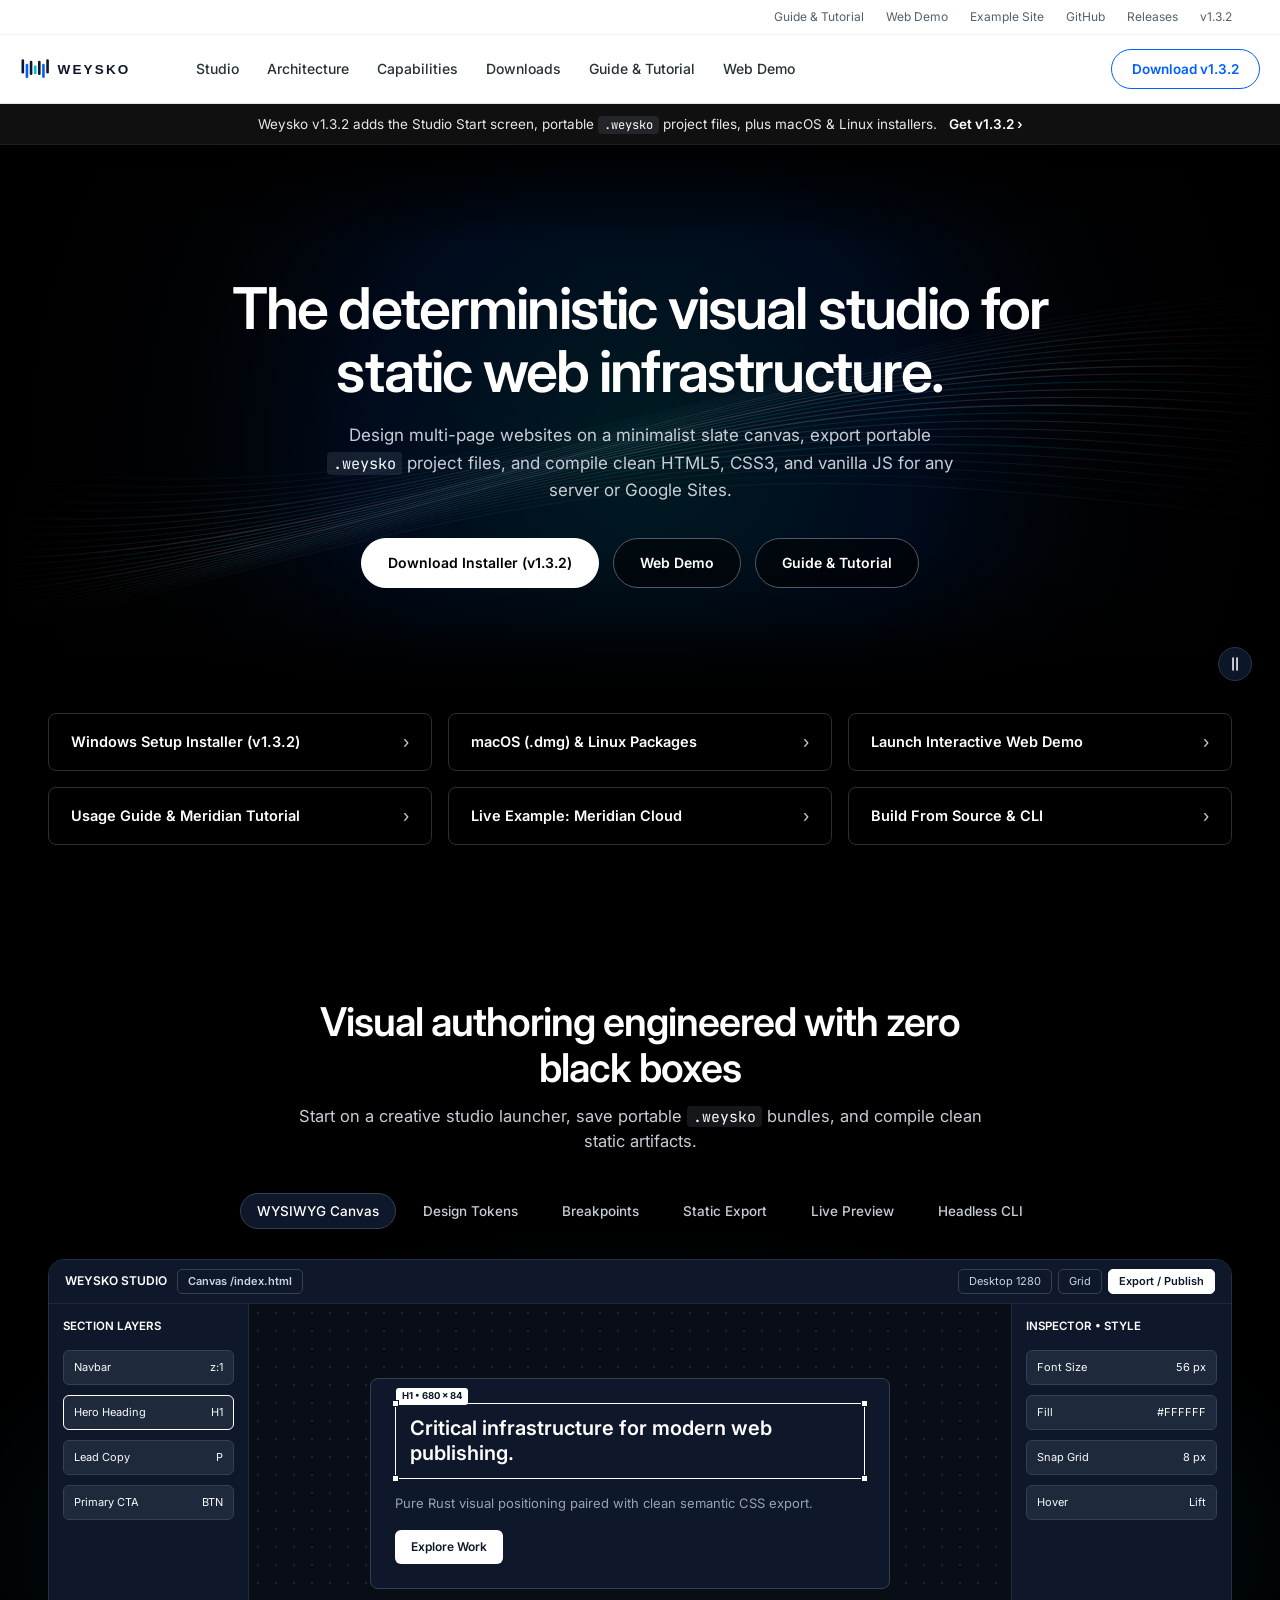
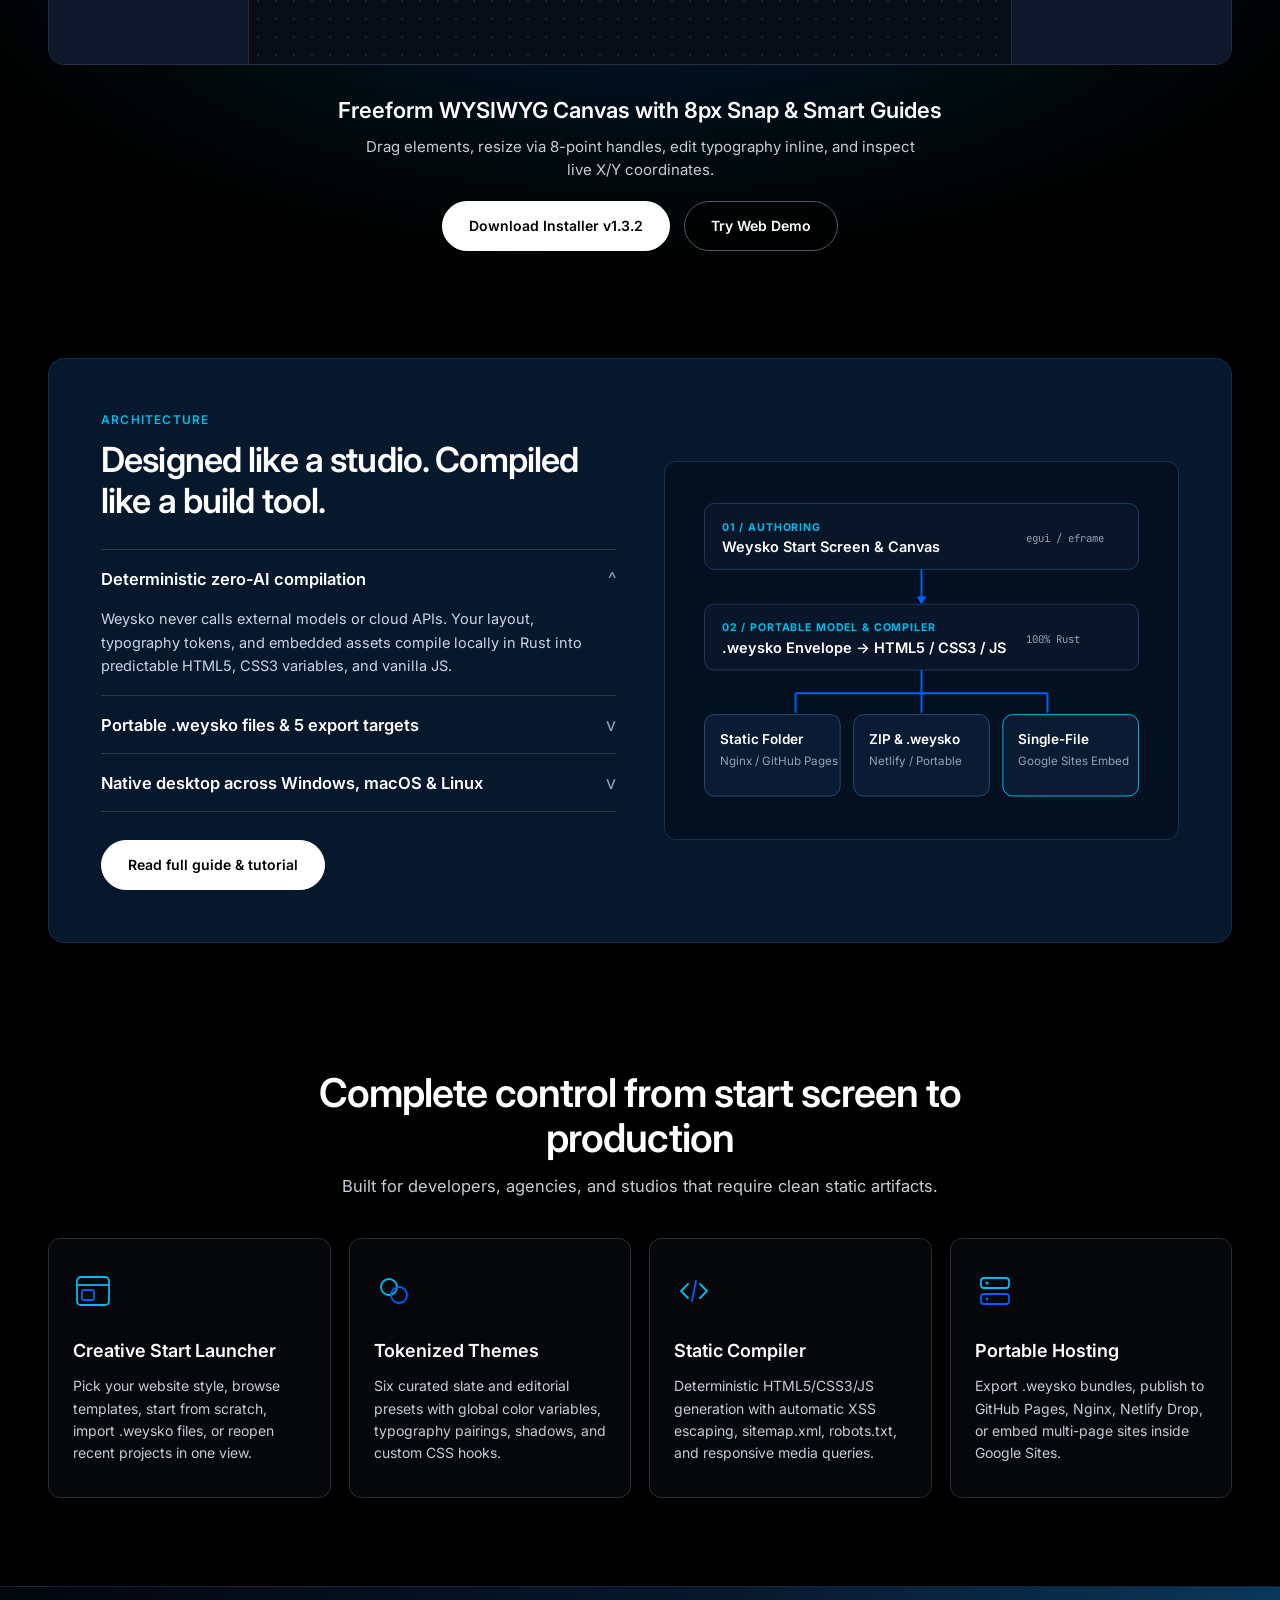
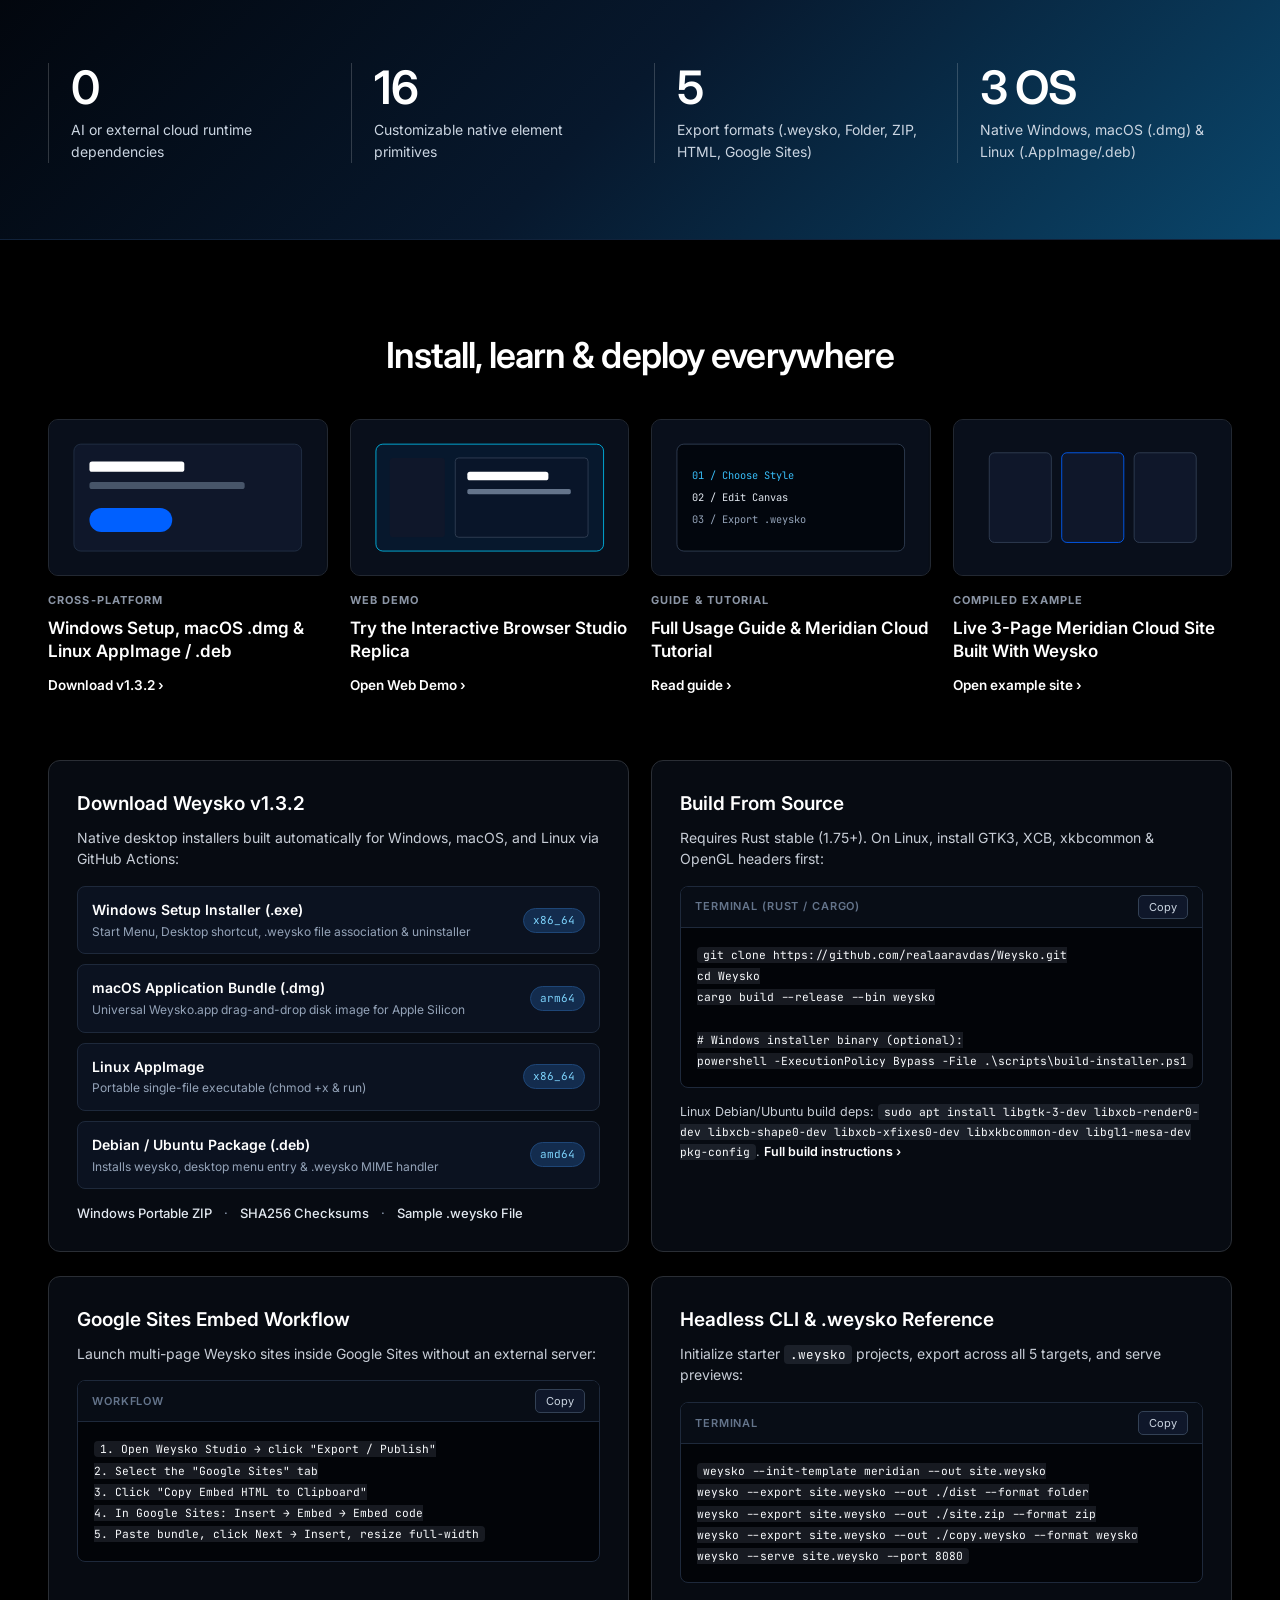
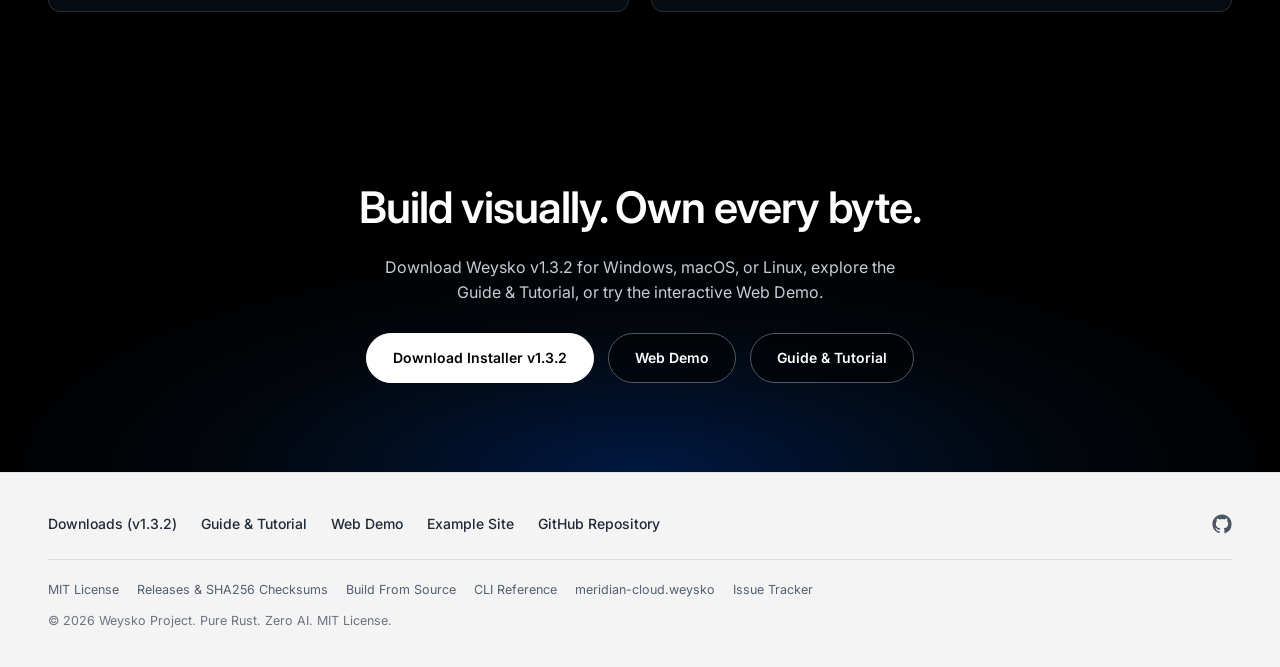
==== commit e1807a6f: "fix: eliminate Home and Editor card/text overlaps and add automated text-collision tests (v1.3.2)" ====
--- a/docs/index.html
+++ b/docs/index.html
@@ -21,7 +21,7 @@
         <a href="example-site/index.html">Example Site</a>
         <a href="https://github.com/realaaravdas/Weysko" target="_blank" rel="noopener noreferrer">GitHub</a>
         <a href="https://github.com/realaaravdas/Weysko/releases" target="_blank" rel="noopener noreferrer">Releases</a>
-        <span>v1.3.1</span>
+        <span>v1.3.2</span>
       </div>
     </div>
     <div class="ws-container header-main-inner">
@@ -36,11 +36,11 @@
           <a href="#downloads">Downloads</a>
           <a href="guide.html">Guide &amp; Tutorial</a>
           <a href="demo.html">Web Demo</a>
-          <a class="mobile-nav-cta" href="https://github.com/realaaravdas/Weysko/releases/download/v1.3.1/weysko-v1.3.1-windows-x86_64-setup.exe">Download Installer v1.3.1</a>
+          <a class="mobile-nav-cta" href="https://github.com/realaaravdas/Weysko/releases/download/v1.3.2/weysko-v1.3.2-windows-x86_64-setup.exe">Download Installer v1.3.2</a>
         </nav>
       </div>
       <div class="header-right">
-        <a class="btn-outline-enterprise" href="https://github.com/realaaravdas/Weysko/releases/download/v1.3.1/weysko-v1.3.1-windows-x86_64-setup.exe">Download v1.3.1</a>
+        <a class="btn-outline-enterprise" href="https://github.com/realaaravdas/Weysko/releases/download/v1.3.2/weysko-v1.3.2-windows-x86_64-setup.exe">Download v1.3.2</a>
         <button class="mobile-menu-btn" id="mobile-menu-btn" type="button" aria-label="Toggle navigation" aria-expanded="false" aria-controls="main-nav">
           <svg class="icon-menu" width="20" height="20" viewBox="0 0 20 20" fill="none" aria-hidden="true">
             <path d="M3 5.5H17M3 10H17M3 14.5H17" stroke="currentColor" stroke-width="1.75" stroke-linecap="round"/>
@@ -55,8 +55,8 @@
 
   <!-- Dark Announcement Strip -->
   <div class="announcement-strip" id="top">
-    Weysko v1.3.1 adds the Studio Start screen, portable <code>.weysko</code> project files, plus macOS &amp; Linux installers.
-    <a href="#downloads">Get v1.3.1 &rsaquo;</a>
+    Weysko v1.3.2 adds the Studio Start screen, portable <code>.weysko</code> project files, plus macOS &amp; Linux installers.
+    <a href="#downloads">Get v1.3.2 &rsaquo;</a>
   </div>
 
   <!-- Full-Bleed Dark Hero -->
@@ -68,7 +68,7 @@
         <h1 class="hero-title">The deterministic visual studio for static web infrastructure.</h1>
         <p class="hero-subtitle">Design multi-page websites on a minimalist slate canvas, export portable <code>.weysko</code> project files, and compile clean HTML5, CSS3, and vanilla JS for any server or Google Sites.</p>
         <div class="hero-actions">
-          <a class="pill-btn-white" href="https://github.com/realaaravdas/Weysko/releases/download/v1.3.1/weysko-v1.3.1-windows-x86_64-setup.exe">Download Installer (v1.3.1)</a>
+          <a class="pill-btn-white" href="https://github.com/realaaravdas/Weysko/releases/download/v1.3.2/weysko-v1.3.2-windows-x86_64-setup.exe">Download Installer (v1.3.2)</a>
           <a class="pill-btn-ghost" href="demo.html">Web Demo</a>
           <a class="pill-btn-ghost" href="guide.html">Guide &amp; Tutorial</a>
         </div>
@@ -80,8 +80,8 @@
   <section class="quick-tiles-section">
     <div class="ws-container">
       <div class="quick-tiles-grid">
-        <a class="quick-tile" href="https://github.com/realaaravdas/Weysko/releases/download/v1.3.1/weysko-v1.3.1-windows-x86_64-setup.exe">
-          <span>Windows Setup Installer (v1.3.1)</span>
+        <a class="quick-tile" href="https://github.com/realaaravdas/Weysko/releases/download/v1.3.2/weysko-v1.3.2-windows-x86_64-setup.exe">
+          <span>Windows Setup Installer (v1.3.2)</span>
           <span class="chev">&rsaquo;</span>
         </a>
         <a class="quick-tile" href="#downloads">
@@ -131,7 +131,7 @@
         <h3 id="showcase-title">Freeform WYSIWYG Canvas with 8px Snap &amp; Smart Guides</h3>
         <p id="showcase-desc">Drag elements, resize via 8-point handles, edit typography inline, and inspect live X/Y coordinates.</p>
         <div class="hero-actions hero-actions--center">
-          <a class="pill-btn-white" id="showcase-cta" href="https://github.com/realaaravdas/Weysko/releases/download/v1.3.1/weysko-v1.3.1-windows-x86_64-setup.exe">Download Installer v1.3.1</a>
+          <a class="pill-btn-white" id="showcase-cta" href="https://github.com/realaaravdas/Weysko/releases/download/v1.3.2/weysko-v1.3.2-windows-x86_64-setup.exe">Download Installer v1.3.2</a>
           <a class="pill-btn-ghost" href="demo.html">Try Web Demo</a>
         </div>
       </div>
@@ -303,7 +303,7 @@
           </div>
           <div class="editorial-eyebrow">CROSS-PLATFORM</div>
           <h3>Windows Setup, macOS .dmg &amp; Linux AppImage / .deb</h3>
-          <a class="editorial-link" href="#downloads">Download v1.3.1 &rsaquo;</a>
+          <a class="editorial-link" href="#downloads">Download v1.3.2 &rsaquo;</a>
         </div>
 
         <div class="editorial-card">
@@ -355,31 +355,31 @@
       <!-- Cross-Platform Downloads & Build From Source -->
       <div class="reference-grid download-build-grid" id="downloads">
         <div class="ref-panel">
-          <h3>Download Weysko v1.3.1</h3>
+          <h3>Download Weysko v1.3.2</h3>
           <p>Native desktop installers built automatically for Windows, macOS, and Linux via GitHub Actions:</p>
           <div class="download-matrix">
-            <a class="download-item" href="https://github.com/realaaravdas/Weysko/releases/download/v1.3.1/weysko-v1.3.1-windows-x86_64-setup.exe">
+            <a class="download-item" href="https://github.com/realaaravdas/Weysko/releases/download/v1.3.2/weysko-v1.3.2-windows-x86_64-setup.exe">
               <div>
                 <strong>Windows Setup Installer (.exe)</strong>
                 <span>Start Menu, Desktop shortcut, .weysko file association &amp; uninstaller</span>
               </div>
               <span class="dl-tag">x86_64</span>
             </a>
-            <a class="download-item" href="https://github.com/realaaravdas/Weysko/releases/download/v1.3.1/weysko-v1.3.1-macos-arm64.dmg">
+            <a class="download-item" href="https://github.com/realaaravdas/Weysko/releases/download/v1.3.2/weysko-v1.3.2-macos-arm64.dmg">
               <div>
                 <strong>macOS Application Bundle (.dmg)</strong>
                 <span>Universal Weysko.app drag-and-drop disk image for Apple Silicon</span>
               </div>
               <span class="dl-tag">arm64</span>
             </a>
-            <a class="download-item" href="https://github.com/realaaravdas/Weysko/releases/download/v1.3.1/weysko-v1.3.1-linux-x86_64.AppImage">
+            <a class="download-item" href="https://github.com/realaaravdas/Weysko/releases/download/v1.3.2/weysko-v1.3.2-linux-x86_64.AppImage">
               <div>
                 <strong>Linux AppImage</strong>
                 <span>Portable single-file executable (chmod +x &amp; run)</span>
               </div>
               <span class="dl-tag">x86_64</span>
             </a>
-            <a class="download-item" href="https://github.com/realaaravdas/Weysko/releases/download/v1.3.1/weysko-v1.3.1-linux-x86_64.deb">
+            <a class="download-item" href="https://github.com/realaaravdas/Weysko/releases/download/v1.3.2/weysko-v1.3.2-linux-x86_64.deb">
               <div>
                 <strong>Debian / Ubuntu Package (.deb)</strong>
                 <span>Installs weysko, desktop menu entry &amp; .weysko MIME handler</span>
@@ -388,9 +388,9 @@
             </a>
           </div>
           <div class="download-sublinks">
-            <a href="https://github.com/realaaravdas/Weysko/releases/download/v1.3.1/weysko-v1.3.1-windows-x86_64-portable.zip">Windows Portable ZIP</a>
+            <a href="https://github.com/realaaravdas/Weysko/releases/download/v1.3.2/weysko-v1.3.2-windows-x86_64-portable.zip">Windows Portable ZIP</a>
             <span>&middot;</span>
-            <a href="https://github.com/realaaravdas/Weysko/releases/download/v1.3.1/SHA256SUMS.txt" target="_blank" rel="noopener noreferrer">SHA256 Checksums</a>
+            <a href="https://github.com/realaaravdas/Weysko/releases/download/v1.3.2/SHA256SUMS.txt" target="_blank" rel="noopener noreferrer">SHA256 Checksums</a>
             <span>&middot;</span>
             <a href="examples/meridian-cloud.weysko" download>Sample .weysko File</a>
           </div>
@@ -455,9 +455,9 @@
   <section class="prefooter-cta">
     <div class="ws-container">
       <h2>Build visually. Own every byte.</h2>
-      <p>Download Weysko v1.3.1 for Windows, macOS, or Linux, explore the Guide &amp; Tutorial, or try the interactive Web Demo.</p>
+      <p>Download Weysko v1.3.2 for Windows, macOS, or Linux, explore the Guide &amp; Tutorial, or try the interactive Web Demo.</p>
       <div class="hero-actions hero-actions--center">
-        <a class="pill-btn-white" href="https://github.com/realaaravdas/Weysko/releases/download/v1.3.1/weysko-v1.3.1-windows-x86_64-setup.exe">Download Installer v1.3.1</a>
+        <a class="pill-btn-white" href="https://github.com/realaaravdas/Weysko/releases/download/v1.3.2/weysko-v1.3.2-windows-x86_64-setup.exe">Download Installer v1.3.2</a>
         <a class="pill-btn-ghost" href="demo.html">Web Demo</a>
         <a class="pill-btn-ghost" href="guide.html">Guide &amp; Tutorial</a>
       </div>
@@ -469,7 +469,7 @@
     <div class="ws-container">
       <div class="footer-top">
         <div class="footer-primary-links">
-          <a href="#downloads">Downloads (v1.3.1)</a>
+          <a href="#downloads">Downloads (v1.3.2)</a>
           <a href="guide.html">Guide &amp; Tutorial</a>
           <a href="demo.html">Web Demo</a>
           <a href="example-site/index.html">Example Site</a>
